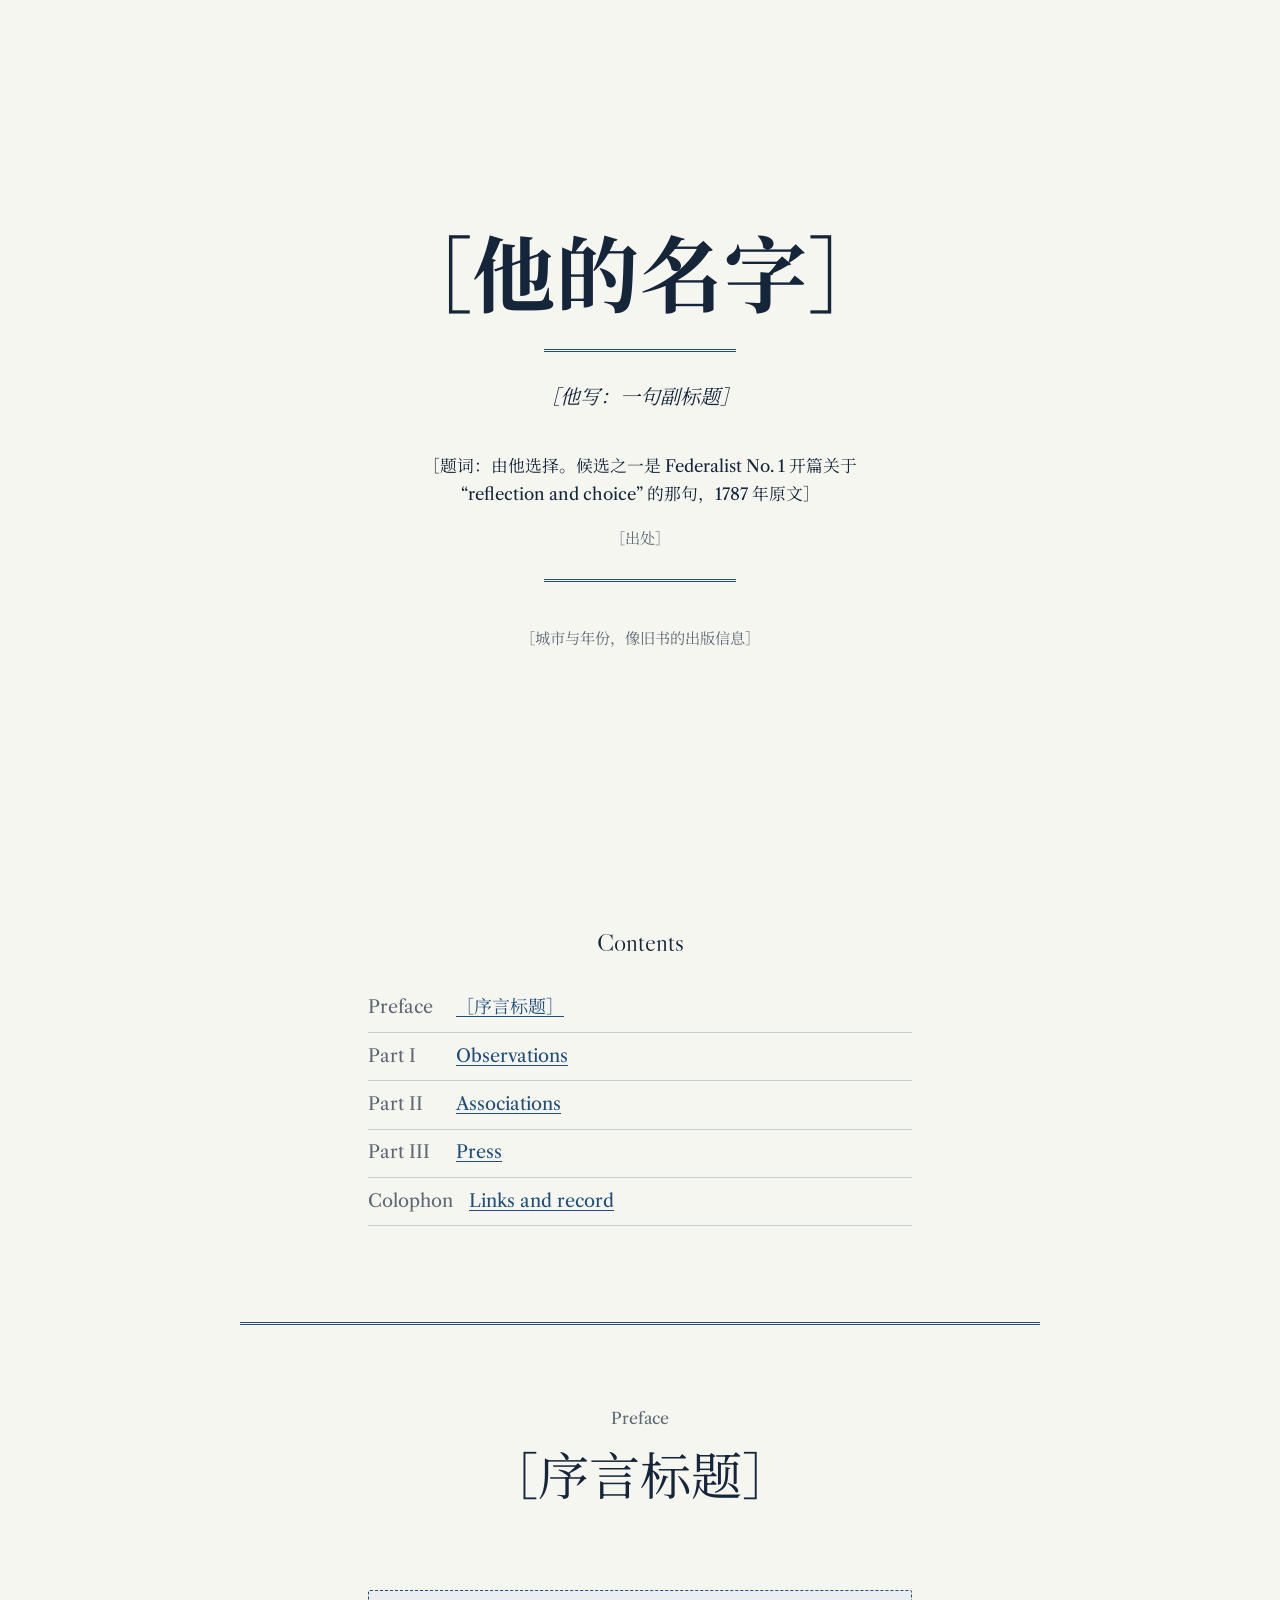
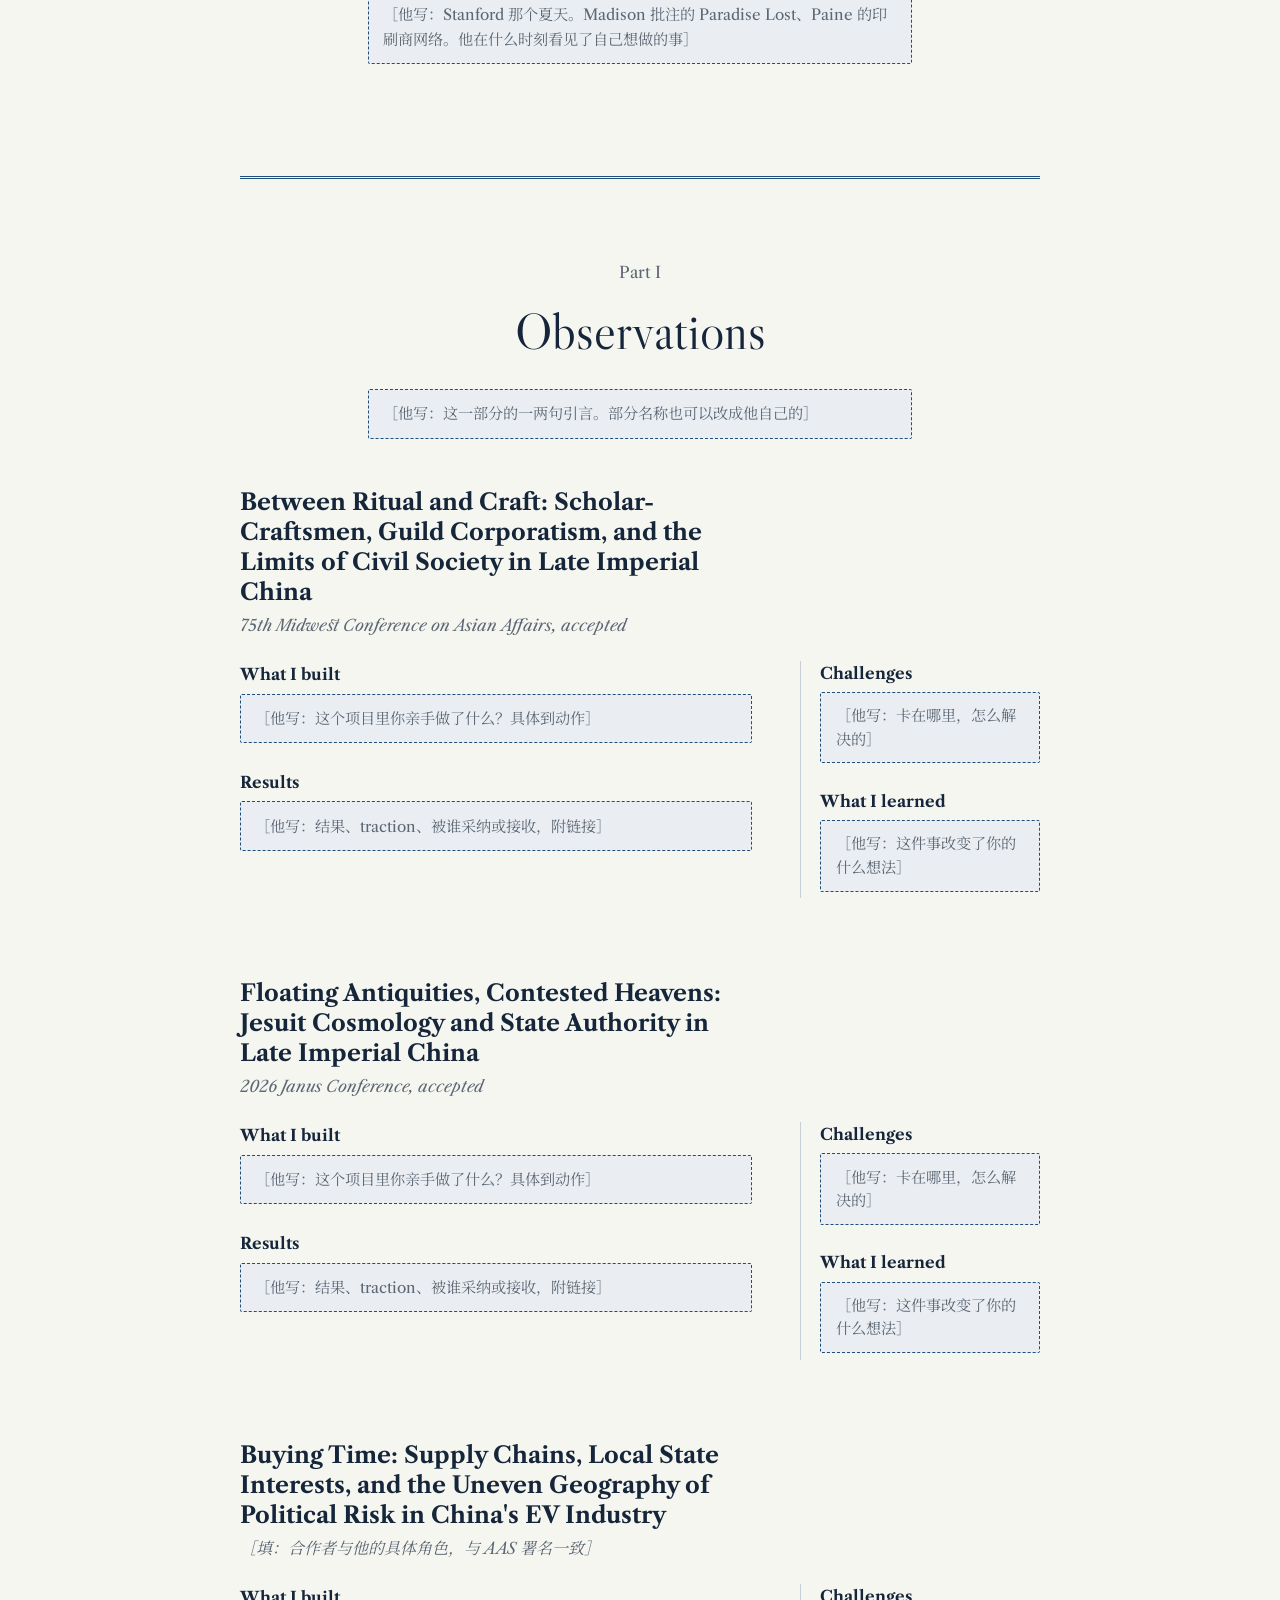
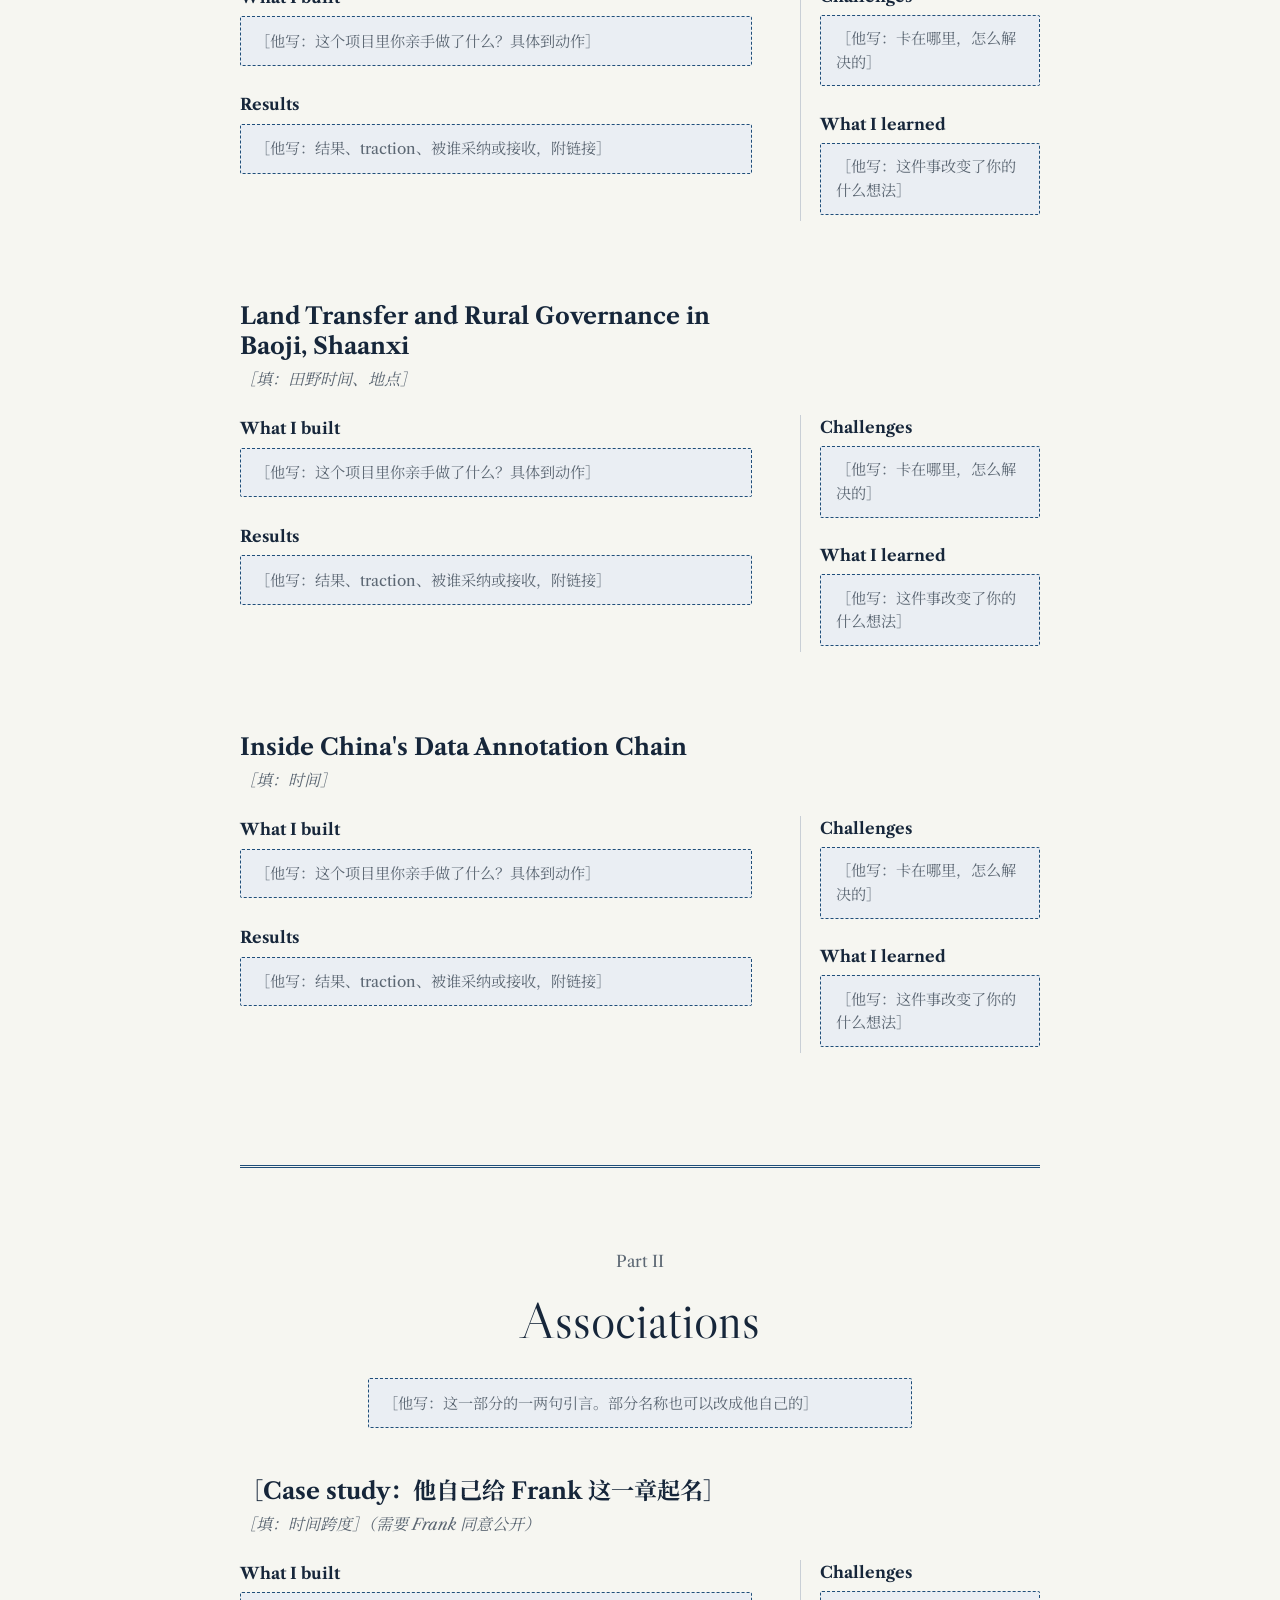
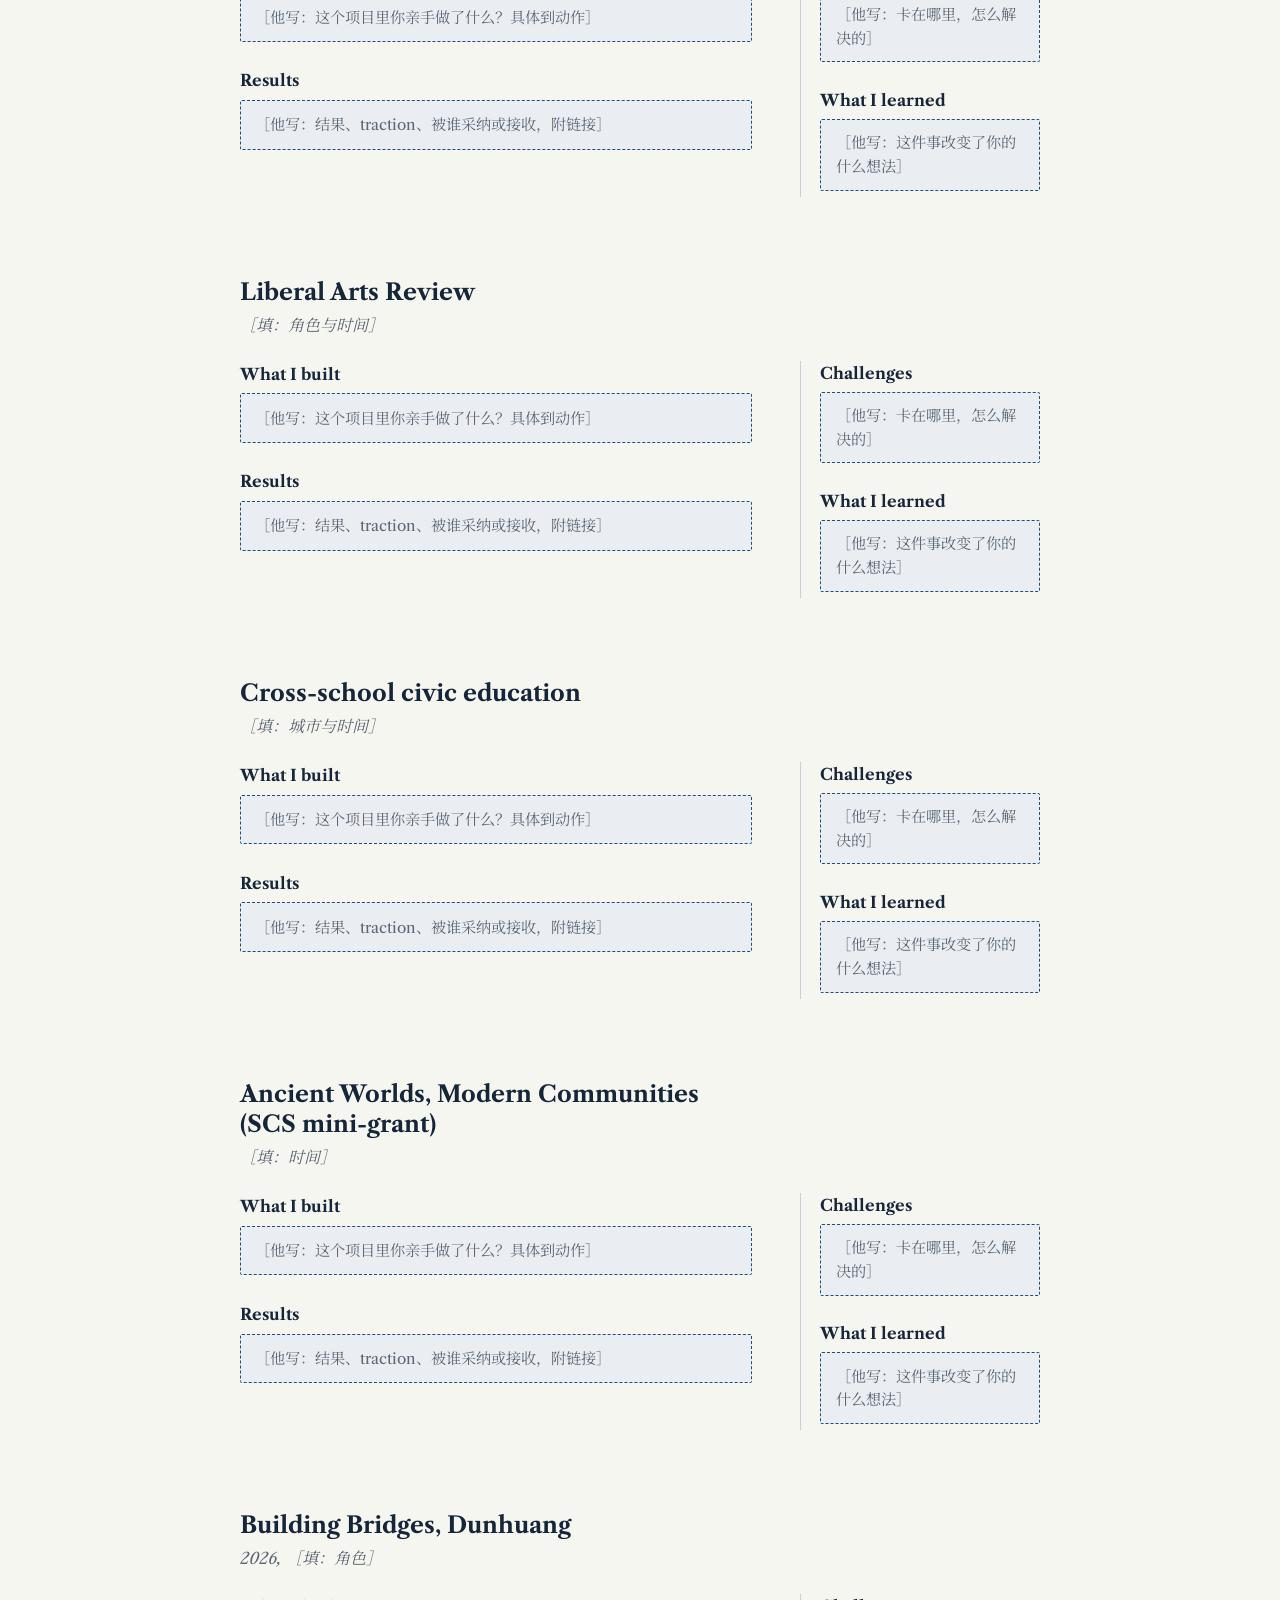
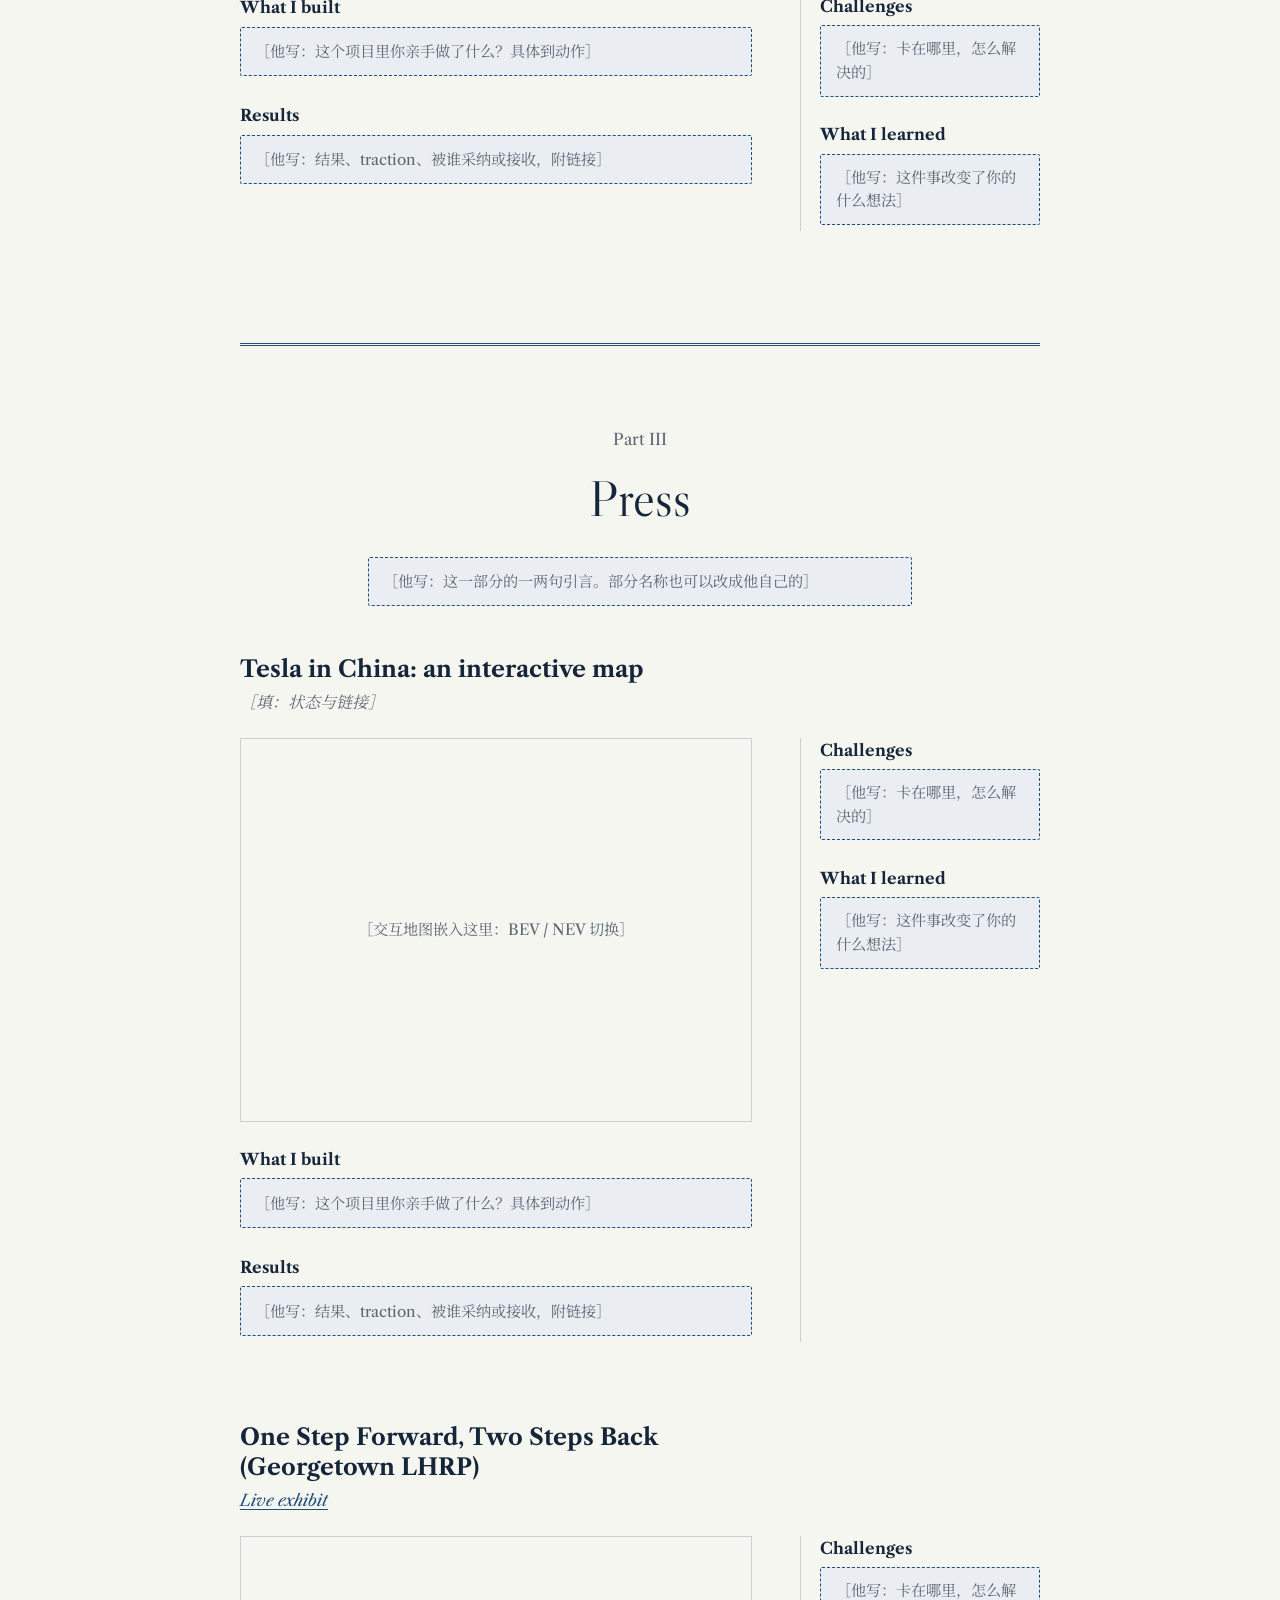
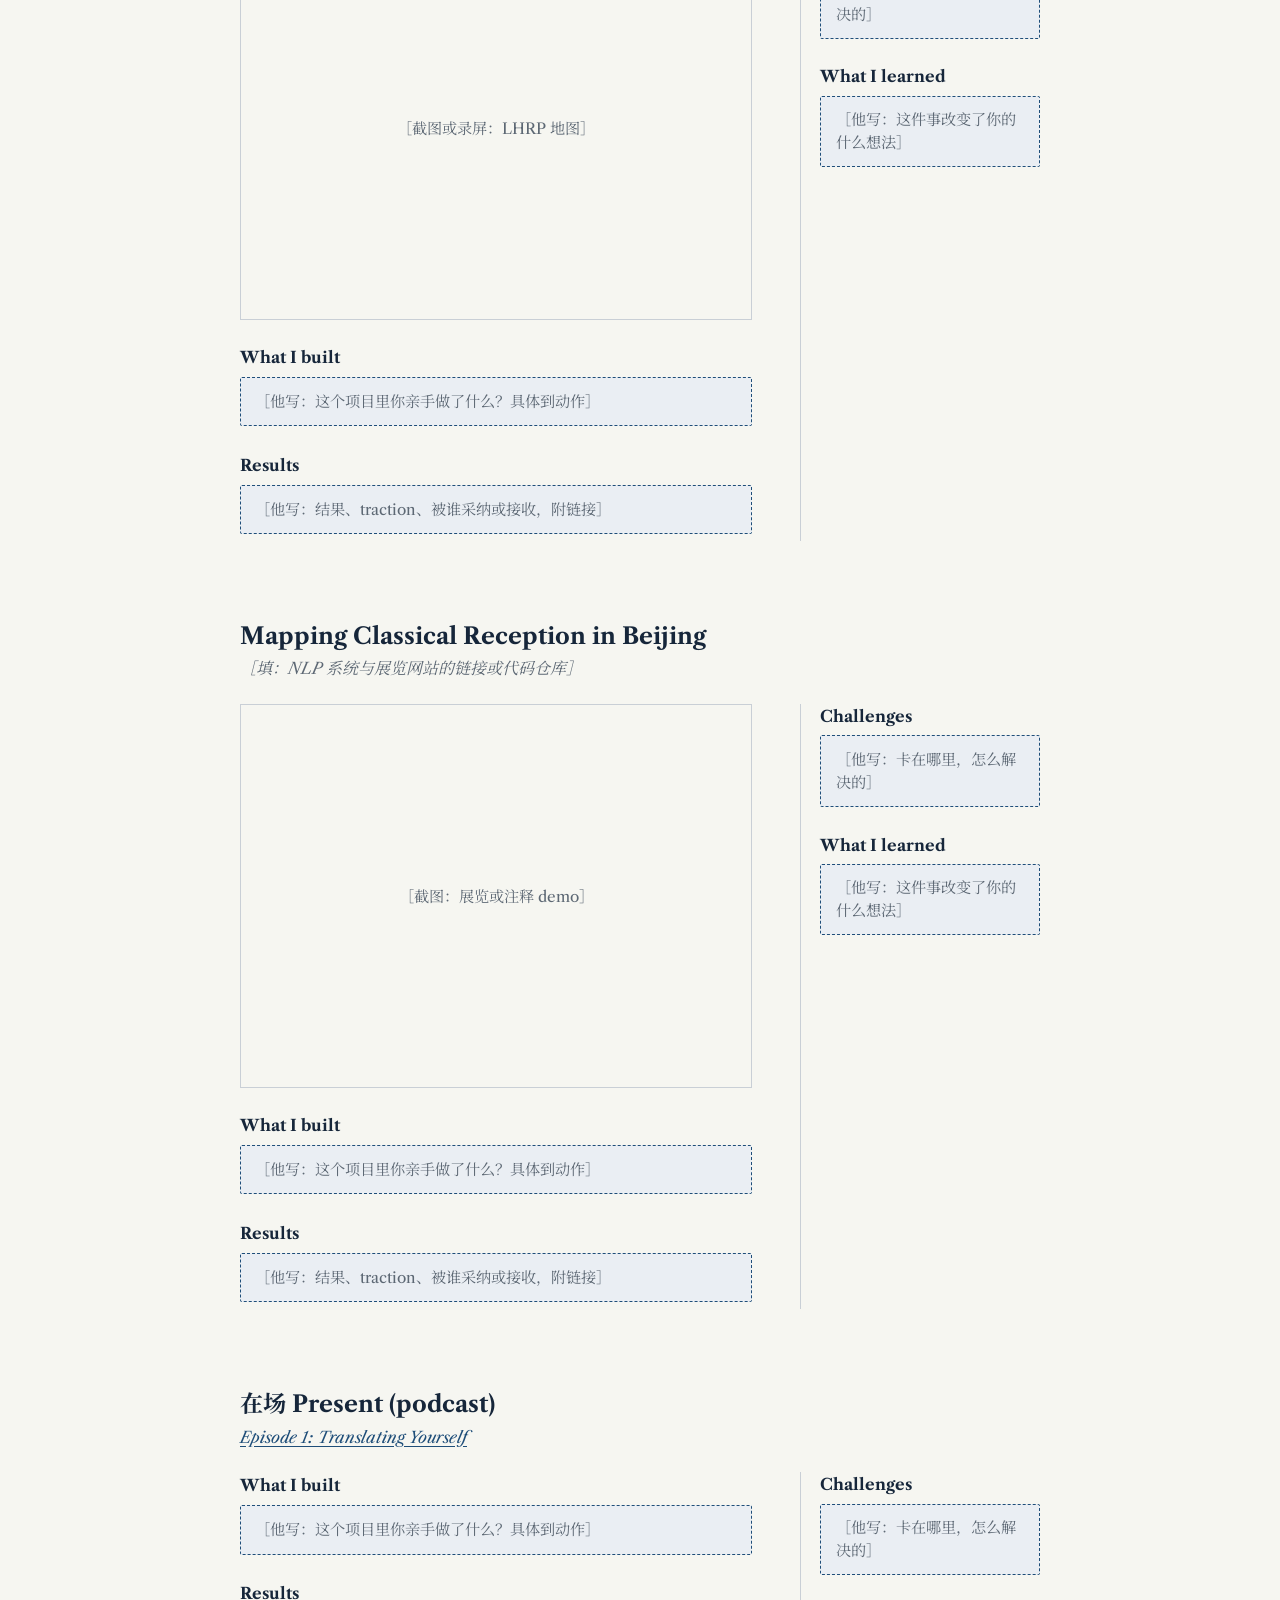
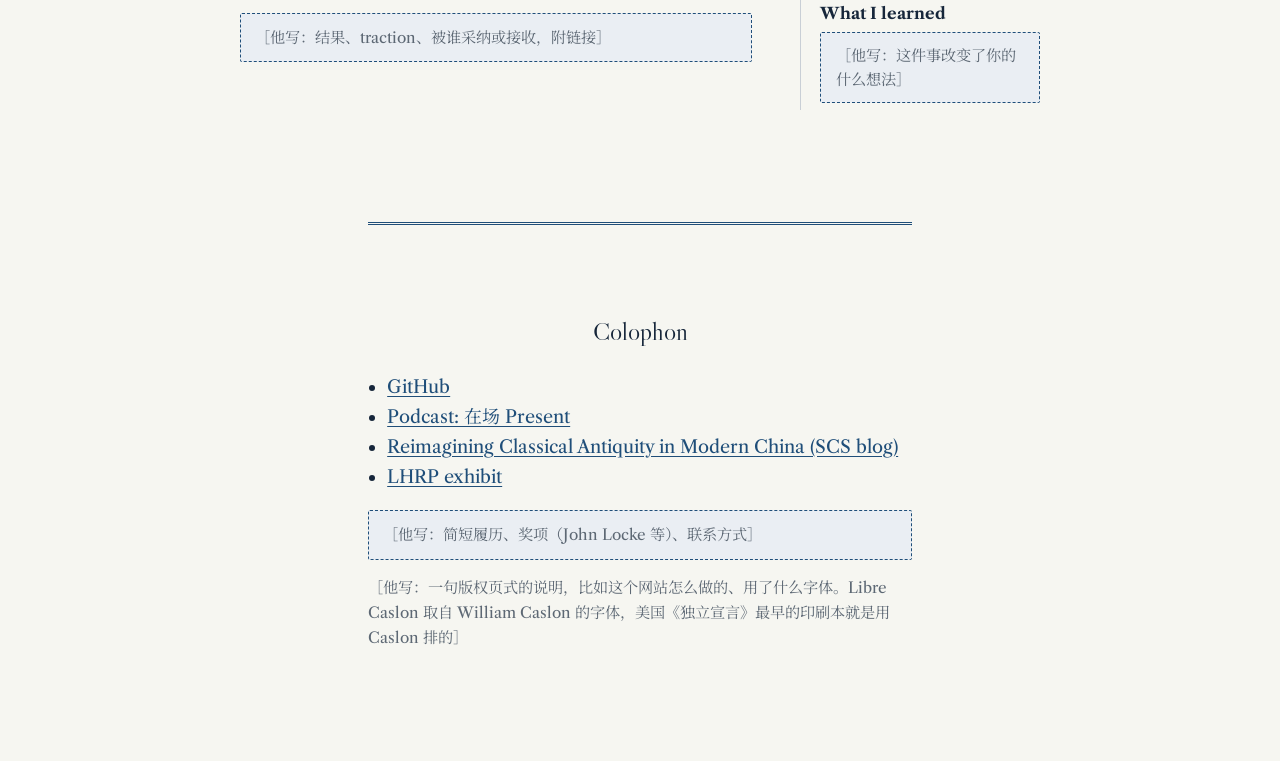
==== index.html @ 1bf85367 "Initial skeleton: Caslon typography, three-part structure" ====
<!doctype html>
<html lang="en">
<head>
<meta charset="utf-8">
<meta name="viewport" content="width=device-width, initial-scale=1">
<title>［他的名字］</title>
<link rel="preconnect" href="https://fonts.googleapis.com">
<link rel="preconnect" href="https://fonts.gstatic.com" crossorigin>
<link href="https://fonts.googleapis.com/css2?family=Libre+Caslon+Display&family=Libre+Caslon+Text:ital,wght@0,400;0,700;1,400&family=Noto+Serif+SC:wght@400;700&display=swap" rel="stylesheet">
<link rel="stylesheet" href="style.css">
</head>
<body>
<div class="page">

  <header class="title-page">
    <h1 class="name">［他的名字］</h1>
    <hr class="double-rule">
    <p class="subtitle">［他写：一句副标题］</p>
    <blockquote>
      <p>［题词：由他选择。候选之一是 Federalist No. 1 开篇关于 “reflection and choice” 的那句，1787 年原文］</p>
      <cite>［出处］</cite>
    </blockquote>
    <hr class="double-rule">
    <p class="imprint">［城市与年份，像旧书的出版信息］</p>
  </header>

  <nav class="contents" aria-label="Contents">
    <h2>Contents</h2>
    <ol>
      <li><span>Preface</span><a href="#preface">［序言标题］</a></li>
      <li><span>Part I</span><a href="#observations">Observations</a></li><li><span>Part II</span><a href="#associations">Associations</a></li><li><span>Part III</span><a href="#press">Press</a></li>
      <li><span>Colophon</span><a href="#colophon">Links and record</a></li>
    </ol>
  </nav>

  <section class="part" id="preface">
    <div class="part-opener">
      <p class="part-num">Preface</p>
      <h2>［序言标题］</h2>
    </div>
    <div style="max-width: var(--measure); margin: 0 auto;">
      <div class="fill">［他写：Stanford 那个夏天。Madison 批注的 Paradise Lost、Paine 的印刷商网络。他在什么时刻看见了自己想做的事］</div>
    </div>
  </section>

  <section class="part" id="observations">
    <div class="part-opener">
      <p class="part-num">Part I</p>
      <h2>Observations</h2>
      <div class="fill">［他写：这一部分的一两句引言。部分名称也可以改成他自己的］</div>
    </div>
    <article class="project" id="guilds">
      <header>
        <h3>Between Ritual and Craft: Scholar-Craftsmen, Guild Corporatism, and the Limits of Civil Society in Late Imperial China</h3>
        <p class="meta">75th Midwest Conference on Asian Affairs, accepted</p>
      </header>
      <div class="main">
        
        <h4>What I built</h4>
        <div class="fill">［他写：这个项目里你亲手做了什么？具体到动作］</div>
        <h4>Results</h4>
        <div class="fill">［他写：结果、traction、被谁采纳或接收，附链接］</div>
      </div>
      <aside class="margin">
        <h4>Challenges</h4>
        <div class="fill">［他写：卡在哪里，怎么解决的］</div>
        <h4>What I learned</h4>
        <div class="fill">［他写：这件事改变了你的什么想法］</div>
      </aside>
    </article>
    <article class="project" id="jesuits">
      <header>
        <h3>Floating Antiquities, Contested Heavens: Jesuit Cosmology and State Authority in Late Imperial China</h3>
        <p class="meta">2026 Janus Conference, accepted</p>
      </header>
      <div class="main">
        
        <h4>What I built</h4>
        <div class="fill">［他写：这个项目里你亲手做了什么？具体到动作］</div>
        <h4>Results</h4>
        <div class="fill">［他写：结果、traction、被谁采纳或接收，附链接］</div>
      </div>
      <aside class="margin">
        <h4>Challenges</h4>
        <div class="fill">［他写：卡在哪里，怎么解决的］</div>
        <h4>What I learned</h4>
        <div class="fill">［他写：这件事改变了你的什么想法］</div>
      </aside>
    </article>
    <article class="project" id="tesla-paper">
      <header>
        <h3>Buying Time: Supply Chains, Local State Interests, and the Uneven Geography of Political Risk in China's EV Industry</h3>
        <p class="meta">［填：合作者与他的具体角色，与 AAS 署名一致］</p>
      </header>
      <div class="main">
        
        <h4>What I built</h4>
        <div class="fill">［他写：这个项目里你亲手做了什么？具体到动作］</div>
        <h4>Results</h4>
        <div class="fill">［他写：结果、traction、被谁采纳或接收，附链接］</div>
      </div>
      <aside class="margin">
        <h4>Challenges</h4>
        <div class="fill">［他写：卡在哪里，怎么解决的］</div>
        <h4>What I learned</h4>
        <div class="fill">［他写：这件事改变了你的什么想法］</div>
      </aside>
    </article>
    <article class="project" id="shaanxi">
      <header>
        <h3>Land Transfer and Rural Governance in Baoji, Shaanxi</h3>
        <p class="meta">［填：田野时间、地点］</p>
      </header>
      <div class="main">
        
        <h4>What I built</h4>
        <div class="fill">［他写：这个项目里你亲手做了什么？具体到动作］</div>
        <h4>Results</h4>
        <div class="fill">［他写：结果、traction、被谁采纳或接收，附链接］</div>
      </div>
      <aside class="margin">
        <h4>Challenges</h4>
        <div class="fill">［他写：卡在哪里，怎么解决的］</div>
        <h4>What I learned</h4>
        <div class="fill">［他写：这件事改变了你的什么想法］</div>
      </aside>
    </article>
    <article class="project" id="annotation">
      <header>
        <h3>Inside China's Data Annotation Chain</h3>
        <p class="meta">［填：时间］</p>
      </header>
      <div class="main">
        
        <h4>What I built</h4>
        <div class="fill">［他写：这个项目里你亲手做了什么？具体到动作］</div>
        <h4>Results</h4>
        <div class="fill">［他写：结果、traction、被谁采纳或接收，附链接］</div>
      </div>
      <aside class="margin">
        <h4>Challenges</h4>
        <div class="fill">［他写：卡在哪里，怎么解决的］</div>
        <h4>What I learned</h4>
        <div class="fill">［他写：这件事改变了你的什么想法］</div>
      </aside>
    </article>
  </section>
  <section class="part" id="associations">
    <div class="part-opener">
      <p class="part-num">Part II</p>
      <h2>Associations</h2>
      <div class="fill">［他写：这一部分的一两句引言。部分名称也可以改成他自己的］</div>
    </div>
    <article class="project" id="frank">
      <header>
        <h3>［Case study：他自己给 Frank 这一章起名］</h3>
        <p class="meta">［填：时间跨度］（需要 Frank 同意公开）</p>
      </header>
      <div class="main">
        
        <h4>What I built</h4>
        <div class="fill">［他写：这个项目里你亲手做了什么？具体到动作］</div>
        <h4>Results</h4>
        <div class="fill">［他写：结果、traction、被谁采纳或接收，附链接］</div>
      </div>
      <aside class="margin">
        <h4>Challenges</h4>
        <div class="fill">［他写：卡在哪里，怎么解决的］</div>
        <h4>What I learned</h4>
        <div class="fill">［他写：这件事改变了你的什么想法］</div>
      </aside>
    </article>
    <article class="project" id="lar">
      <header>
        <h3>Liberal Arts Review</h3>
        <p class="meta">［填：角色与时间］</p>
      </header>
      <div class="main">
        
        <h4>What I built</h4>
        <div class="fill">［他写：这个项目里你亲手做了什么？具体到动作］</div>
        <h4>Results</h4>
        <div class="fill">［他写：结果、traction、被谁采纳或接收，附链接］</div>
      </div>
      <aside class="margin">
        <h4>Challenges</h4>
        <div class="fill">［他写：卡在哪里，怎么解决的］</div>
        <h4>What I learned</h4>
        <div class="fill">［他写：这件事改变了你的什么想法］</div>
      </aside>
    </article>
    <article class="project" id="civic">
      <header>
        <h3>Cross-school civic education</h3>
        <p class="meta">［填：城市与时间］</p>
      </header>
      <div class="main">
        
        <h4>What I built</h4>
        <div class="fill">［他写：这个项目里你亲手做了什么？具体到动作］</div>
        <h4>Results</h4>
        <div class="fill">［他写：结果、traction、被谁采纳或接收，附链接］</div>
      </div>
      <aside class="margin">
        <h4>Challenges</h4>
        <div class="fill">［他写：卡在哪里，怎么解决的］</div>
        <h4>What I learned</h4>
        <div class="fill">［他写：这件事改变了你的什么想法］</div>
      </aside>
    </article>
    <article class="project" id="scs">
      <header>
        <h3>Ancient Worlds, Modern Communities (SCS mini-grant)</h3>
        <p class="meta">［填：时间］</p>
      </header>
      <div class="main">
        
        <h4>What I built</h4>
        <div class="fill">［他写：这个项目里你亲手做了什么？具体到动作］</div>
        <h4>Results</h4>
        <div class="fill">［他写：结果、traction、被谁采纳或接收，附链接］</div>
      </div>
      <aside class="margin">
        <h4>Challenges</h4>
        <div class="fill">［他写：卡在哪里，怎么解决的］</div>
        <h4>What I learned</h4>
        <div class="fill">［他写：这件事改变了你的什么想法］</div>
      </aside>
    </article>
    <article class="project" id="dunhuang">
      <header>
        <h3>Building Bridges, Dunhuang</h3>
        <p class="meta">2026, ［填：角色］</p>
      </header>
      <div class="main">
        
        <h4>What I built</h4>
        <div class="fill">［他写：这个项目里你亲手做了什么？具体到动作］</div>
        <h4>Results</h4>
        <div class="fill">［他写：结果、traction、被谁采纳或接收，附链接］</div>
      </div>
      <aside class="margin">
        <h4>Challenges</h4>
        <div class="fill">［他写：卡在哪里，怎么解决的］</div>
        <h4>What I learned</h4>
        <div class="fill">［他写：这件事改变了你的什么想法］</div>
      </aside>
    </article>
  </section>
  <section class="part" id="press">
    <div class="part-opener">
      <p class="part-num">Part III</p>
      <h2>Press</h2>
      <div class="fill">［他写：这一部分的一两句引言。部分名称也可以改成他自己的］</div>
    </div>
    <article class="project" id="tesla-map">
      <header>
        <h3>Tesla in China: an interactive map</h3>
        <p class="meta">［填：状态与链接］</p>
      </header>
      <div class="main">
        <div class="figure"><div class="frame">［交互地图嵌入这里：BEV / NEV 切换］</div></div>
        <h4>What I built</h4>
        <div class="fill">［他写：这个项目里你亲手做了什么？具体到动作］</div>
        <h4>Results</h4>
        <div class="fill">［他写：结果、traction、被谁采纳或接收，附链接］</div>
      </div>
      <aside class="margin">
        <h4>Challenges</h4>
        <div class="fill">［他写：卡在哪里，怎么解决的］</div>
        <h4>What I learned</h4>
        <div class="fill">［他写：这件事改变了你的什么想法］</div>
      </aside>
    </article>
    <article class="project" id="lhrp">
      <header>
        <h3>One Step Forward, Two Steps Back (Georgetown LHRP)</h3>
        <p class="meta"><a href="https://lhrp.georgetown.edu/featured/one-step-forward-two-steps-back.html">Live exhibit</a></p>
      </header>
      <div class="main">
        <div class="figure"><div class="frame">［截图或录屏：LHRP 地图］</div></div>
        <h4>What I built</h4>
        <div class="fill">［他写：这个项目里你亲手做了什么？具体到动作］</div>
        <h4>Results</h4>
        <div class="fill">［他写：结果、traction、被谁采纳或接收，附链接］</div>
      </div>
      <aside class="margin">
        <h4>Challenges</h4>
        <div class="fill">［他写：卡在哪里，怎么解决的］</div>
        <h4>What I learned</h4>
        <div class="fill">［他写：这件事改变了你的什么想法］</div>
      </aside>
    </article>
    <article class="project" id="beijing">
      <header>
        <h3>Mapping Classical Reception in Beijing</h3>
        <p class="meta">［填：NLP 系统与展览网站的链接或代码仓库］</p>
      </header>
      <div class="main">
        <div class="figure"><div class="frame">［截图：展览或注释 demo］</div></div>
        <h4>What I built</h4>
        <div class="fill">［他写：这个项目里你亲手做了什么？具体到动作］</div>
        <h4>Results</h4>
        <div class="fill">［他写：结果、traction、被谁采纳或接收，附链接］</div>
      </div>
      <aside class="margin">
        <h4>Challenges</h4>
        <div class="fill">［他写：卡在哪里，怎么解决的］</div>
        <h4>What I learned</h4>
        <div class="fill">［他写：这件事改变了你的什么想法］</div>
      </aside>
    </article>
    <article class="project" id="podcast">
      <header>
        <h3>在场 Present (podcast)</h3>
        <p class="meta"><a href="https://open.spotify.com/episode/6U6KimrhKk2XLNrRVssqsQ">Episode 1: Translating Yourself</a></p>
      </header>
      <div class="main">
        
        <h4>What I built</h4>
        <div class="fill">［他写：这个项目里你亲手做了什么？具体到动作］</div>
        <h4>Results</h4>
        <div class="fill">［他写：结果、traction、被谁采纳或接收，附链接］</div>
      </div>
      <aside class="margin">
        <h4>Challenges</h4>
        <div class="fill">［他写：卡在哪里，怎么解决的］</div>
        <h4>What I learned</h4>
        <div class="fill">［他写：这件事改变了你的什么想法］</div>
      </aside>
    </article>
  </section>

  <footer class="colophon" id="colophon">
    <h2>Colophon</h2>
    <ul>
      <li><a href="https://github.com/［用户名］">GitHub</a></li>
      <li><a href="https://open.spotify.com/episode/6U6KimrhKk2XLNrRVssqsQ">Podcast: 在场 Present</a></li>
      <li><a href="https://classicalstudies.org/scs-blog/jinrui-zhang/blog-reimagining-classical-antiquity-modern-china">Reimagining Classical Antiquity in Modern China (SCS blog)</a></li>
      <li><a href="https://lhrp.georgetown.edu/featured/one-step-forward-two-steps-back.html">LHRP exhibit</a></li>
    </ul>
    <div class="fill">［他写：简短履历、奖项（John Locke 等）、联系方式］</div>
    <p class="note">［他写：一句版权页式的说明，比如这个网站怎么做的、用了什么字体。Libre Caslon 取自 William Caslon 的字体，美国《独立宣言》最早的印刷本就是用 Caslon 排的］</p>
  </footer>

</div>
</body>
</html>
---- style.css ----
/* ---------- Tokens ---------- */
:root {
  --paper: #f6f6f1;          /* neutral rag paper */
  --ink: #16263a;            /* Prussian-blue ink for text */
  --prussian: #1f4e79;       /* Prussian blue: links, rules, the one accent */
  --muted: #5d6874;          /* margin notes, captions */
  --rule: #c9cfd6;
  --fill-bg: #eaeef3;        /* placeholder blocks */
  --measure: 34rem;
  --margin-col: 15rem;
  --serif: "Libre Caslon Text", "Noto Serif SC", Georgia, "Songti SC", serif;
  --display: "Libre Caslon Display", "Libre Caslon Text", "Noto Serif SC", Georgia, serif;
}
@media (prefers-color-scheme: dark) {
  :root {
    --paper: #12161c; --ink: #dde3ea; --prussian: #8fb4dc;
    --muted: #9aa5b1; --rule: #2d3640; --fill-bg: #1c232c;
  }
}

/* ---------- Base ---------- */
* { box-sizing: border-box; }
html { scroll-behavior: smooth; }
@media (prefers-reduced-motion: reduce) { html { scroll-behavior: auto; } }
body {
  margin: 0; background: var(--paper); color: var(--ink);
  font-family: var(--serif); font-size: 1.125rem; line-height: 1.65;
  -webkit-font-smoothing: antialiased;
}
a { color: var(--prussian); text-underline-offset: 0.18em; }
a:focus-visible { outline: 2px solid var(--prussian); outline-offset: 3px; }
.page { max-width: calc(var(--measure) + var(--margin-col) + 4rem); margin: 0 auto; padding: 0 1.5rem; }

/* ---------- Title page: the one bold element ---------- */
.title-page {
  min-height: 100vh; display: flex; flex-direction: column; justify-content: center;
  align-items: center; text-align: center; padding: 4rem 0; gap: 1.4rem;
}
.title-page .name { font-family: var(--display); font-size: clamp(2.8rem, 8vw, 5.2rem); line-height: 1.05; margin: 0; letter-spacing: 0.01em; }
.title-page .subtitle { font-style: italic; font-size: 1.25rem; max-width: 28rem; margin: 0; }
.title-page .double-rule { width: 12rem; border: 0; border-top: 3px double var(--prussian); margin: 0.4rem 0; }
.title-page blockquote { max-width: 30rem; margin: 0; font-size: 1.05rem; }
.title-page blockquote cite { display: block; margin-top: 0.6rem; font-style: normal; color: var(--muted); font-size: 0.95rem; }
.title-page .imprint { font-size: 0.95rem; color: var(--muted); }

/* ---------- Contents ---------- */
.contents { max-width: var(--measure); margin: 0 auto 6rem; }
.contents h2 { font-family: var(--display); font-weight: 400; font-size: 1.6rem; text-align: center; }
.contents ol { list-style: none; padding: 0; margin: 0; }
.contents li { display: flex; gap: 1rem; border-bottom: 1px solid var(--rule); padding: 0.55rem 0; }
.contents li span:first-child { min-width: 4.5rem; color: var(--muted); }

/* ---------- Parts & projects ---------- */
.part { margin: 0 auto 7rem; }
.part-opener { text-align: center; padding: 5rem 0 3rem; border-top: 3px double var(--prussian); }
.part-opener .part-num { color: var(--muted); font-size: 1rem; margin: 0; }
.part-opener h2 { font-family: var(--display); font-weight: 400; font-size: clamp(2.2rem, 5vw, 3.2rem); margin: 0.2rem 0 1rem; }
.part-opener .fill { max-width: var(--measure); margin: 0 auto; text-align: left; }

.project {
  display: grid; grid-template-columns: minmax(0, var(--measure)) var(--margin-col);
  column-gap: 3rem; margin: 0 0 5rem;
}
.project > header, .project > .main { grid-column: 1; }
.project > .margin { grid-column: 2; grid-row: 2; font-size: 0.95rem; line-height: 1.55; color: var(--muted); border-left: 1px solid var(--rule); padding-left: 1.2rem; }
.project h3 { font-size: 1.45rem; line-height: 1.3; margin: 0 0 0.3rem; font-weight: 700; }
.project .meta { margin: 0 0 1.4rem; color: var(--muted); font-style: italic; font-size: 1rem; }
.project h4 { font-size: 1rem; font-weight: 700; margin: 1.6rem 0 0.4rem; }
.project .margin h4 { margin-top: 0; color: var(--ink); }
.project .margin h4 + .fill + h4 { margin-top: 1.6rem; }
.figure { margin: 1.5rem 0; }
.figure .frame { border: 1px solid var(--rule); aspect-ratio: 4 / 3; display: grid; place-items: center; color: var(--muted); font-size: 0.95rem; padding: 1rem; text-align: center; }

@media (max-width: 52rem) {
  .project { grid-template-columns: minmax(0, 1fr); }
  .project > .margin { grid-column: 1; grid-row: auto; border-left: 0; border-top: 1px solid var(--rule); padding: 1rem 0 0; margin-top: 1.5rem; }
}

/* ---------- Placeholders: delete the class once real text is in ---------- */
.fill { background: var(--fill-bg); border: 1px dashed var(--prussian); border-radius: 2px; padding: 0.7rem 0.9rem; color: var(--muted); font-size: 0.95rem; margin: 0.4rem 0; }

/* ---------- Colophon ---------- */
.colophon { max-width: var(--measure); margin: 0 auto; padding: 4rem 0 6rem; border-top: 3px double var(--prussian); }
.colophon h2 { font-family: var(--display); font-weight: 400; font-size: 1.6rem; text-align: center; }
.colophon ul { padding-left: 1.2rem; }
.colophon .note { color: var(--muted); font-size: 0.95rem; }
.project .main > h4:first-child, .project .main > .figure + h4 { margin-top: 0; }
.project .main > .figure:first-child { margin-top: 0; }
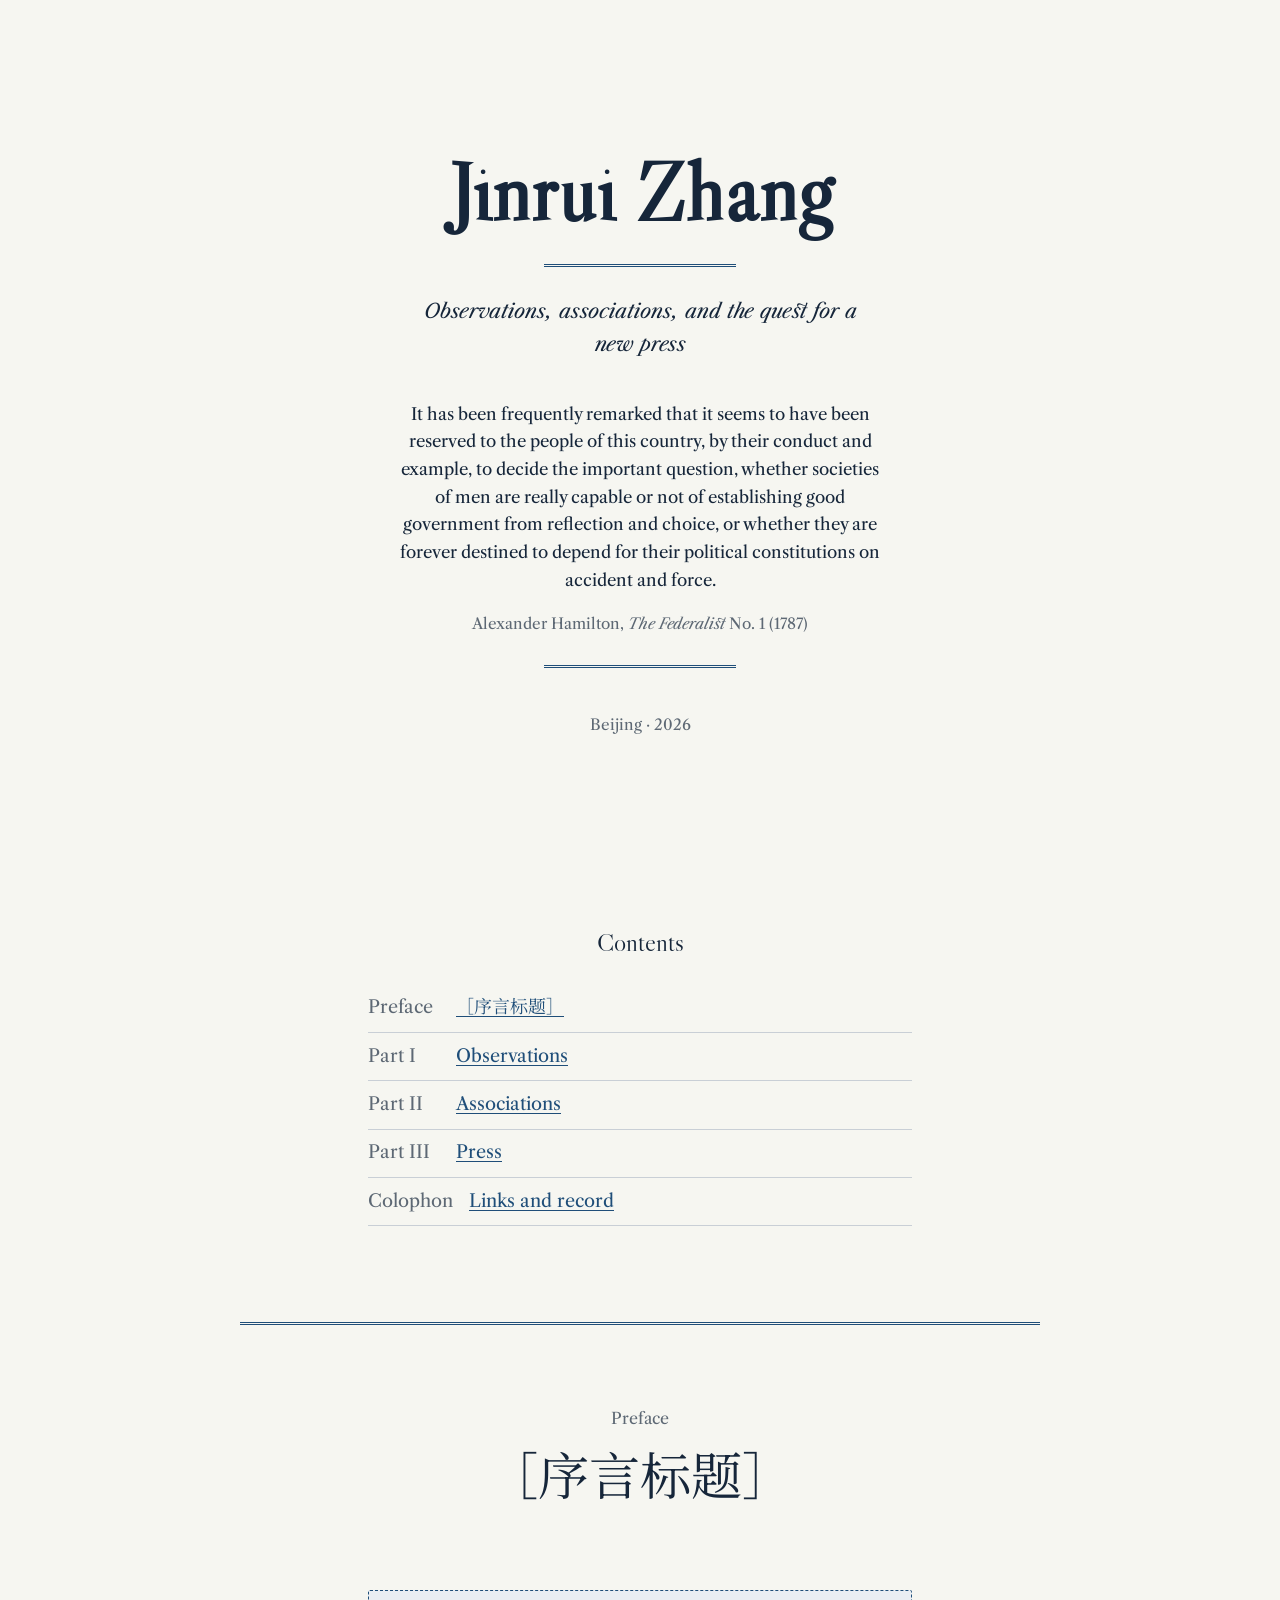
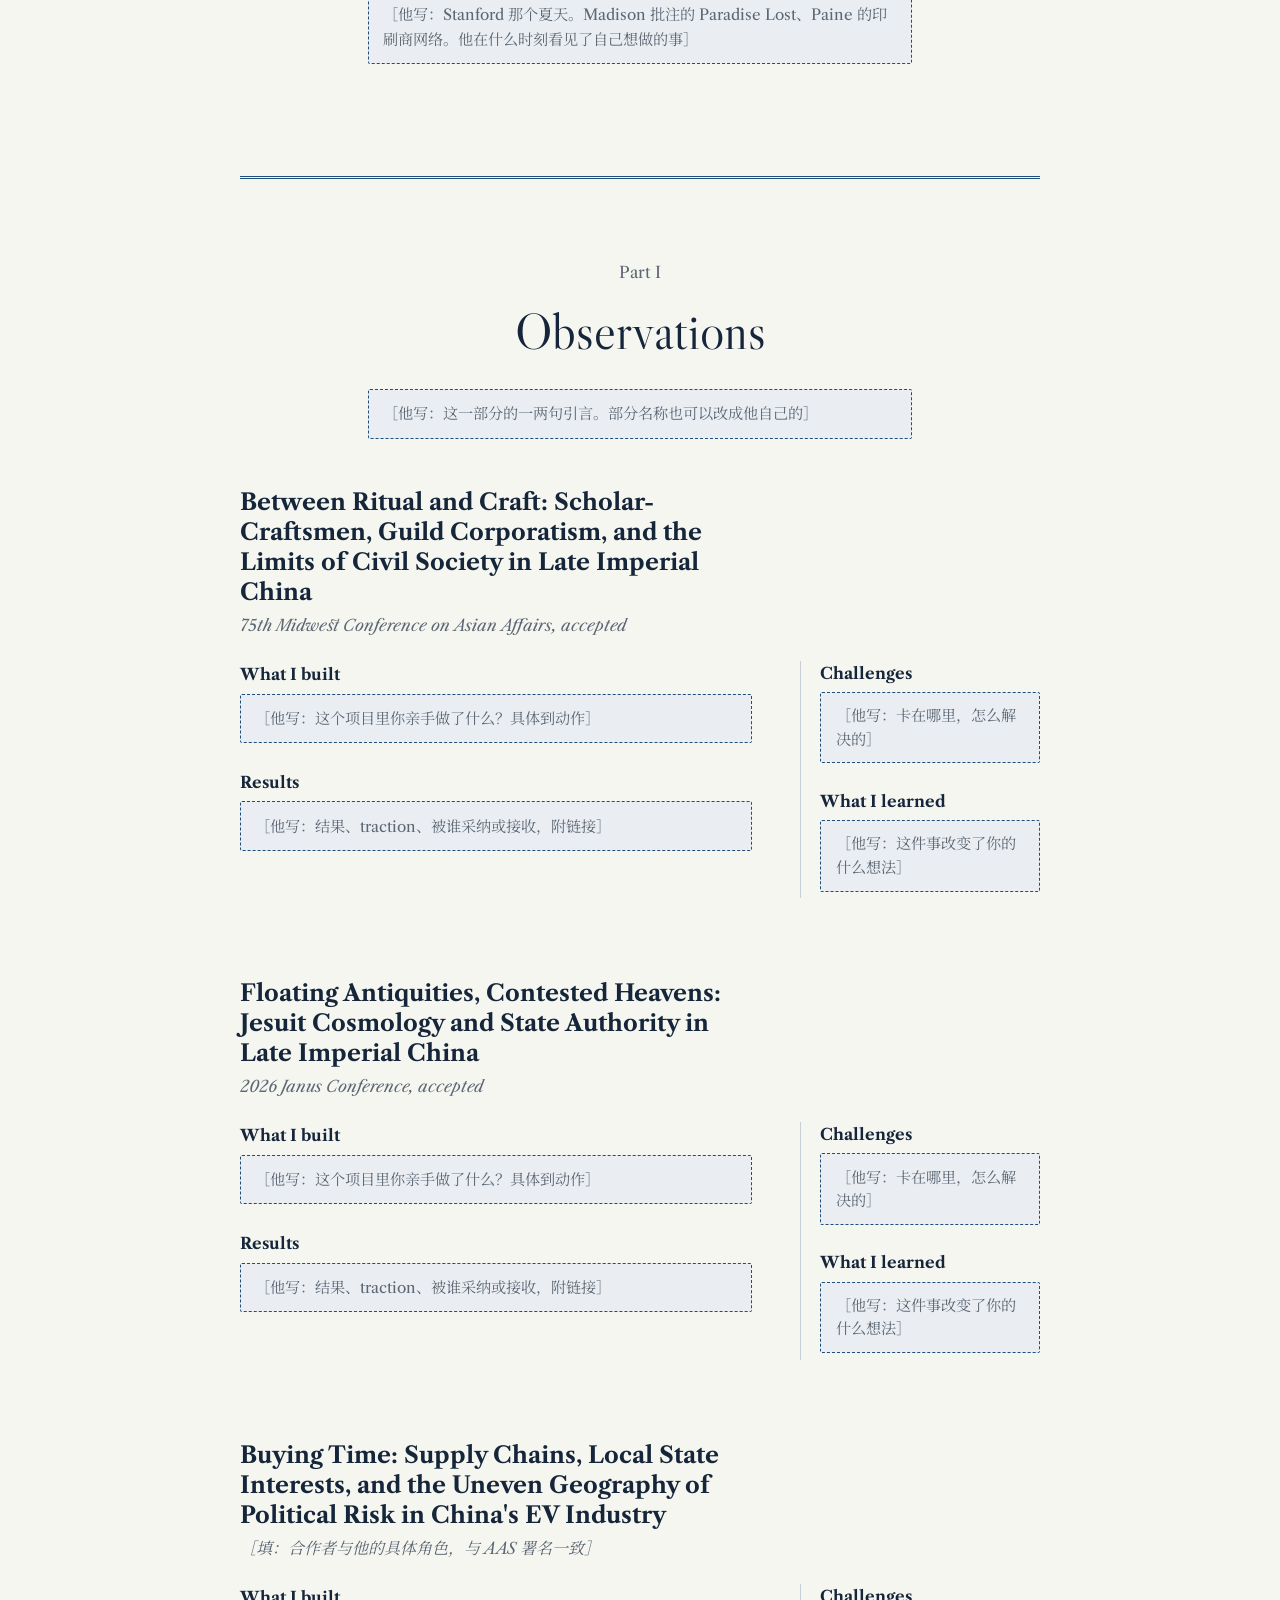
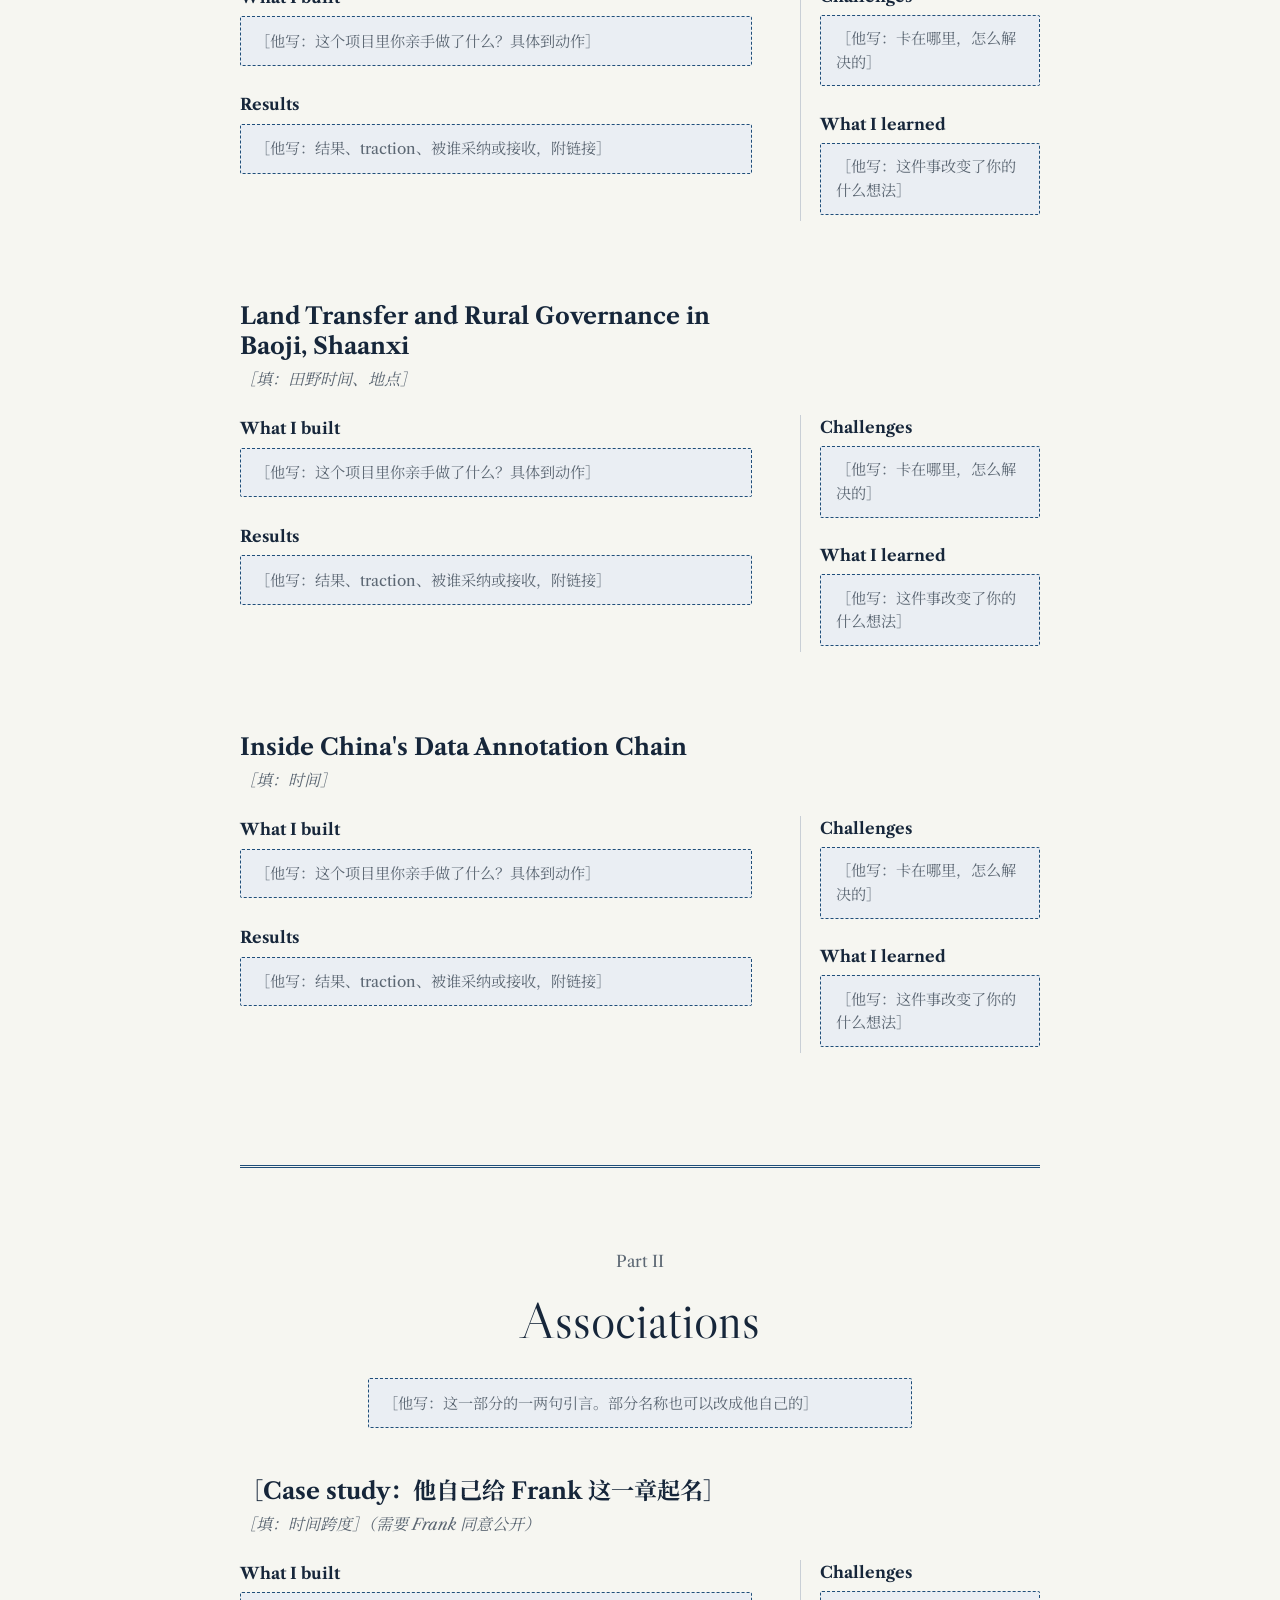
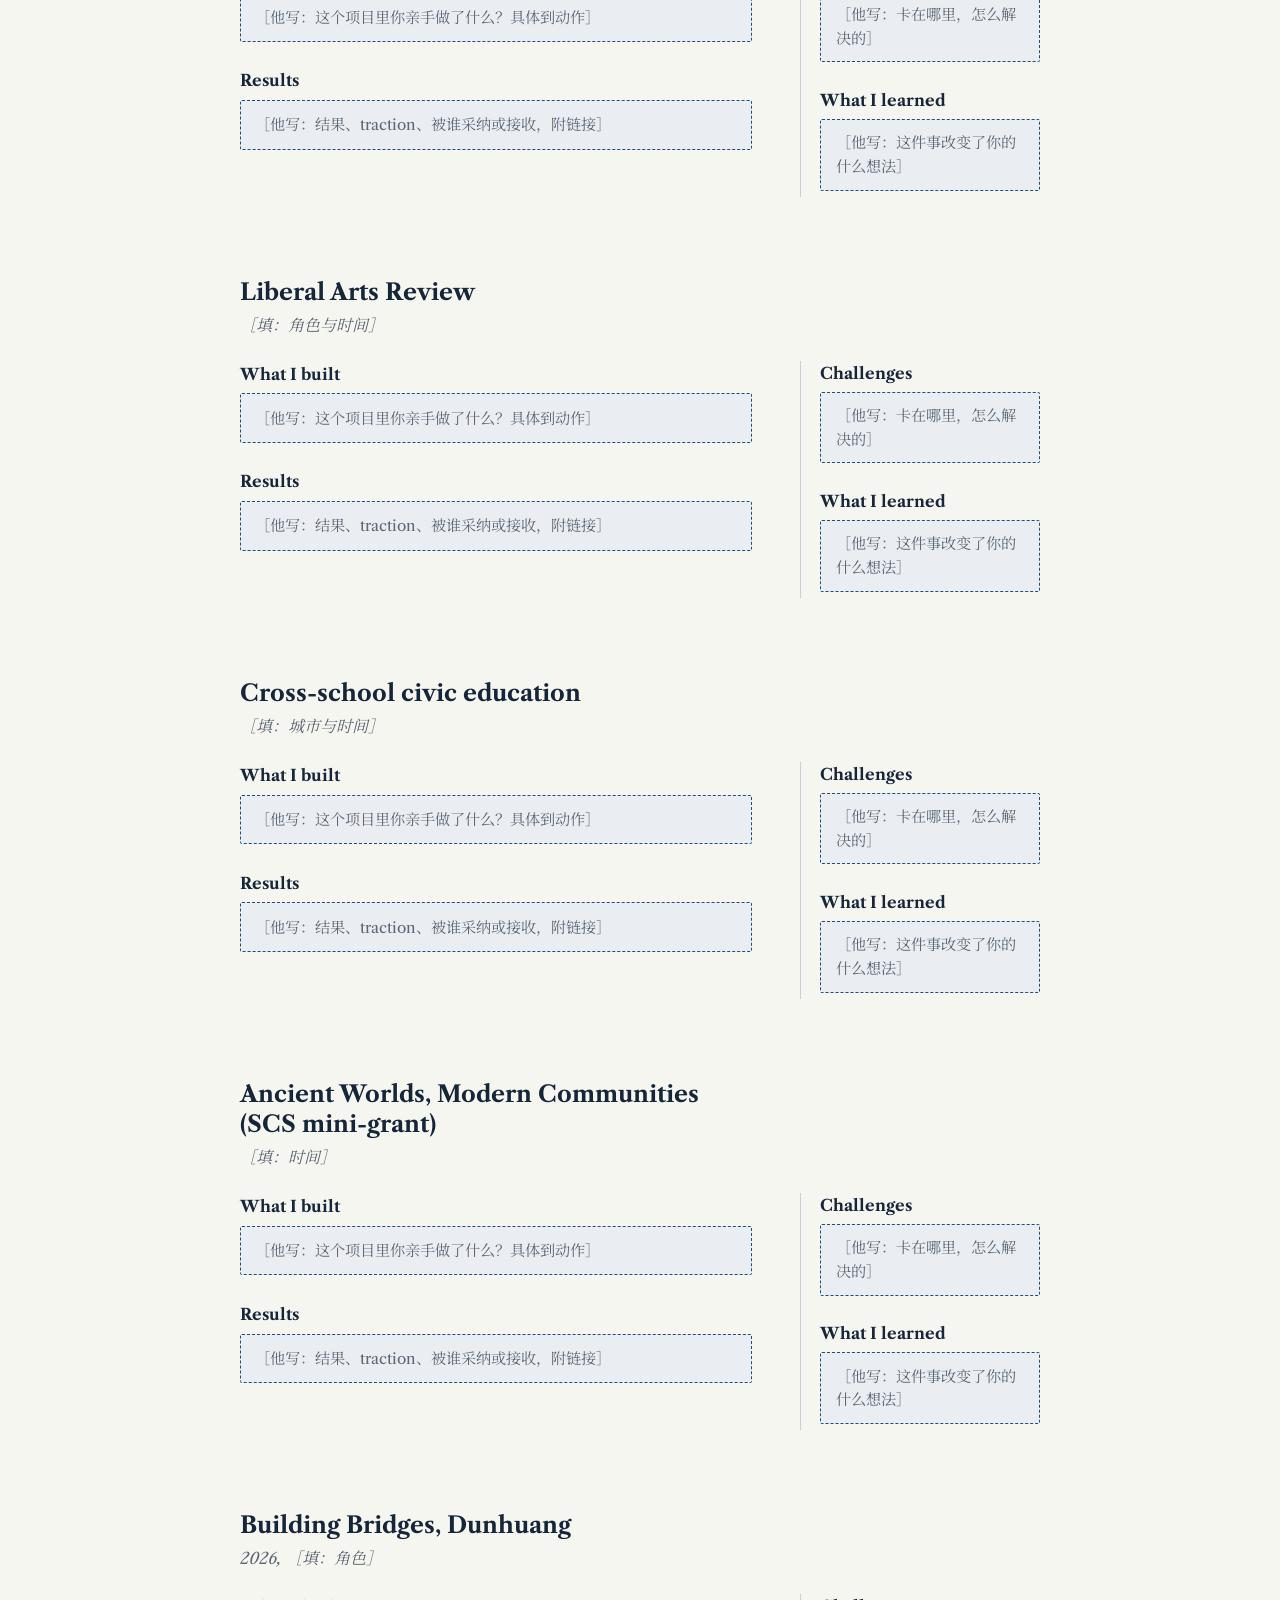
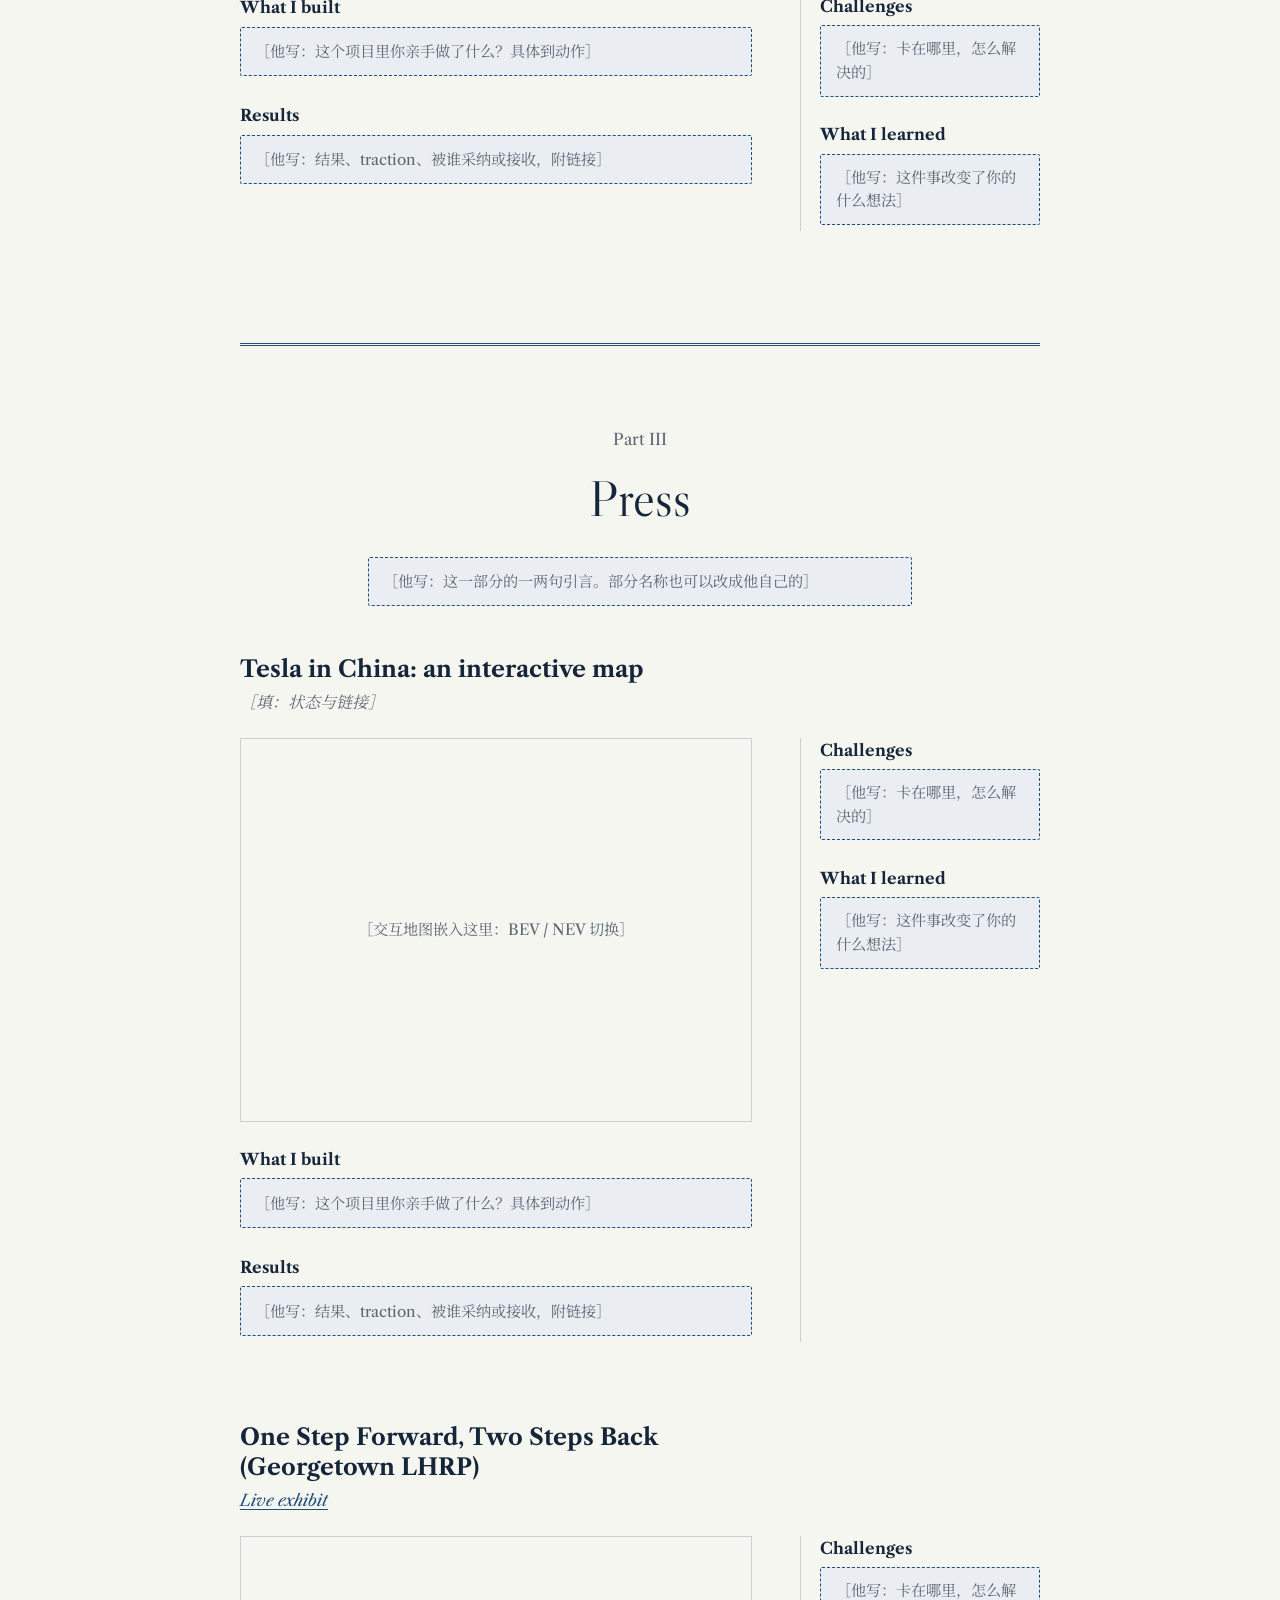
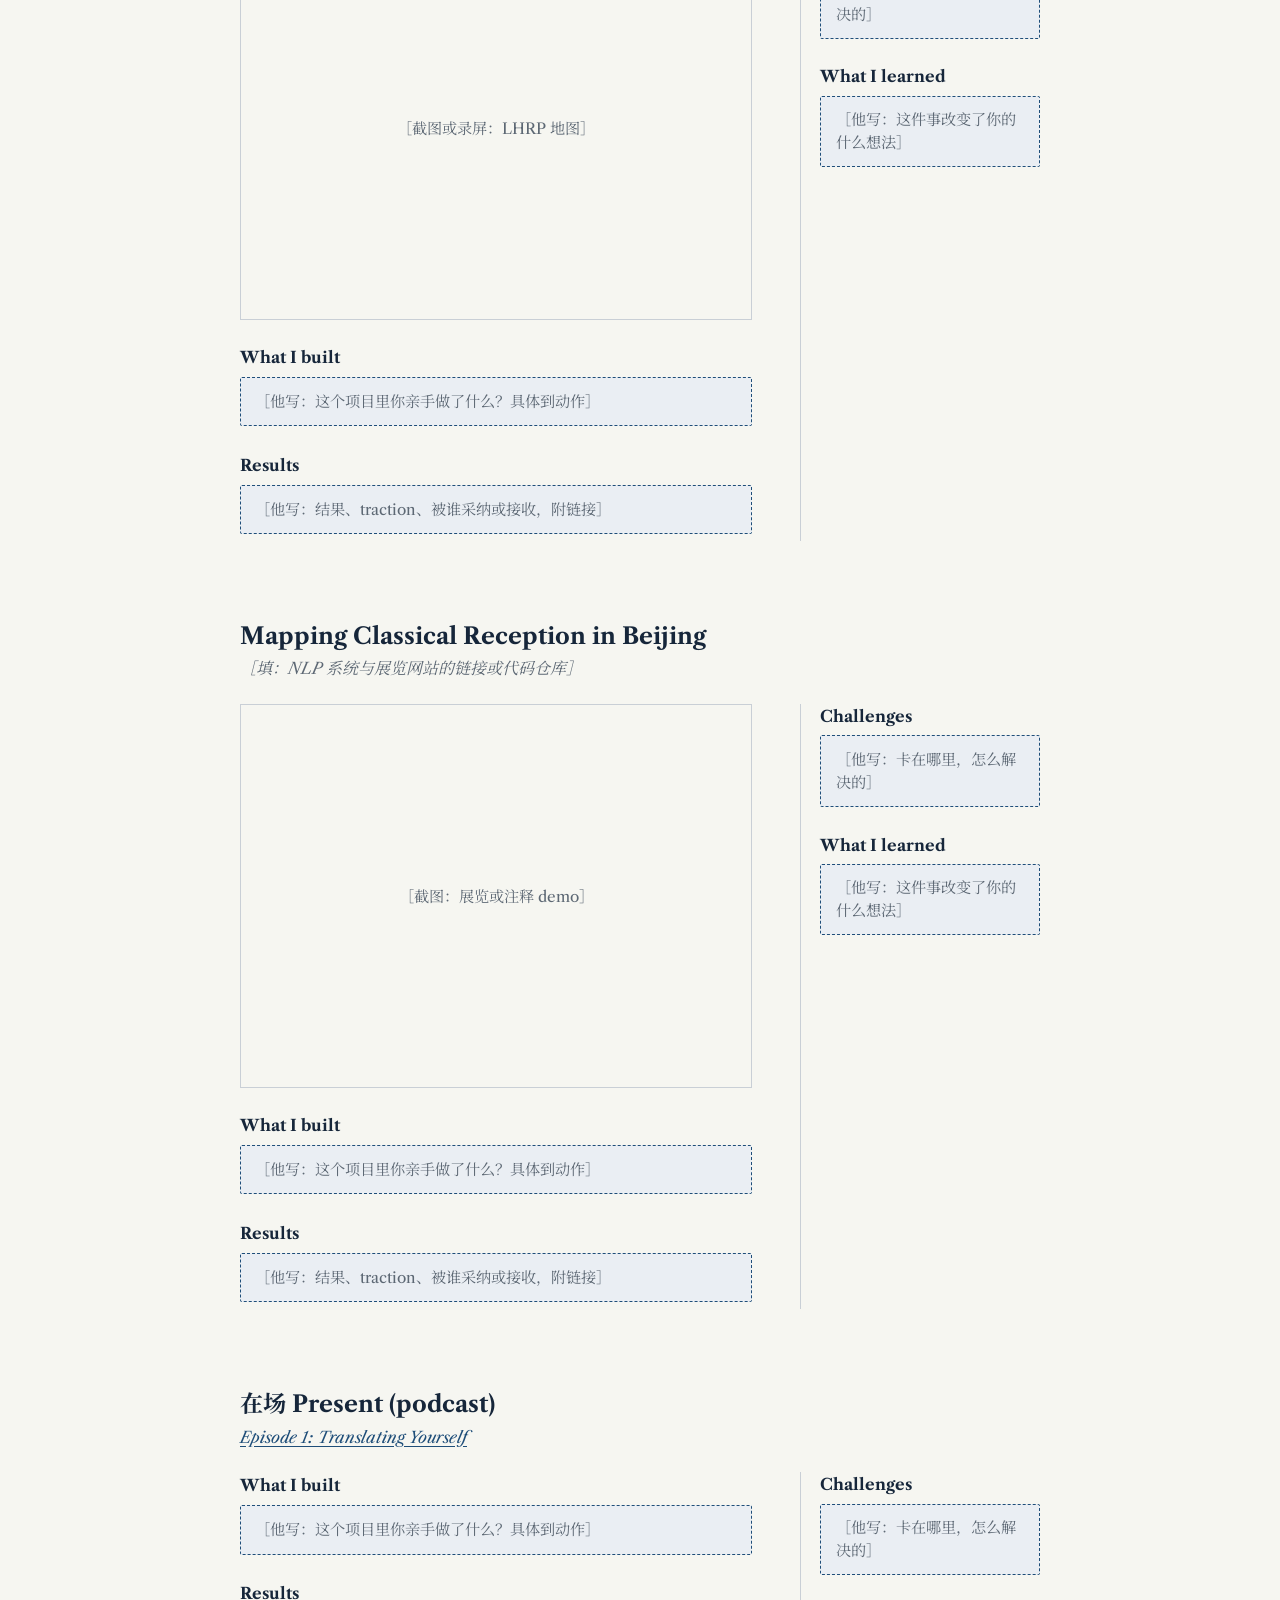
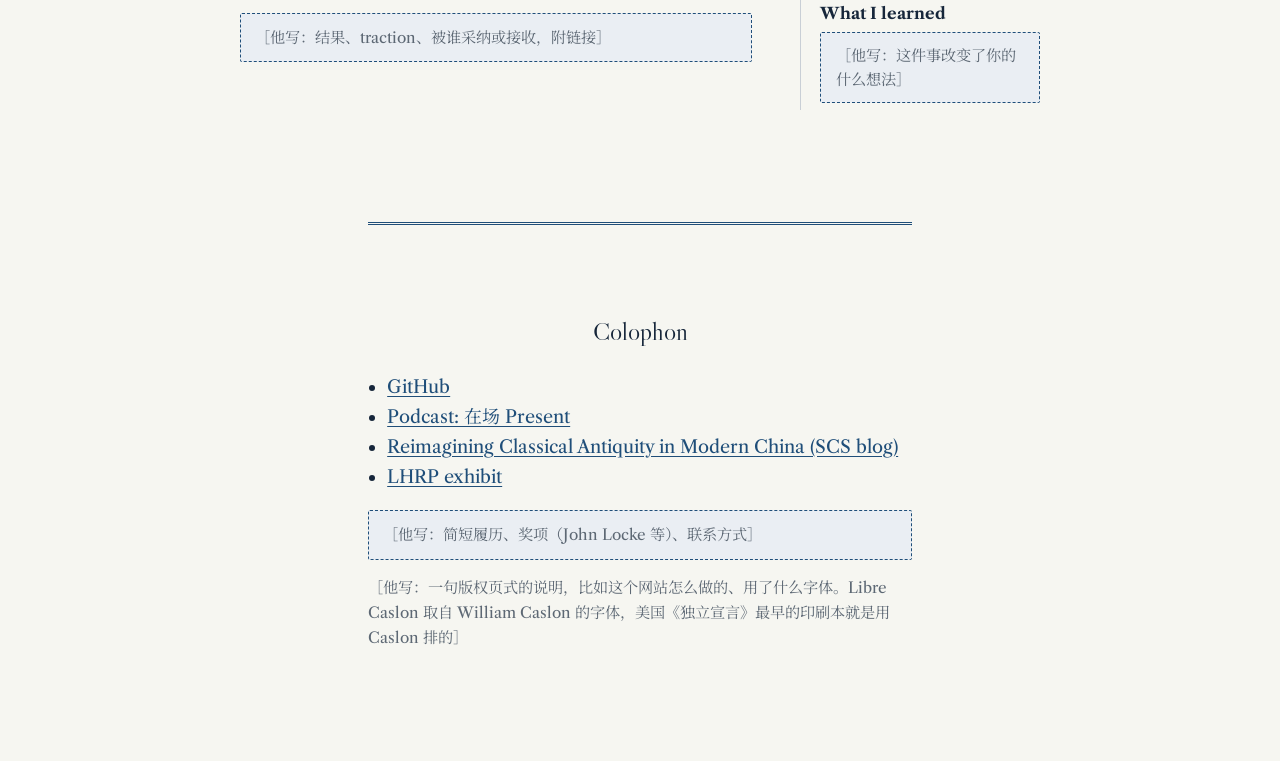
==== commit 0675f727: "Title page: name, Federalist epigraph, Beijing 2026" ====
--- a/index.html
+++ b/index.html
@@ -3,7 +3,7 @@
 <head>
 <meta charset="utf-8">
 <meta name="viewport" content="width=device-width, initial-scale=1">
-<title>［他的名字］</title>
+<title>Jinrui Zhang</title>
 <link rel="preconnect" href="https://fonts.googleapis.com">
 <link rel="preconnect" href="https://fonts.gstatic.com" crossorigin>
 <link href="https://fonts.googleapis.com/css2?family=Libre+Caslon+Display&family=Libre+Caslon+Text:ital,wght@0,400;0,700;1,400&family=Noto+Serif+SC:wght@400;700&display=swap" rel="stylesheet">
@@ -13,15 +13,15 @@
 <div class="page">
 
   <header class="title-page">
-    <h1 class="name">［他的名字］</h1>
+    <h1 class="name">Jinrui Zhang</h1>
     <hr class="double-rule">
-    <p class="subtitle">［他写：一句副标题］</p>
+    <p class="subtitle">Observations, associations, and the quest for a new press</p>
     <blockquote>
-      <p>［题词：由他选择。候选之一是 Federalist No. 1 开篇关于 “reflection and choice” 的那句，1787 年原文］</p>
-      <cite>［出处］</cite>
+      <p>It has been frequently remarked that it seems to have been reserved to the people of this country, by their conduct and example, to decide the important question, whether societies of men are really capable or not of establishing good government from reflection and choice, or whether they are forever destined to depend for their political constitutions on accident and force.</p>
+      <cite>Alexander Hamilton, <em>The Federalist</em> No. 1 (1787)</cite>
     </blockquote>
     <hr class="double-rule">
-    <p class="imprint">［城市与年份，像旧书的出版信息］</p>
+    <p class="imprint">Beijing · 2026</p>
   </header>
 
   <nav class="contents" aria-label="Contents">
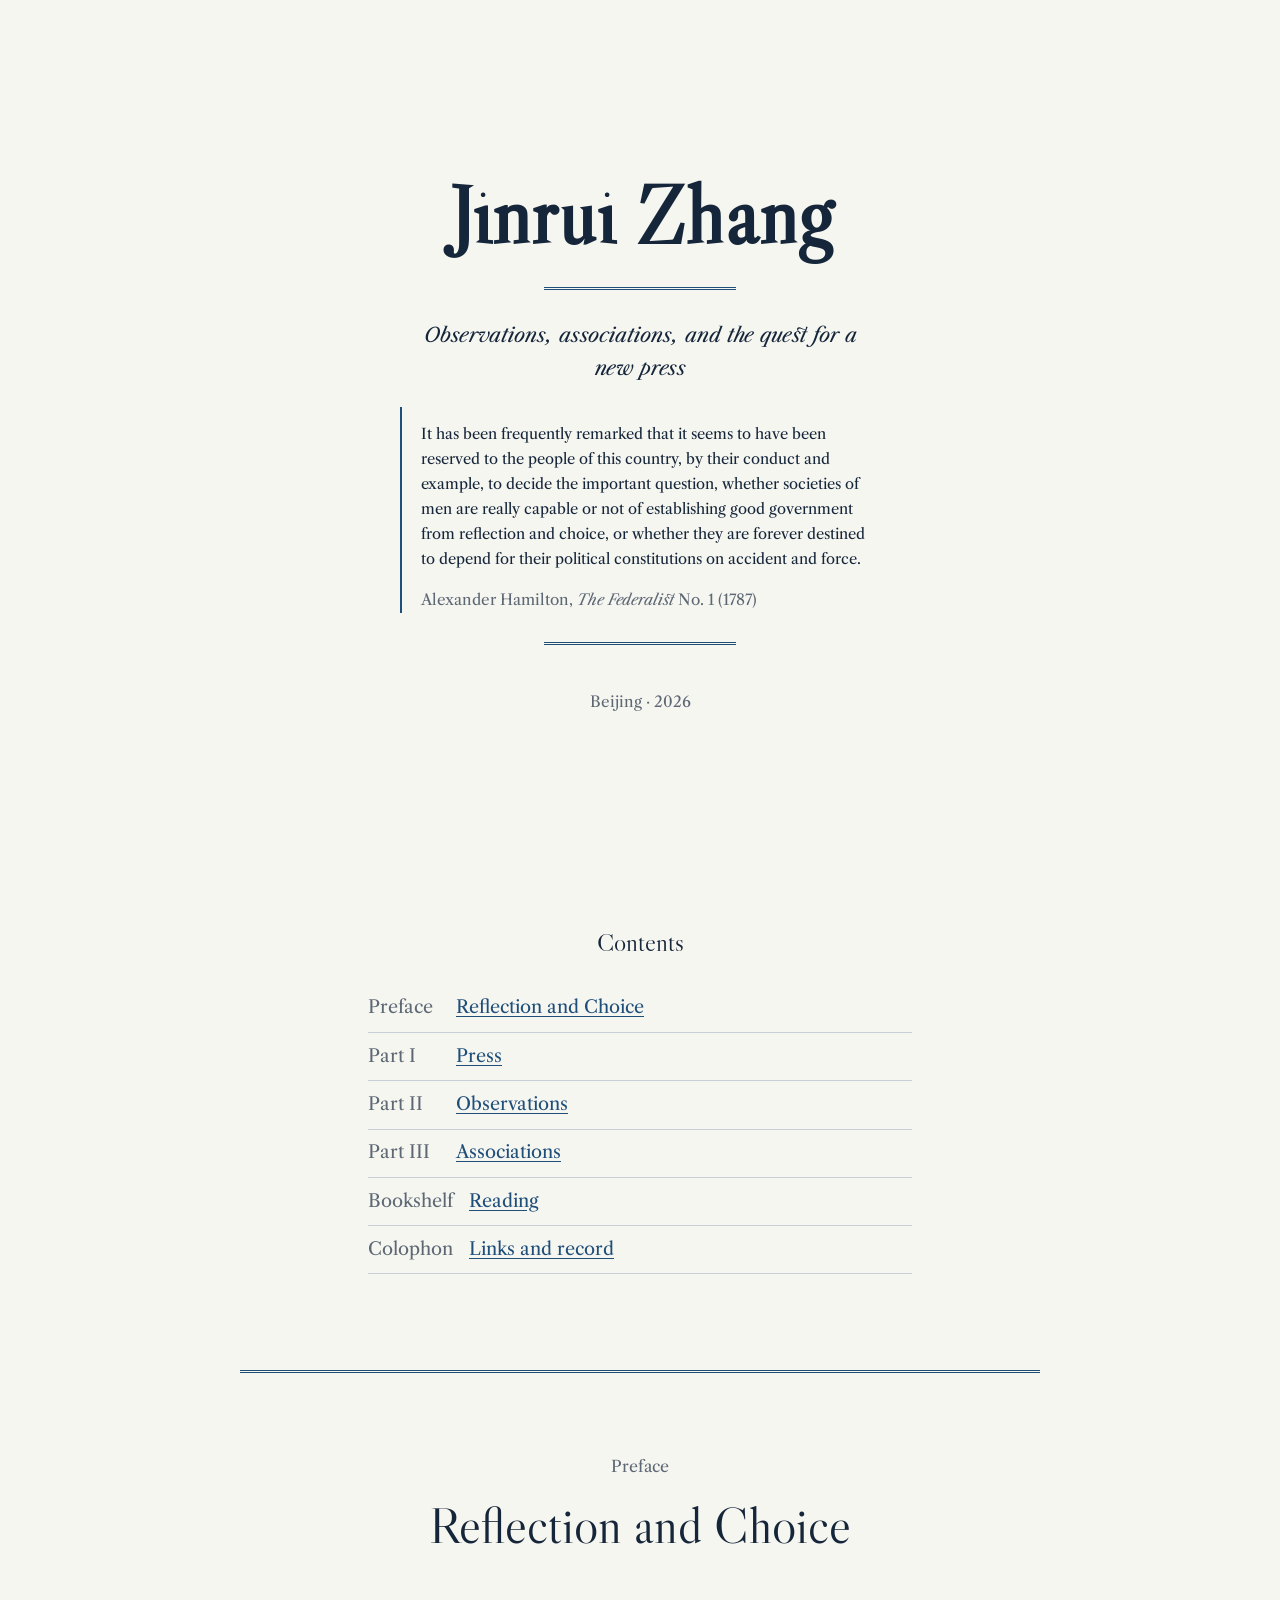
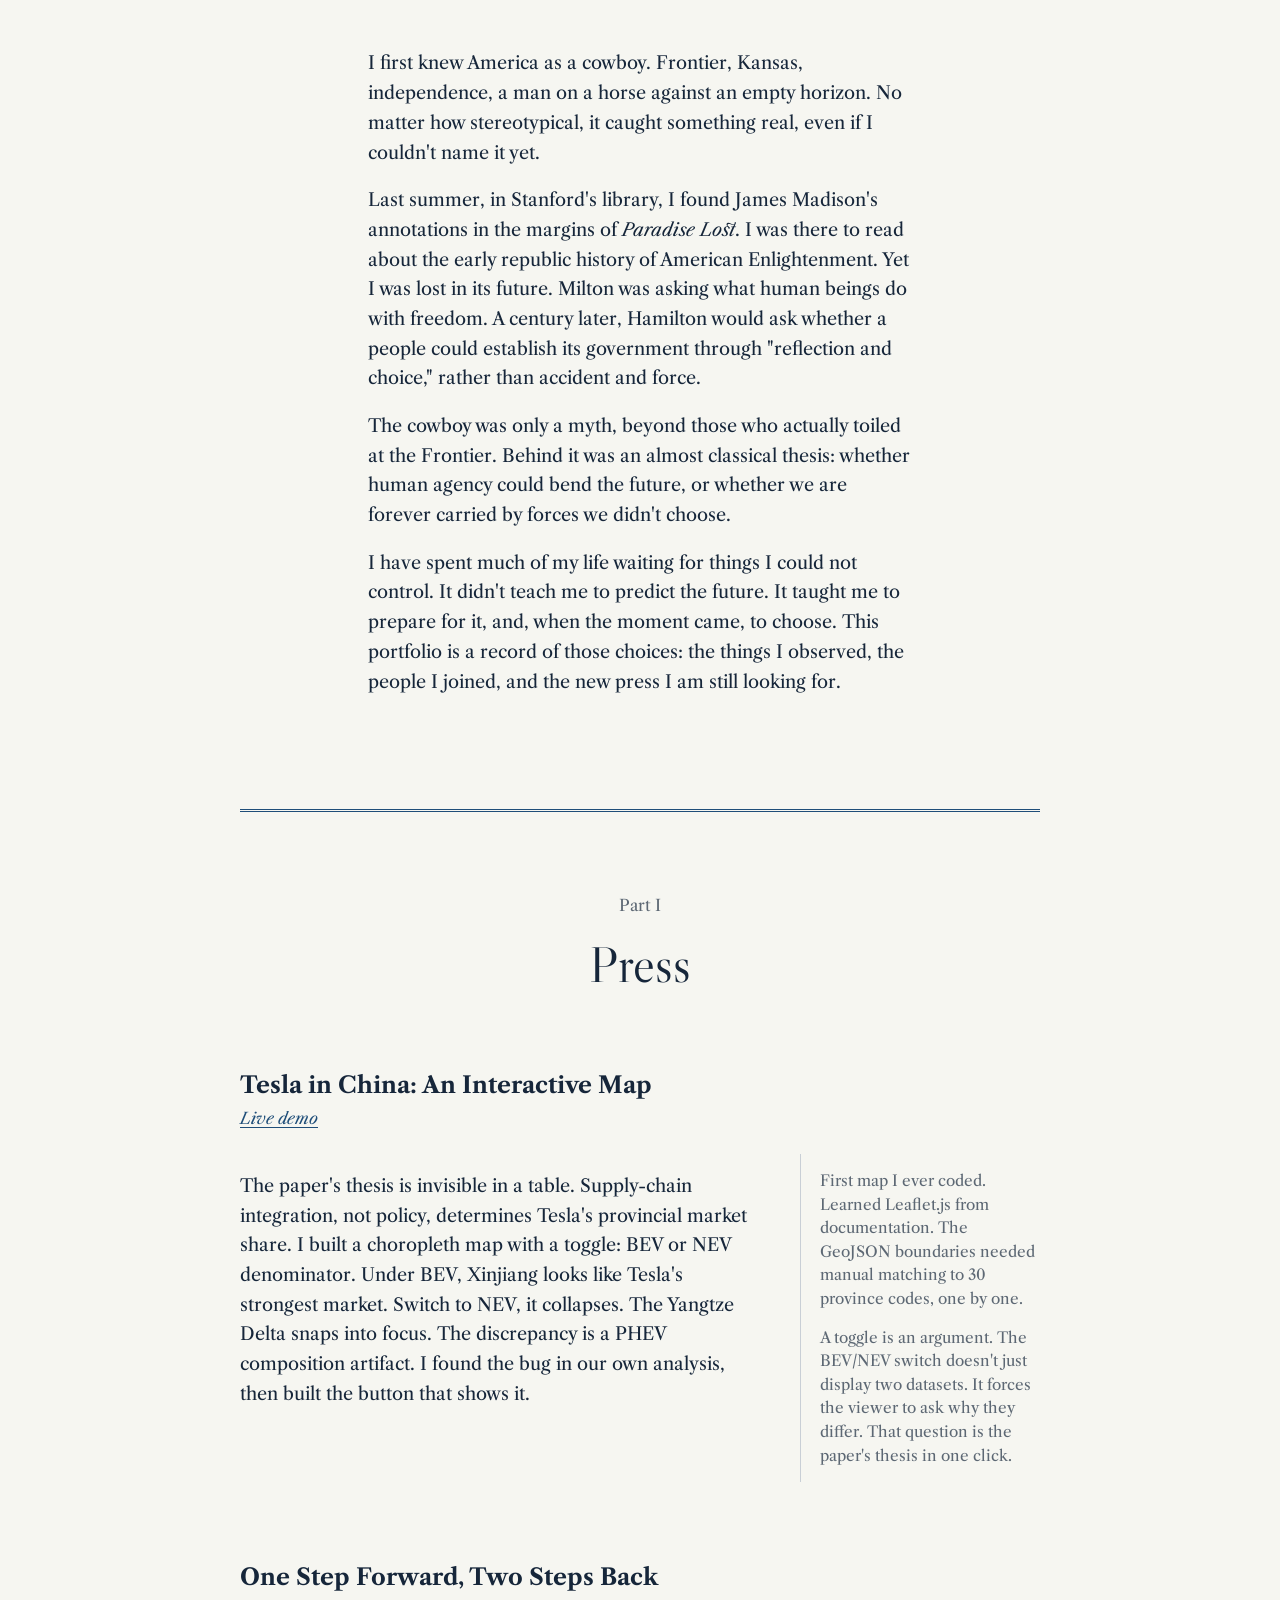
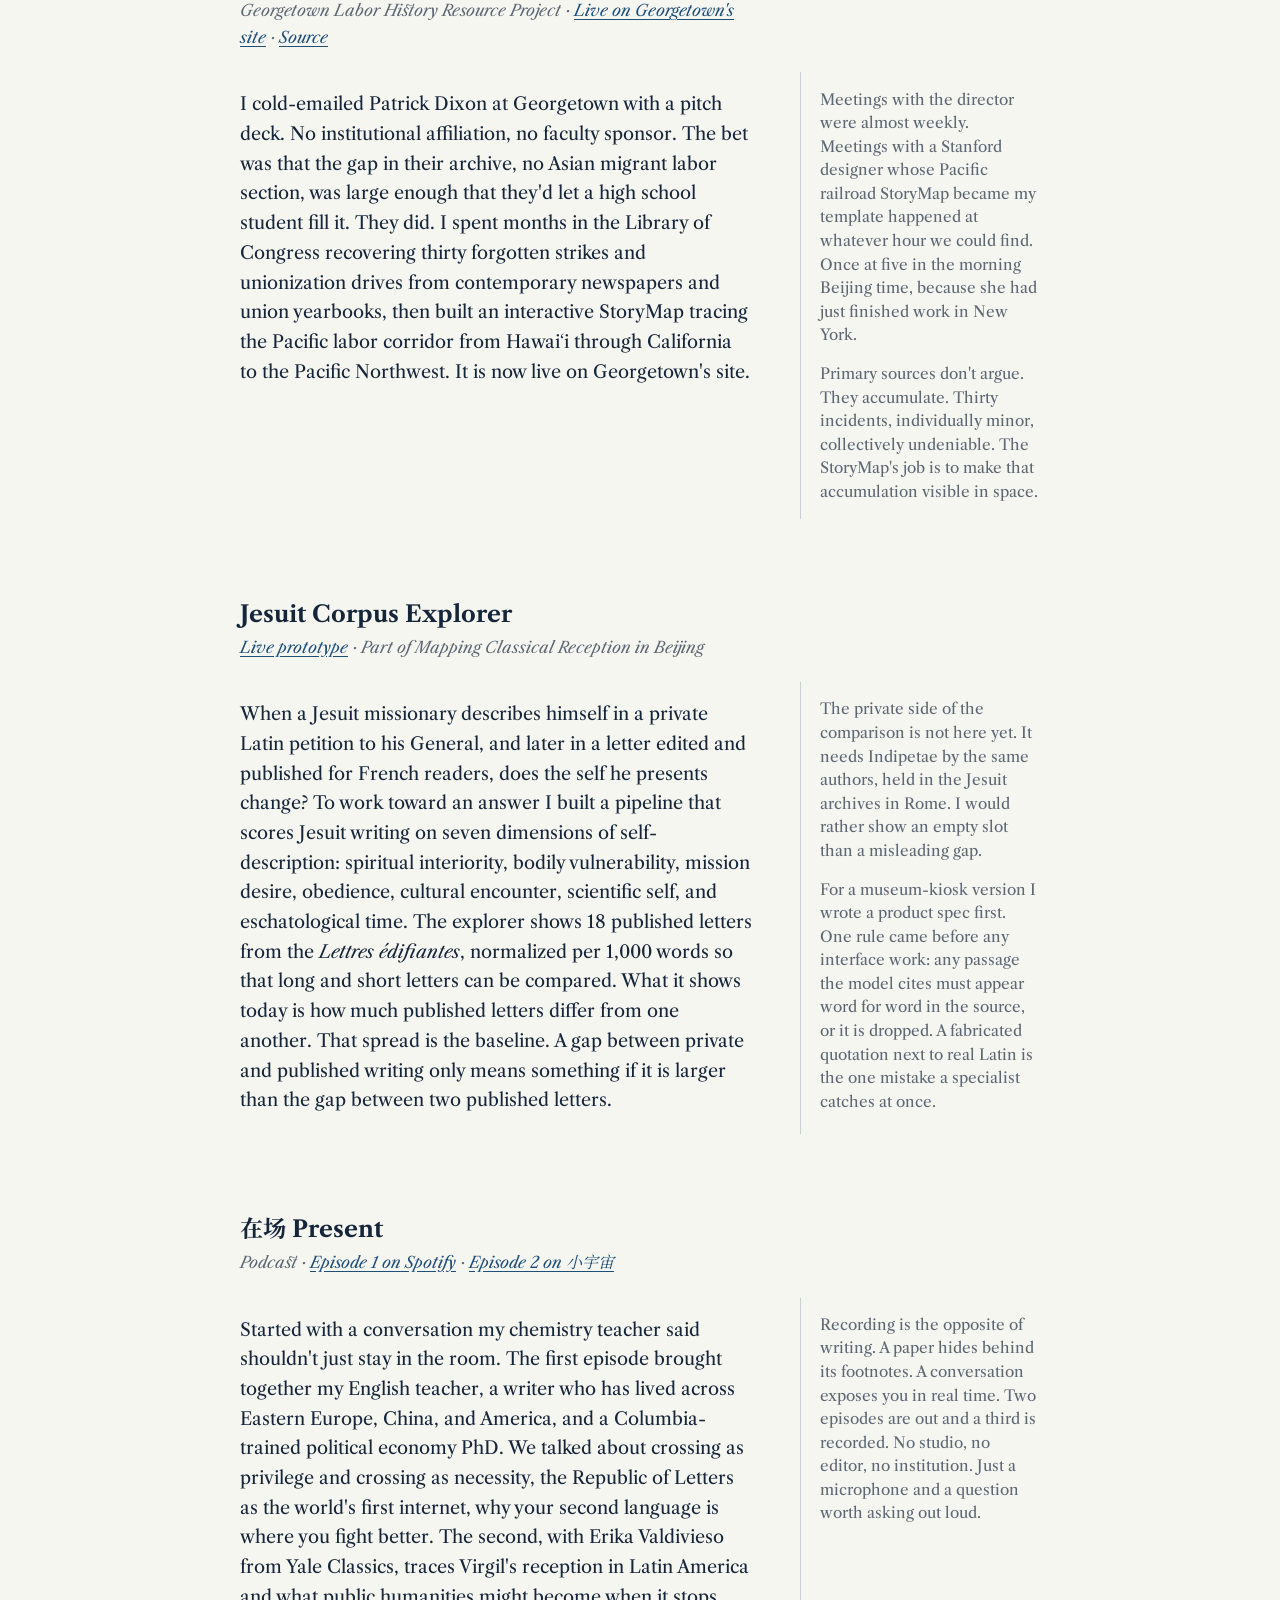
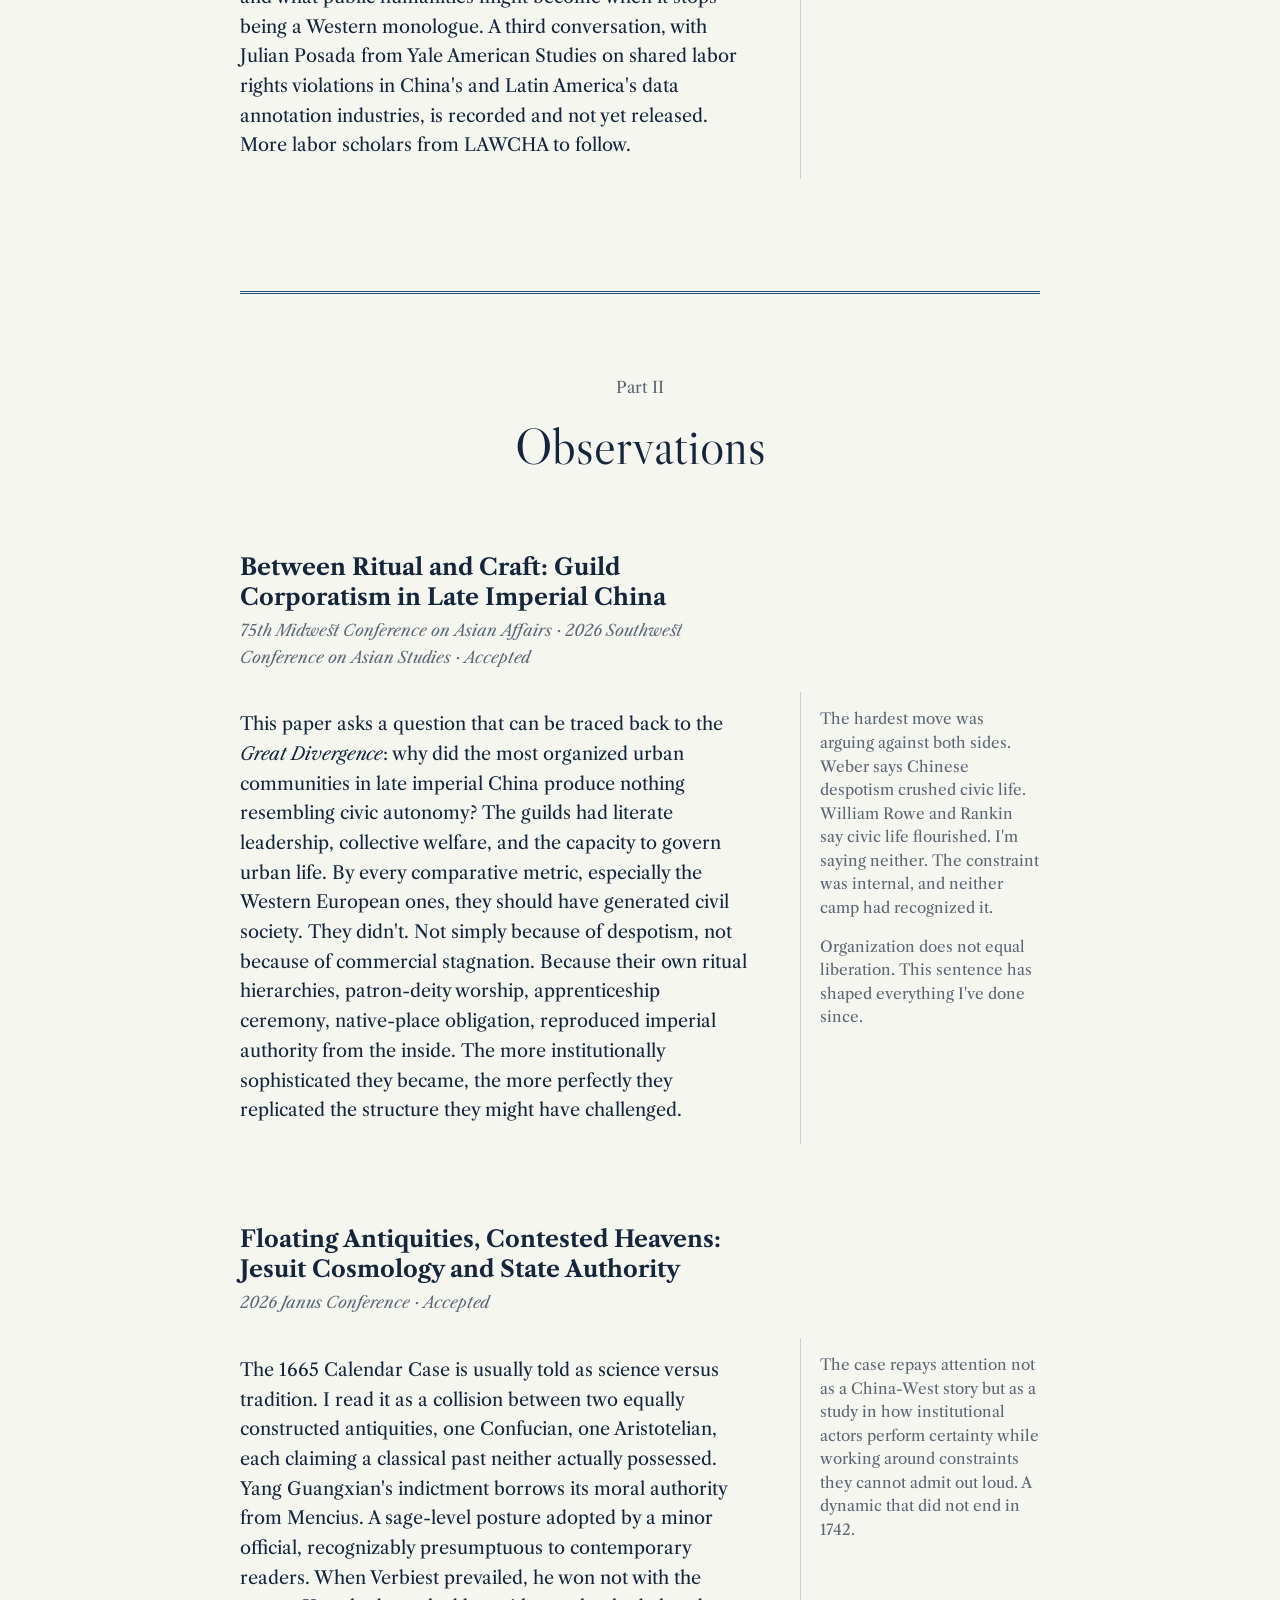
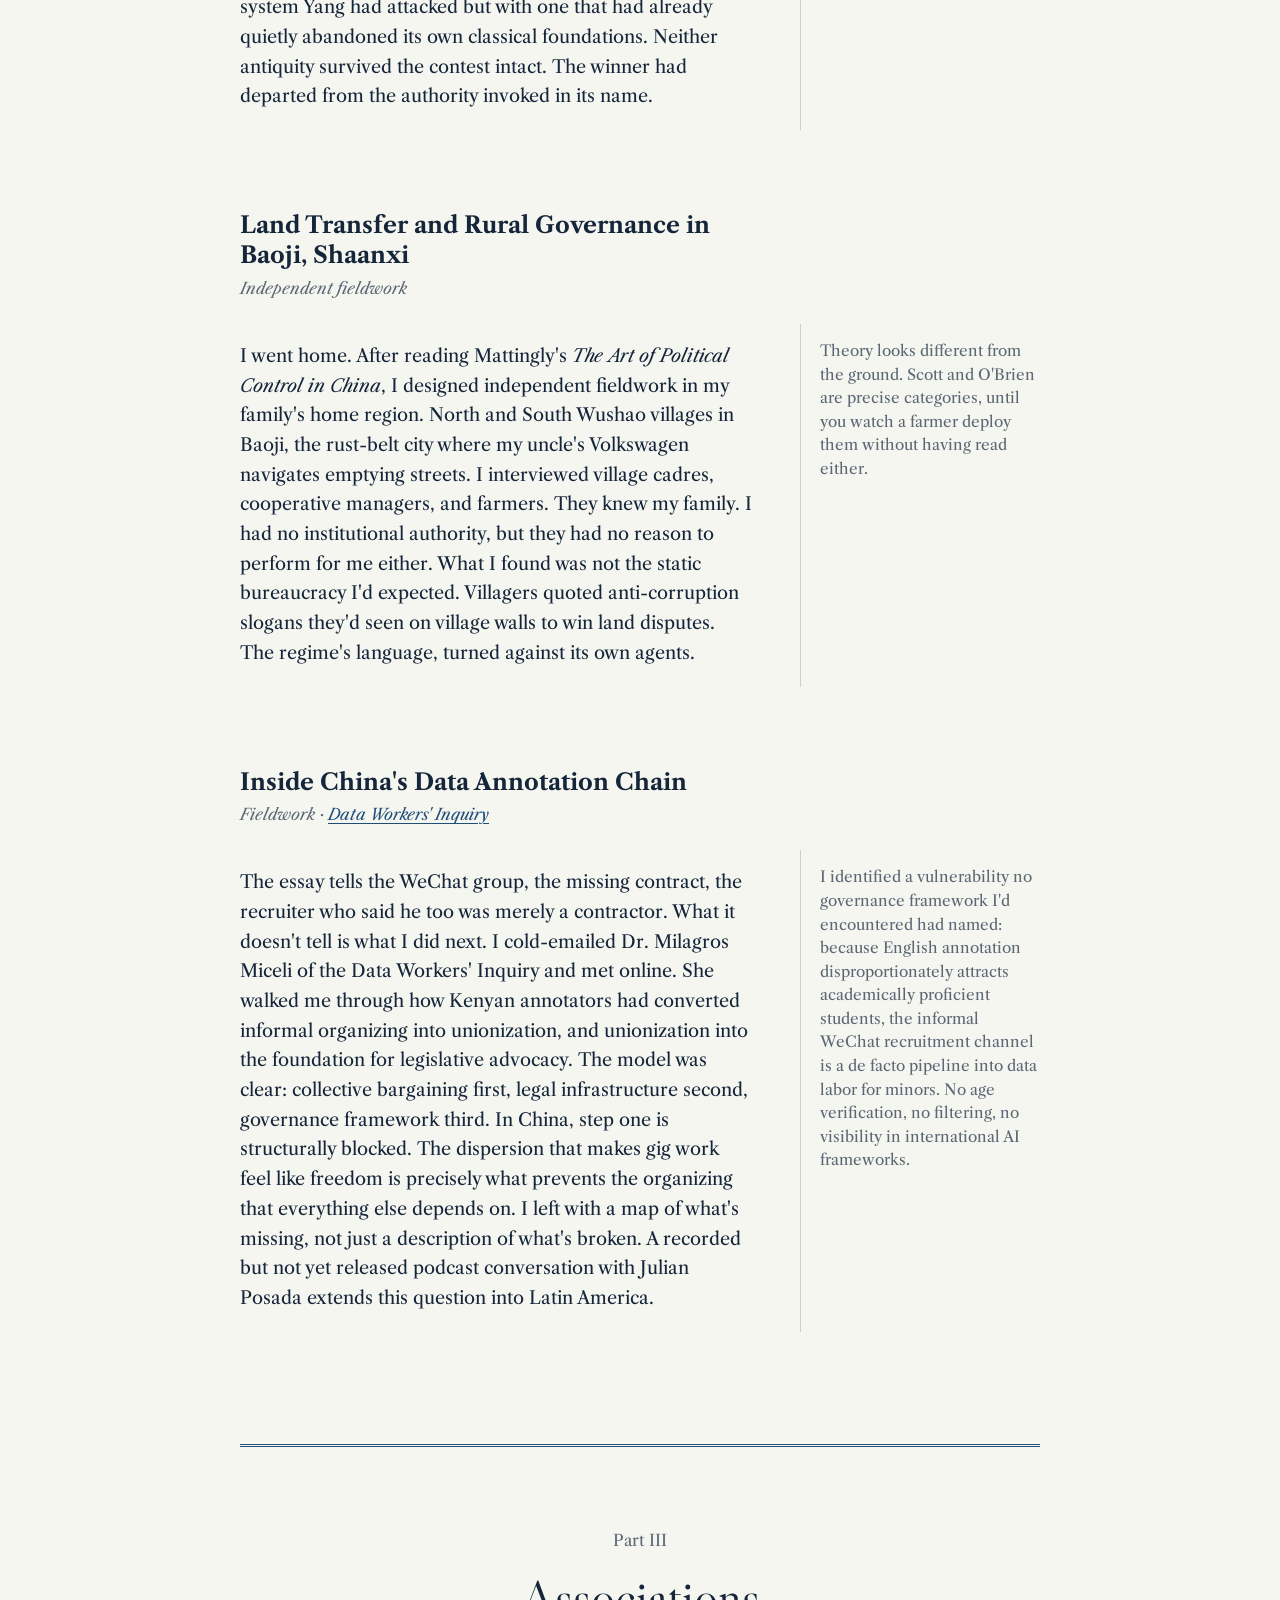
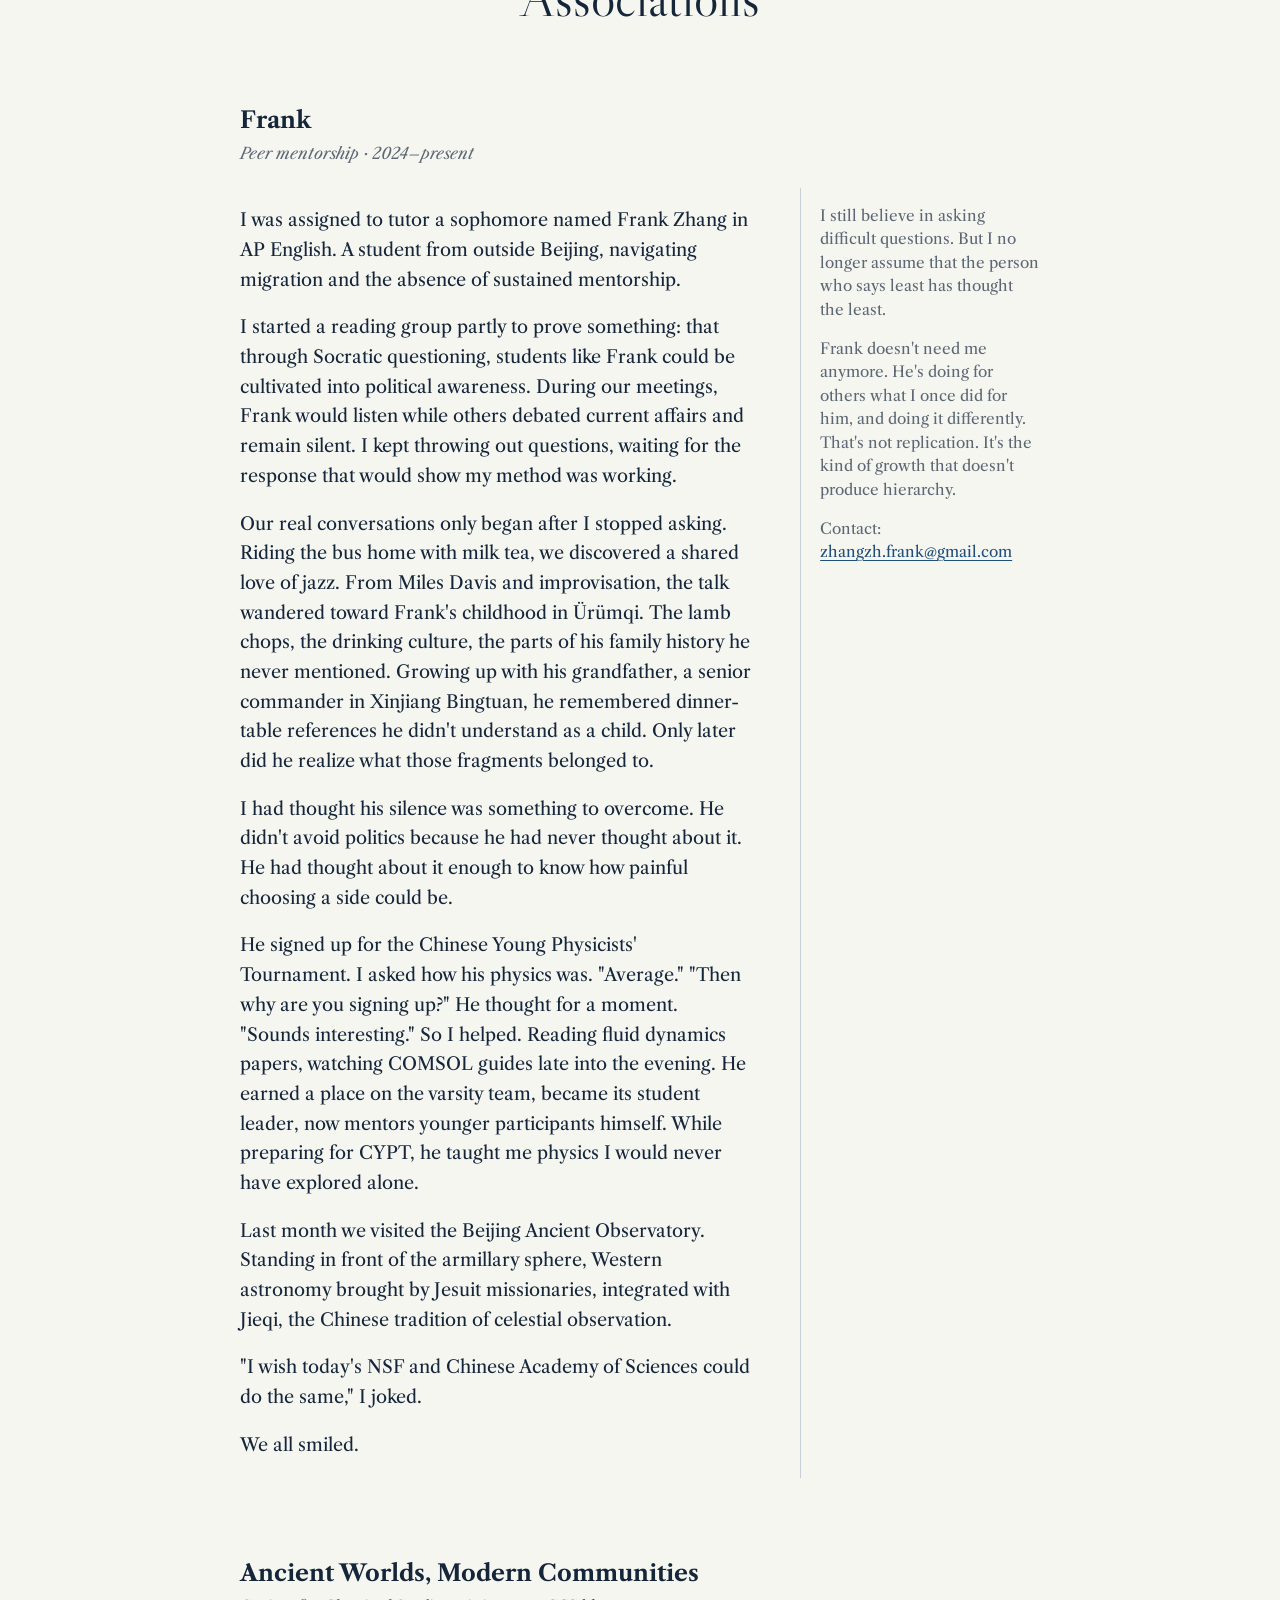
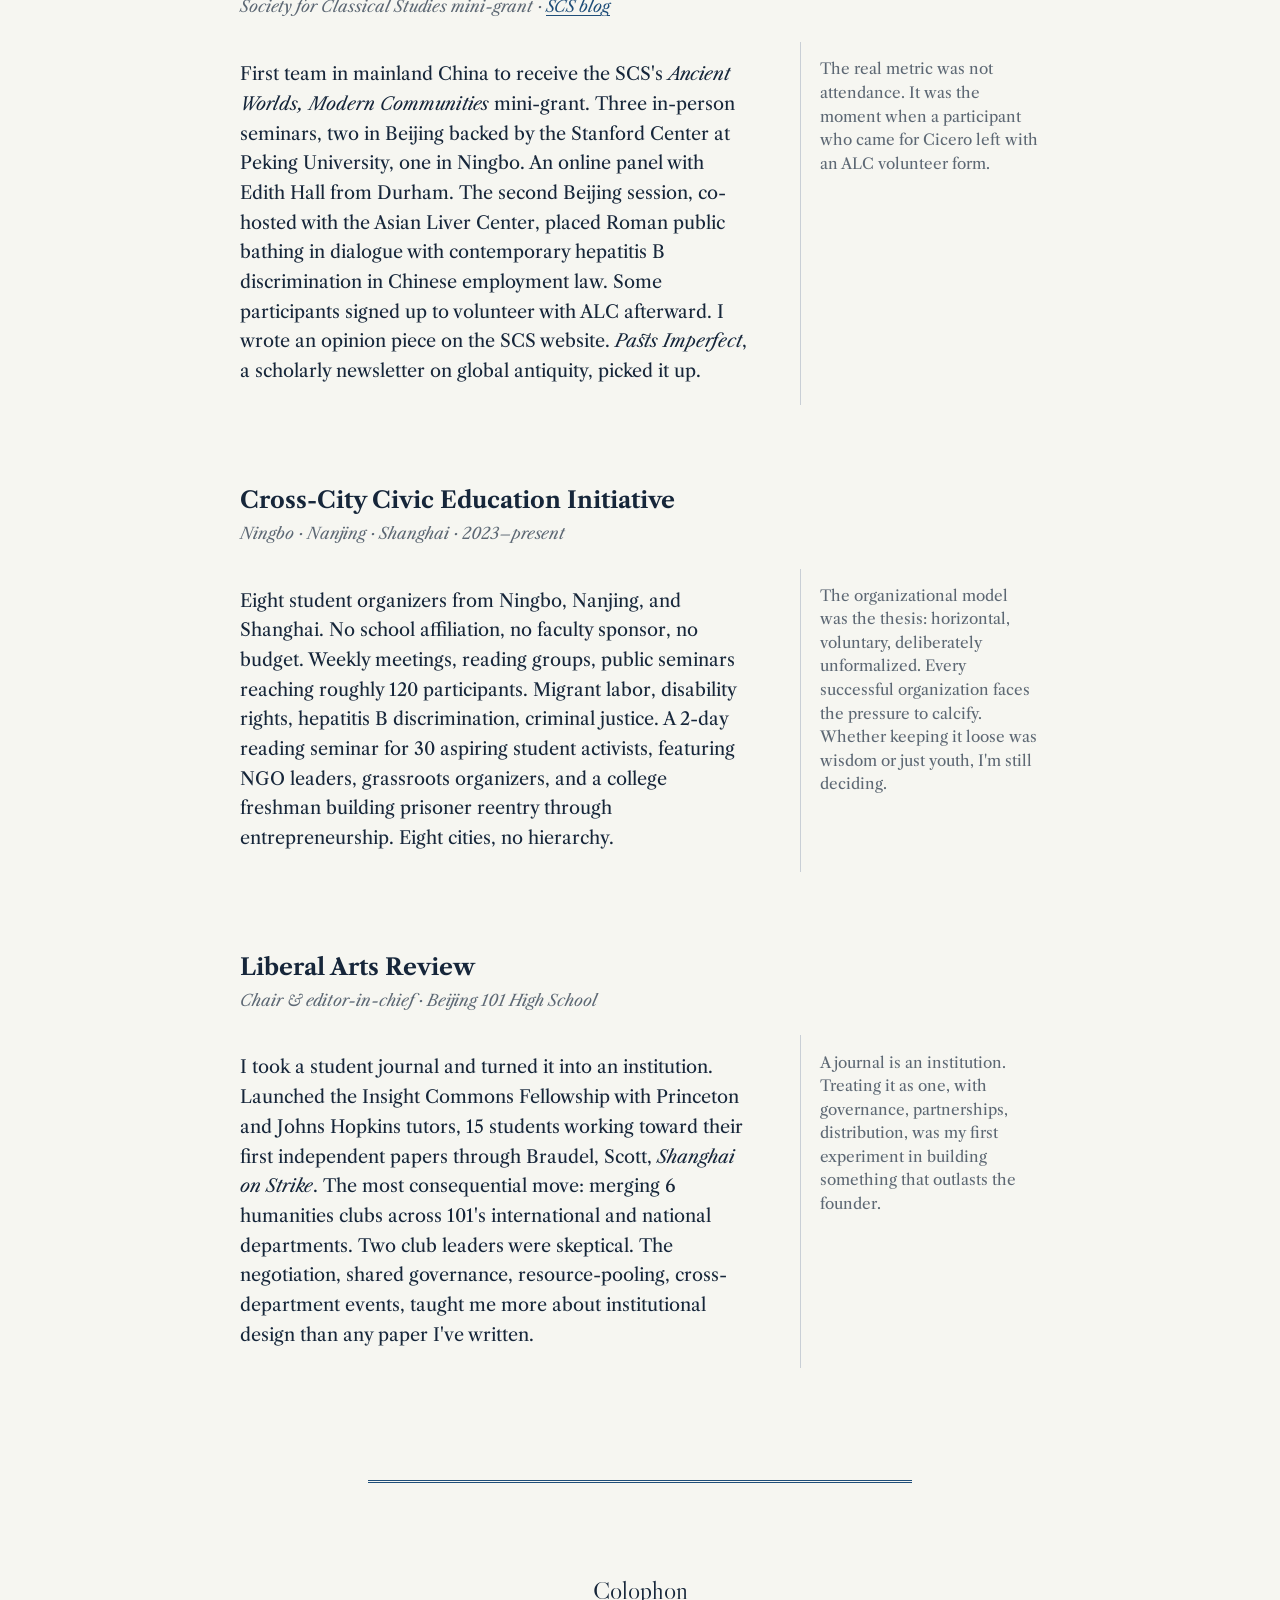
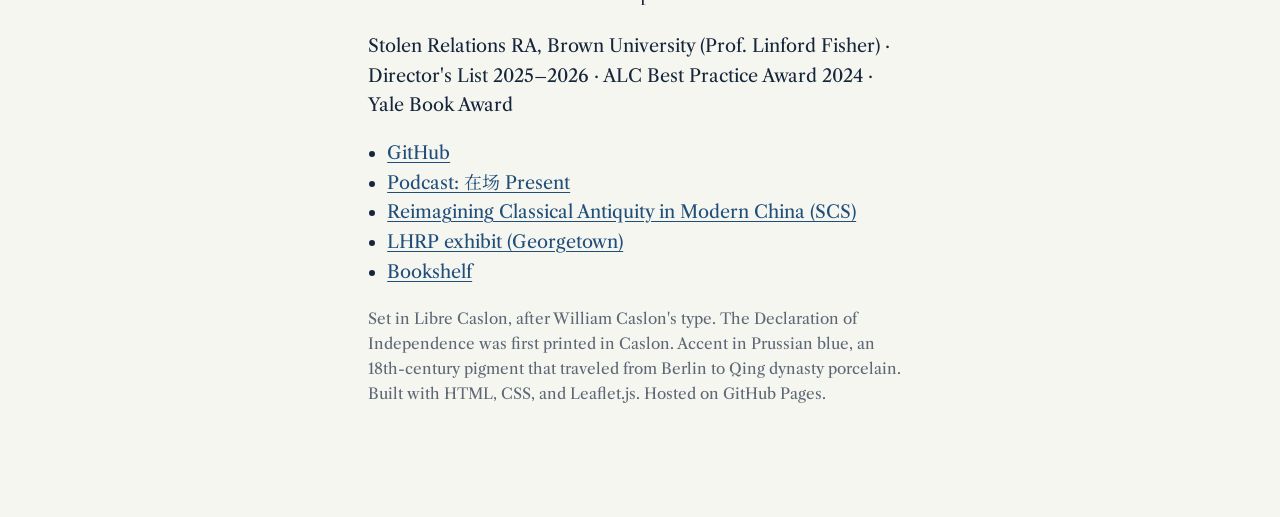
==== commit f2aadd40: "haa portoflio" ====
--- a/index.html
+++ b/index.html
@@ -27,320 +27,234 @@
   <nav class="contents" aria-label="Contents">
     <h2>Contents</h2>
     <ol>
-      <li><span>Preface</span><a href="#preface">［序言标题］</a></li>
-      <li><span>Part I</span><a href="#observations">Observations</a></li><li><span>Part II</span><a href="#associations">Associations</a></li><li><span>Part III</span><a href="#press">Press</a></li>
+      <li><span>Preface</span><a href="#preface">Reflection and Choice</a></li>
+      <li><span>Part I</span><a href="#press">Press</a></li>
+      <li><span>Part II</span><a href="#observations">Observations</a></li>
+      <li><span>Part III</span><a href="#associations">Associations</a></li>
+      <li><span>Bookshelf</span><a href="bookshelf.html">Reading</a></li>
       <li><span>Colophon</span><a href="#colophon">Links and record</a></li>
     </ol>
   </nav>
 
+  <!-- PREFACE -->
   <section class="part" id="preface">
     <div class="part-opener">
       <p class="part-num">Preface</p>
-      <h2>［序言标题］</h2>
+      <h2>Reflection and Choice</h2>
     </div>
     <div style="max-width: var(--measure); margin: 0 auto;">
-      <div class="fill">［他写：Stanford 那个夏天。Madison 批注的 Paradise Lost、Paine 的印刷商网络。他在什么时刻看见了自己想做的事］</div>
-    </div>
-  </section>
-
+      <p>I first knew America as a cowboy. Frontier, Kansas, independence, a man on a horse against an empty horizon. No matter how stereotypical, it caught something real, even if I couldn't name it yet.</p>
+      <p>Last summer, in Stanford's library, I found James Madison's annotations in the margins of <em>Paradise Lost</em>. I was there to read about the early republic history of American Enlightenment. Yet I was lost in its future. Milton was asking what human beings do with freedom. A century later, Hamilton would ask whether a people could establish its government through "reflection and choice," rather than accident and force.</p>
+      <p>The cowboy was only a myth, beyond those who actually toiled at the Frontier. Behind it was an almost classical thesis: whether human agency could bend the future, or whether we are forever carried by forces we didn't choose.</p>
+      <p>I have spent much of my life waiting for things I could not control. It didn't teach me to predict the future. It taught me to prepare for it, and, when the moment came, to choose. This portfolio is a record of those choices: the things I observed, the people I joined, and the new press I am still looking for.</p>
+    </div>
+  </section>
+
+  <!-- PART I: PRESS -->
+  <section class="part" id="press">
+    <div class="part-opener">
+      <p class="part-num">Part I</p>
+      <h2>Press</h2>
+    </div>
+
+    <article class="project" id="tesla-map">
+      <header>
+        <h3>Tesla in China: An Interactive Map</h3>
+        <p class="meta"><a href="tesla-map.html">Live demo</a></p>
+      </header>
+      <div class="main">
+        <p>The paper's thesis is invisible in a table. Supply-chain integration, not policy, determines Tesla's provincial market share. I built a choropleth map with a toggle: BEV or NEV denominator. Under BEV, Xinjiang looks like Tesla's strongest market. Switch to NEV, it collapses. The Yangtze Delta snaps into focus. The discrepancy is a PHEV composition artifact. I found the bug in our own analysis, then built the button that shows it.</p>
+      </div>
+      <aside class="margin">
+        <p>First map I ever coded. Learned Leaflet.js from documentation. The GeoJSON boundaries needed manual matching to 30 province codes, one by one.</p>
+        <p>A toggle is an argument. The BEV/NEV switch doesn't just display two datasets. It forces the viewer to ask why they differ. That question is the paper's thesis in one click.</p>
+      </aside>
+    </article>
+
+    <article class="project" id="lhrp">
+      <header>
+        <h3>One Step Forward, Two Steps Back</h3>
+        <p class="meta">Georgetown Labor History Resource Project · <a href="https://lhrp.georgetown.edu/featured/one-step-forward-two-steps-back.html">Live on Georgetown's site</a> · <a href="lhrp-storymap.html">Source</a></p>
+      </header>
+      <div class="main">
+        <p>I cold-emailed Patrick Dixon at Georgetown with a pitch deck. No institutional affiliation, no faculty sponsor. The bet was that the gap in their archive, no Asian migrant labor section, was large enough that they'd let a high school student fill it. They did. I spent months in the Library of Congress recovering thirty forgotten strikes and unionization drives from contemporary newspapers and union yearbooks, then built an interactive StoryMap tracing the Pacific labor corridor from Hawai&#699;i through California to the Pacific Northwest. It is now live on Georgetown's site.</p>
+      </div>
+      <aside class="margin">
+        <p>Meetings with the director were almost weekly. Meetings with a Stanford designer whose Pacific railroad StoryMap became my template happened at whatever hour we could find. Once at five in the morning Beijing time, because she had just finished work in New York.</p>
+        <p>Primary sources don't argue. They accumulate. Thirty incidents, individually minor, collectively undeniable. The StoryMap's job is to make that accumulation visible in space.</p>
+      </aside>
+    </article>
+
+    <article class="project" id="nlp">
+      <header>
+        <h3>Jesuit Corpus Explorer</h3>
+        <p class="meta"><a href="nlp-pipeline.html">Live prototype</a> · Part of Mapping Classical Reception in Beijing</p>
+      </header>
+      <div class="main">
+        <p>When a Jesuit missionary describes himself in a private Latin petition to his General, and later in a letter edited and published for French readers, does the self he presents change? To work toward an answer I built a pipeline that scores Jesuit writing on seven dimensions of self-description: spiritual interiority, bodily vulnerability, mission desire, obedience, cultural encounter, scientific self, and eschatological time. The explorer shows 18 published letters from the <em>Lettres &eacute;difiantes</em>, normalized per 1,000 words so that long and short letters can be compared. What it shows today is how much published letters differ from one another. That spread is the baseline. A gap between private and published writing only means something if it is larger than the gap between two published letters.</p>
+      </div>
+      <aside class="margin">
+        <p>The private side of the comparison is not here yet. It needs Indipetae by the same authors, held in the Jesuit archives in Rome. I would rather show an empty slot than a misleading gap.</p>
+        <p>For a museum-kiosk version I wrote a product spec first. One rule came before any interface work: any passage the model cites must appear word for word in the source, or it is dropped. A fabricated quotation next to real Latin is the one mistake a specialist catches at once.</p>
+      </aside>
+    </article>
+
+    <article class="project" id="podcast">
+      <header>
+        <h3>&#22312;&#22330; Present</h3>
+        <p class="meta">Podcast · <a href="https://open.spotify.com/episode/6U6KimrhKk2XLNrRVssqsQ">Episode 1 on Spotify</a> · <a href="https://www.xiaoyuzhoufm.com/episode/6a9be85ff03e74ee6b057d5e">Episode 2 on &#23567;&#23431;&#23449;</a></p>
+      </header>
+      <div class="main">
+        <p>Started with a conversation my chemistry teacher said shouldn't just stay in the room. The first episode brought together my English teacher, a writer who has lived across Eastern Europe, China, and America, and a Columbia-trained political economy PhD. We talked about crossing as privilege and crossing as necessity, the Republic of Letters as the world's first internet, why your second language is where you fight better. The second, with Erika Valdivieso from Yale Classics, traces Virgil's reception in Latin America and what public humanities might become when it stops being a Western monologue. A third conversation, with Julian Posada from Yale American Studies on shared labor rights violations in China's and Latin America's data annotation industries, is recorded and not yet released. More labor scholars from LAWCHA to follow.</p>
+      </div>
+      <aside class="margin">
+        <p>Recording is the opposite of writing. A paper hides behind its footnotes. A conversation exposes you in real time. Two episodes are out and a third is recorded. No studio, no editor, no institution. Just a microphone and a question worth asking out loud.</p>
+      </aside>
+    </article>
+  </section>
+
+  <!-- PART II: OBSERVATIONS -->
   <section class="part" id="observations">
     <div class="part-opener">
-      <p class="part-num">Part I</p>
+      <p class="part-num">Part II</p>
       <h2>Observations</h2>
-      <div class="fill">［他写：这一部分的一两句引言。部分名称也可以改成他自己的］</div>
-    </div>
+    </div>
+
     <article class="project" id="guilds">
       <header>
-        <h3>Between Ritual and Craft: Scholar-Craftsmen, Guild Corporatism, and the Limits of Civil Society in Late Imperial China</h3>
-        <p class="meta">75th Midwest Conference on Asian Affairs, accepted</p>
-      </header>
-      <div class="main">
-        
-        <h4>What I built</h4>
-        <div class="fill">［他写：这个项目里你亲手做了什么？具体到动作］</div>
-        <h4>Results</h4>
-        <div class="fill">［他写：结果、traction、被谁采纳或接收，附链接］</div>
-      </div>
-      <aside class="margin">
-        <h4>Challenges</h4>
-        <div class="fill">［他写：卡在哪里，怎么解决的］</div>
-        <h4>What I learned</h4>
-        <div class="fill">［他写：这件事改变了你的什么想法］</div>
-      </aside>
-    </article>
+        <h3>Between Ritual and Craft: Guild Corporatism in Late Imperial China</h3>
+        <p class="meta">75th Midwest Conference on Asian Affairs · 2026 Southwest Conference on Asian Studies · Accepted</p>
+      </header>
+      <div class="main">
+        <p>This paper asks a question that can be traced back to the <em>Great Divergence</em>: why did the most organized urban communities in late imperial China produce nothing resembling civic autonomy? The guilds had literate leadership, collective welfare, and the capacity to govern urban life. By every comparative metric, especially the Western European ones, they should have generated civil society. They didn't. Not simply because of despotism, not because of commercial stagnation. Because their own ritual hierarchies, patron-deity worship, apprenticeship ceremony, native-place obligation, reproduced imperial authority from the inside. The more institutionally sophisticated they became, the more perfectly they replicated the structure they might have challenged.</p>
+      </div>
+      <aside class="margin">
+        <p>The hardest move was arguing against both sides. Weber says Chinese despotism crushed civic life. William Rowe and Rankin say civic life flourished. I'm saying neither. The constraint was internal, and neither camp had recognized it.</p>
+        <p>Organization does not equal liberation. This sentence has shaped everything I've done since.</p>
+      </aside>
+    </article>
+
     <article class="project" id="jesuits">
       <header>
-        <h3>Floating Antiquities, Contested Heavens: Jesuit Cosmology and State Authority in Late Imperial China</h3>
-        <p class="meta">2026 Janus Conference, accepted</p>
-      </header>
-      <div class="main">
-        
-        <h4>What I built</h4>
-        <div class="fill">［他写：这个项目里你亲手做了什么？具体到动作］</div>
-        <h4>Results</h4>
-        <div class="fill">［他写：结果、traction、被谁采纳或接收，附链接］</div>
-      </div>
-      <aside class="margin">
-        <h4>Challenges</h4>
-        <div class="fill">［他写：卡在哪里，怎么解决的］</div>
-        <h4>What I learned</h4>
-        <div class="fill">［他写：这件事改变了你的什么想法］</div>
-      </aside>
-    </article>
-    <article class="project" id="tesla-paper">
-      <header>
-        <h3>Buying Time: Supply Chains, Local State Interests, and the Uneven Geography of Political Risk in China's EV Industry</h3>
-        <p class="meta">［填：合作者与他的具体角色，与 AAS 署名一致］</p>
-      </header>
-      <div class="main">
-        
-        <h4>What I built</h4>
-        <div class="fill">［他写：这个项目里你亲手做了什么？具体到动作］</div>
-        <h4>Results</h4>
-        <div class="fill">［他写：结果、traction、被谁采纳或接收，附链接］</div>
-      </div>
-      <aside class="margin">
-        <h4>Challenges</h4>
-        <div class="fill">［他写：卡在哪里，怎么解决的］</div>
-        <h4>What I learned</h4>
-        <div class="fill">［他写：这件事改变了你的什么想法］</div>
-      </aside>
-    </article>
+        <h3>Floating Antiquities, Contested Heavens: Jesuit Cosmology and State Authority</h3>
+        <p class="meta">2026 Janus Conference · Accepted</p>
+      </header>
+      <div class="main">
+        <p>The 1665 Calendar Case is usually told as science versus tradition. I read it as a collision between two equally constructed antiquities, one Confucian, one Aristotelian, each claiming a classical past neither actually possessed. Yang Guangxian's indictment borrows its moral authority from Mencius. A sage-level posture adopted by a minor official, recognizably presumptuous to contemporary readers. When Verbiest prevailed, he won not with the system Yang had attacked but with one that had already quietly abandoned its own classical foundations. Neither antiquity survived the contest intact. The winner had departed from the authority invoked in its name.</p>
+      </div>
+      <aside class="margin">
+        <p>The case repays attention not as a China-West story but as a study in how institutional actors perform certainty while working around constraints they cannot admit out loud. A dynamic that did not end in 1742.</p>
+      </aside>
+    </article>
+
     <article class="project" id="shaanxi">
       <header>
         <h3>Land Transfer and Rural Governance in Baoji, Shaanxi</h3>
-        <p class="meta">［填：田野时间、地点］</p>
-      </header>
-      <div class="main">
-        
-        <h4>What I built</h4>
-        <div class="fill">［他写：这个项目里你亲手做了什么？具体到动作］</div>
-        <h4>Results</h4>
-        <div class="fill">［他写：结果、traction、被谁采纳或接收，附链接］</div>
-      </div>
-      <aside class="margin">
-        <h4>Challenges</h4>
-        <div class="fill">［他写：卡在哪里，怎么解决的］</div>
-        <h4>What I learned</h4>
-        <div class="fill">［他写：这件事改变了你的什么想法］</div>
-      </aside>
-    </article>
+        <p class="meta">Independent fieldwork</p>
+      </header>
+      <div class="main">
+        <p>I went home. After reading Mattingly's <em>The Art of Political Control in China</em>, I designed independent fieldwork in my family's home region. North and South Wushao villages in Baoji, the rust-belt city where my uncle's Volkswagen navigates emptying streets. I interviewed village cadres, cooperative managers, and farmers. They knew my family. I had no institutional authority, but they had no reason to perform for me either. What I found was not the static bureaucracy I'd expected. Villagers quoted anti-corruption slogans they'd seen on village walls to win land disputes. The regime's language, turned against its own agents.</p>
+      </div>
+      <aside class="margin">
+        <p>Theory looks different from the ground. Scott and O'Brien are precise categories, until you watch a farmer deploy them without having read either.</p>
+      </aside>
+    </article>
+
     <article class="project" id="annotation">
       <header>
         <h3>Inside China's Data Annotation Chain</h3>
-        <p class="meta">［填：时间］</p>
-      </header>
-      <div class="main">
-        
-        <h4>What I built</h4>
-        <div class="fill">［他写：这个项目里你亲手做了什么？具体到动作］</div>
-        <h4>Results</h4>
-        <div class="fill">［他写：结果、traction、被谁采纳或接收，附链接］</div>
-      </div>
-      <aside class="margin">
-        <h4>Challenges</h4>
-        <div class="fill">［他写：卡在哪里，怎么解决的］</div>
-        <h4>What I learned</h4>
-        <div class="fill">［他写：这件事改变了你的什么想法］</div>
-      </aside>
-    </article>
-  </section>
+        <p class="meta">Fieldwork · <a href="https://data-workers.org/">Data Workers' Inquiry</a></p>
+      </header>
+      <div class="main">
+        <p>The essay tells the WeChat group, the missing contract, the recruiter who said he too was merely a contractor. What it doesn't tell is what I did next. I cold-emailed Dr. Milagros Miceli of the Data Workers' Inquiry and met online. She walked me through how Kenyan annotators had converted informal organizing into unionization, and unionization into the foundation for legislative advocacy. The model was clear: collective bargaining first, legal infrastructure second, governance framework third. In China, step one is structurally blocked. The dispersion that makes gig work feel like freedom is precisely what prevents the organizing that everything else depends on. I left with a map of what's missing, not just a description of what's broken. A recorded but not yet released podcast conversation with Julian Posada extends this question into Latin America.</p>
+      </div>
+      <aside class="margin">
+        <p>I identified a vulnerability no governance framework I'd encountered had named: because English annotation disproportionately attracts academically proficient students, the informal WeChat recruitment channel is a de facto pipeline into data labor for minors. No age verification, no filtering, no visibility in international AI frameworks.</p>
+      </aside>
+    </article>
+  </section>
+
+  <!-- PART III: ASSOCIATIONS -->
   <section class="part" id="associations">
     <div class="part-opener">
-      <p class="part-num">Part II</p>
+      <p class="part-num">Part III</p>
       <h2>Associations</h2>
-      <div class="fill">［他写：这一部分的一两句引言。部分名称也可以改成他自己的］</div>
-    </div>
+    </div>
+
     <article class="project" id="frank">
       <header>
-        <h3>［Case study：他自己给 Frank 这一章起名］</h3>
-        <p class="meta">［填：时间跨度］（需要 Frank 同意公开）</p>
-      </header>
-      <div class="main">
-        
-        <h4>What I built</h4>
-        <div class="fill">［他写：这个项目里你亲手做了什么？具体到动作］</div>
-        <h4>Results</h4>
-        <div class="fill">［他写：结果、traction、被谁采纳或接收，附链接］</div>
-      </div>
-      <aside class="margin">
-        <h4>Challenges</h4>
-        <div class="fill">［他写：卡在哪里，怎么解决的］</div>
-        <h4>What I learned</h4>
-        <div class="fill">［他写：这件事改变了你的什么想法］</div>
-      </aside>
-    </article>
+        <h3>Frank</h3>
+        <p class="meta">Peer mentorship · 2024&ndash;present</p>
+      </header>
+      <div class="main">
+        <p>I was assigned to tutor a sophomore named Frank Zhang in AP English. A student from outside Beijing, navigating migration and the absence of sustained mentorship.</p>
+        <p>I started a reading group partly to prove something: that through Socratic questioning, students like Frank could be cultivated into political awareness. During our meetings, Frank would listen while others debated current affairs and remain silent. I kept throwing out questions, waiting for the response that would show my method was working.</p>
+        <p>Our real conversations only began after I stopped asking. Riding the bus home with milk tea, we discovered a shared love of jazz. From Miles Davis and improvisation, the talk wandered toward Frank's childhood in &Uuml;r&uuml;mqi. The lamb chops, the drinking culture, the parts of his family history he never mentioned. Growing up with his grandfather, a senior commander in Xinjiang Bingtuan, he remembered dinner-table references he didn't understand as a child. Only later did he realize what those fragments belonged to.</p>
+        <p>I had thought his silence was something to overcome. He didn't avoid politics because he had never thought about it. He had thought about it enough to know how painful choosing a side could be.</p>
+        <p>He signed up for the Chinese Young Physicists' Tournament. I asked how his physics was. "Average." "Then why are you signing up?" He thought for a moment. "Sounds interesting." So I helped. Reading fluid dynamics papers, watching COMSOL guides late into the evening. He earned a place on the varsity team, became its student leader, now mentors younger participants himself. While preparing for CYPT, he taught me physics I would never have explored alone.</p>
+        <p>Last month we visited the Beijing Ancient Observatory. Standing in front of the armillary sphere, Western astronomy brought by Jesuit missionaries, integrated with Jieqi, the Chinese tradition of celestial observation.</p>
+        <p>"I wish today's NSF and Chinese Academy of Sciences could do the same," I joked.</p>
+        <p>We all smiled.</p>
+      </div>
+      <aside class="margin">
+        <p>I still believe in asking difficult questions. But I no longer assume that the person who says least has thought the least.</p>
+        <p>Frank doesn't need me anymore. He's doing for others what I once did for him, and doing it differently. That's not replication. It's the kind of growth that doesn't produce hierarchy.</p>
+        <p class="note">Contact: <a href="mailto:zhangzh.frank@gmail.com">zhangzh.frank@gmail.com</a></p>
+      </aside>
+    </article>
+
+    <article class="project" id="scs">
+      <header>
+        <h3>Ancient Worlds, Modern Communities</h3>
+        <p class="meta">Society for Classical Studies mini-grant · <a href="https://classicalstudies.org/scs-blog/jinrui-zhang/blog-reimagining-classical-antiquity-modern-china">SCS blog</a></p>
+      </header>
+      <div class="main">
+        <p>First team in mainland China to receive the SCS's <em>Ancient Worlds, Modern Communities</em> mini-grant. Three in-person seminars, two in Beijing backed by the Stanford Center at Peking University, one in Ningbo. An online panel with Edith Hall from Durham. The second Beijing session, co-hosted with the Asian Liver Center, placed Roman public bathing in dialogue with contemporary hepatitis B discrimination in Chinese employment law. Some participants signed up to volunteer with ALC afterward. I wrote an opinion piece on the SCS website. <em>Pasts Imperfect</em>, a scholarly newsletter on global antiquity, picked it up.</p>
+      </div>
+      <aside class="margin">
+        <p>The real metric was not attendance. It was the moment when a participant who came for Cicero left with an ALC volunteer form.</p>
+      </aside>
+    </article>
+
+    <article class="project" id="civic">
+      <header>
+        <h3>Cross-City Civic Education Initiative</h3>
+        <p class="meta">Ningbo · Nanjing · Shanghai · 2023&ndash;present</p>
+      </header>
+      <div class="main">
+        <p>Eight student organizers from Ningbo, Nanjing, and Shanghai. No school affiliation, no faculty sponsor, no budget. Weekly meetings, reading groups, public seminars reaching roughly 120 participants. Migrant labor, disability rights, hepatitis B discrimination, criminal justice. A 2-day reading seminar for 30 aspiring student activists, featuring NGO leaders, grassroots organizers, and a college freshman building prisoner reentry through entrepreneurship. Eight cities, no hierarchy.</p>
+      </div>
+      <aside class="margin">
+        <p>The organizational model was the thesis: horizontal, voluntary, deliberately unformalized. Every successful organization faces the pressure to calcify. Whether keeping it loose was wisdom or just youth, I'm still deciding.</p>
+      </aside>
+    </article>
+
     <article class="project" id="lar">
       <header>
         <h3>Liberal Arts Review</h3>
-        <p class="meta">［填：角色与时间］</p>
-      </header>
-      <div class="main">
-        
-        <h4>What I built</h4>
-        <div class="fill">［他写：这个项目里你亲手做了什么？具体到动作］</div>
-        <h4>Results</h4>
-        <div class="fill">［他写：结果、traction、被谁采纳或接收，附链接］</div>
-      </div>
-      <aside class="margin">
-        <h4>Challenges</h4>
-        <div class="fill">［他写：卡在哪里，怎么解决的］</div>
-        <h4>What I learned</h4>
-        <div class="fill">［他写：这件事改变了你的什么想法］</div>
-      </aside>
-    </article>
-    <article class="project" id="civic">
-      <header>
-        <h3>Cross-school civic education</h3>
-        <p class="meta">［填：城市与时间］</p>
-      </header>
-      <div class="main">
-        
-        <h4>What I built</h4>
-        <div class="fill">［他写：这个项目里你亲手做了什么？具体到动作］</div>
-        <h4>Results</h4>
-        <div class="fill">［他写：结果、traction、被谁采纳或接收，附链接］</div>
-      </div>
-      <aside class="margin">
-        <h4>Challenges</h4>
-        <div class="fill">［他写：卡在哪里，怎么解决的］</div>
-        <h4>What I learned</h4>
-        <div class="fill">［他写：这件事改变了你的什么想法］</div>
-      </aside>
-    </article>
-    <article class="project" id="scs">
-      <header>
-        <h3>Ancient Worlds, Modern Communities (SCS mini-grant)</h3>
-        <p class="meta">［填：时间］</p>
-      </header>
-      <div class="main">
-        
-        <h4>What I built</h4>
-        <div class="fill">［他写：这个项目里你亲手做了什么？具体到动作］</div>
-        <h4>Results</h4>
-        <div class="fill">［他写：结果、traction、被谁采纳或接收，附链接］</div>
-      </div>
-      <aside class="margin">
-        <h4>Challenges</h4>
-        <div class="fill">［他写：卡在哪里，怎么解决的］</div>
-        <h4>What I learned</h4>
-        <div class="fill">［他写：这件事改变了你的什么想法］</div>
-      </aside>
-    </article>
-    <article class="project" id="dunhuang">
-      <header>
-        <h3>Building Bridges, Dunhuang</h3>
-        <p class="meta">2026, ［填：角色］</p>
-      </header>
-      <div class="main">
-        
-        <h4>What I built</h4>
-        <div class="fill">［他写：这个项目里你亲手做了什么？具体到动作］</div>
-        <h4>Results</h4>
-        <div class="fill">［他写：结果、traction、被谁采纳或接收，附链接］</div>
-      </div>
-      <aside class="margin">
-        <h4>Challenges</h4>
-        <div class="fill">［他写：卡在哪里，怎么解决的］</div>
-        <h4>What I learned</h4>
-        <div class="fill">［他写：这件事改变了你的什么想法］</div>
-      </aside>
-    </article>
-  </section>
-  <section class="part" id="press">
-    <div class="part-opener">
-      <p class="part-num">Part III</p>
-      <h2>Press</h2>
-      <div class="fill">［他写：这一部分的一两句引言。部分名称也可以改成他自己的］</div>
-    </div>
-    <article class="project" id="tesla-map">
-      <header>
-        <h3>Tesla in China: an interactive map</h3>
-        <p class="meta">［填：状态与链接］</p>
-      </header>
-      <div class="main">
-        <div class="figure"><div class="frame">［交互地图嵌入这里：BEV / NEV 切换］</div></div>
-        <h4>What I built</h4>
-        <div class="fill">［他写：这个项目里你亲手做了什么？具体到动作］</div>
-        <h4>Results</h4>
-        <div class="fill">［他写：结果、traction、被谁采纳或接收，附链接］</div>
-      </div>
-      <aside class="margin">
-        <h4>Challenges</h4>
-        <div class="fill">［他写：卡在哪里，怎么解决的］</div>
-        <h4>What I learned</h4>
-        <div class="fill">［他写：这件事改变了你的什么想法］</div>
-      </aside>
-    </article>
-    <article class="project" id="lhrp">
-      <header>
-        <h3>One Step Forward, Two Steps Back (Georgetown LHRP)</h3>
-        <p class="meta"><a href="https://lhrp.georgetown.edu/featured/one-step-forward-two-steps-back.html">Live exhibit</a></p>
-      </header>
-      <div class="main">
-        <div class="figure"><div class="frame">［截图或录屏：LHRP 地图］</div></div>
-        <h4>What I built</h4>
-        <div class="fill">［他写：这个项目里你亲手做了什么？具体到动作］</div>
-        <h4>Results</h4>
-        <div class="fill">［他写：结果、traction、被谁采纳或接收，附链接］</div>
-      </div>
-      <aside class="margin">
-        <h4>Challenges</h4>
-        <div class="fill">［他写：卡在哪里，怎么解决的］</div>
-        <h4>What I learned</h4>
-        <div class="fill">［他写：这件事改变了你的什么想法］</div>
-      </aside>
-    </article>
-    <article class="project" id="beijing">
-      <header>
-        <h3>Mapping Classical Reception in Beijing</h3>
-        <p class="meta">［填：NLP 系统与展览网站的链接或代码仓库］</p>
-      </header>
-      <div class="main">
-        <div class="figure"><div class="frame">［截图：展览或注释 demo］</div></div>
-        <h4>What I built</h4>
-        <div class="fill">［他写：这个项目里你亲手做了什么？具体到动作］</div>
-        <h4>Results</h4>
-        <div class="fill">［他写：结果、traction、被谁采纳或接收，附链接］</div>
-      </div>
-      <aside class="margin">
-        <h4>Challenges</h4>
-        <div class="fill">［他写：卡在哪里，怎么解决的］</div>
-        <h4>What I learned</h4>
-        <div class="fill">［他写：这件事改变了你的什么想法］</div>
-      </aside>
-    </article>
-    <article class="project" id="podcast">
-      <header>
-        <h3>在场 Present (podcast)</h3>
-        <p class="meta"><a href="https://open.spotify.com/episode/6U6KimrhKk2XLNrRVssqsQ">Episode 1: Translating Yourself</a></p>
-      </header>
-      <div class="main">
-        
-        <h4>What I built</h4>
-        <div class="fill">［他写：这个项目里你亲手做了什么？具体到动作］</div>
-        <h4>Results</h4>
-        <div class="fill">［他写：结果、traction、被谁采纳或接收，附链接］</div>
-      </div>
-      <aside class="margin">
-        <h4>Challenges</h4>
-        <div class="fill">［他写：卡在哪里，怎么解决的］</div>
-        <h4>What I learned</h4>
-        <div class="fill">［他写：这件事改变了你的什么想法］</div>
-      </aside>
-    </article>
-  </section>
-
+        <p class="meta">Chair &amp; editor-in-chief · Beijing 101 High School</p>
+      </header>
+      <div class="main">
+        <p>I took a student journal and turned it into an institution. Launched the Insight Commons Fellowship with Princeton and Johns Hopkins tutors, 15 students working toward their first independent papers through Braudel, Scott, <em>Shanghai on Strike</em>. The most consequential move: merging 6 humanities clubs across 101's international and national departments. Two club leaders were skeptical. The negotiation, shared governance, resource-pooling, cross-department events, taught me more about institutional design than any paper I've written.</p>
+      </div>
+      <aside class="margin">
+        <p>A journal is an institution. Treating it as one, with governance, partnerships, distribution, was my first experiment in building something that outlasts the founder.</p>
+      </aside>
+    </article>
+  </section>
+
+  <!-- COLOPHON -->
   <footer class="colophon" id="colophon">
     <h2>Colophon</h2>
+    <p>Stolen Relations RA, Brown University (Prof. Linford Fisher) · Director's List 2025&ndash;2026 · ALC Best Practice Award 2024 · Yale Book Award</p>
     <ul>
-      <li><a href="https://github.com/［用户名］">GitHub</a></li>
-      <li><a href="https://open.spotify.com/episode/6U6KimrhKk2XLNrRVssqsQ">Podcast: 在场 Present</a></li>
-      <li><a href="https://classicalstudies.org/scs-blog/jinrui-zhang/blog-reimagining-classical-antiquity-modern-china">Reimagining Classical Antiquity in Modern China (SCS blog)</a></li>
-      <li><a href="https://lhrp.georgetown.edu/featured/one-step-forward-two-steps-back.html">LHRP exhibit</a></li>
+      <li><a href="https://github.com/histor997">GitHub</a></li>
+      <li><a href="https://open.spotify.com/episode/6U6KimrhKk2XLNrRVssqsQ">Podcast: &#22312;&#22330; Present</a></li>
+      <li><a href="https://classicalstudies.org/scs-blog/jinrui-zhang/blog-reimagining-classical-antiquity-modern-china">Reimagining Classical Antiquity in Modern China (SCS)</a></li>
+      <li><a href="https://lhrp.georgetown.edu/featured/one-step-forward-two-steps-back.html">LHRP exhibit (Georgetown)</a></li>
+      <li><a href="bookshelf.html">Bookshelf</a></li>
     </ul>
-    <div class="fill">［他写：简短履历、奖项（John Locke 等）、联系方式］</div>
-    <p class="note">［他写：一句版权页式的说明，比如这个网站怎么做的、用了什么字体。Libre Caslon 取自 William Caslon 的字体，美国《独立宣言》最早的印刷本就是用 Caslon 排的］</p>
+    <p class="note">Set in Libre Caslon, after William Caslon's type. The Declaration of Independence was first printed in Caslon. Accent in Prussian blue, an 18th-century pigment that traveled from Berlin to Qing dynasty porcelain. Built with HTML, CSS, and Leaflet.js. Hosted on GitHub Pages.</p>
   </footer>
 
 </div>
--- a/style.css
+++ b/style.css
@@ -39,7 +39,7 @@
 .title-page .name { font-family: var(--display); font-size: clamp(2.8rem, 8vw, 5.2rem); line-height: 1.05; margin: 0; letter-spacing: 0.01em; }
 .title-page .subtitle { font-style: italic; font-size: 1.25rem; max-width: 28rem; margin: 0; }
 .title-page .double-rule { width: 12rem; border: 0; border-top: 3px double var(--prussian); margin: 0.4rem 0; }
-.title-page blockquote { max-width: 30rem; margin: 0; font-size: 1.05rem; }
+.title-page blockquote { max-width: 30rem; margin: 0; font-size: 0.92rem; line-height: 1.7; text-align: left; border-left: 2px solid var(--prussian); padding-left: 1.2rem; }
 .title-page blockquote cite { display: block; margin-top: 0.6rem; font-style: normal; color: var(--muted); font-size: 0.95rem; }
 .title-page .imprint { font-size: 0.95rem; color: var(--muted); }
 
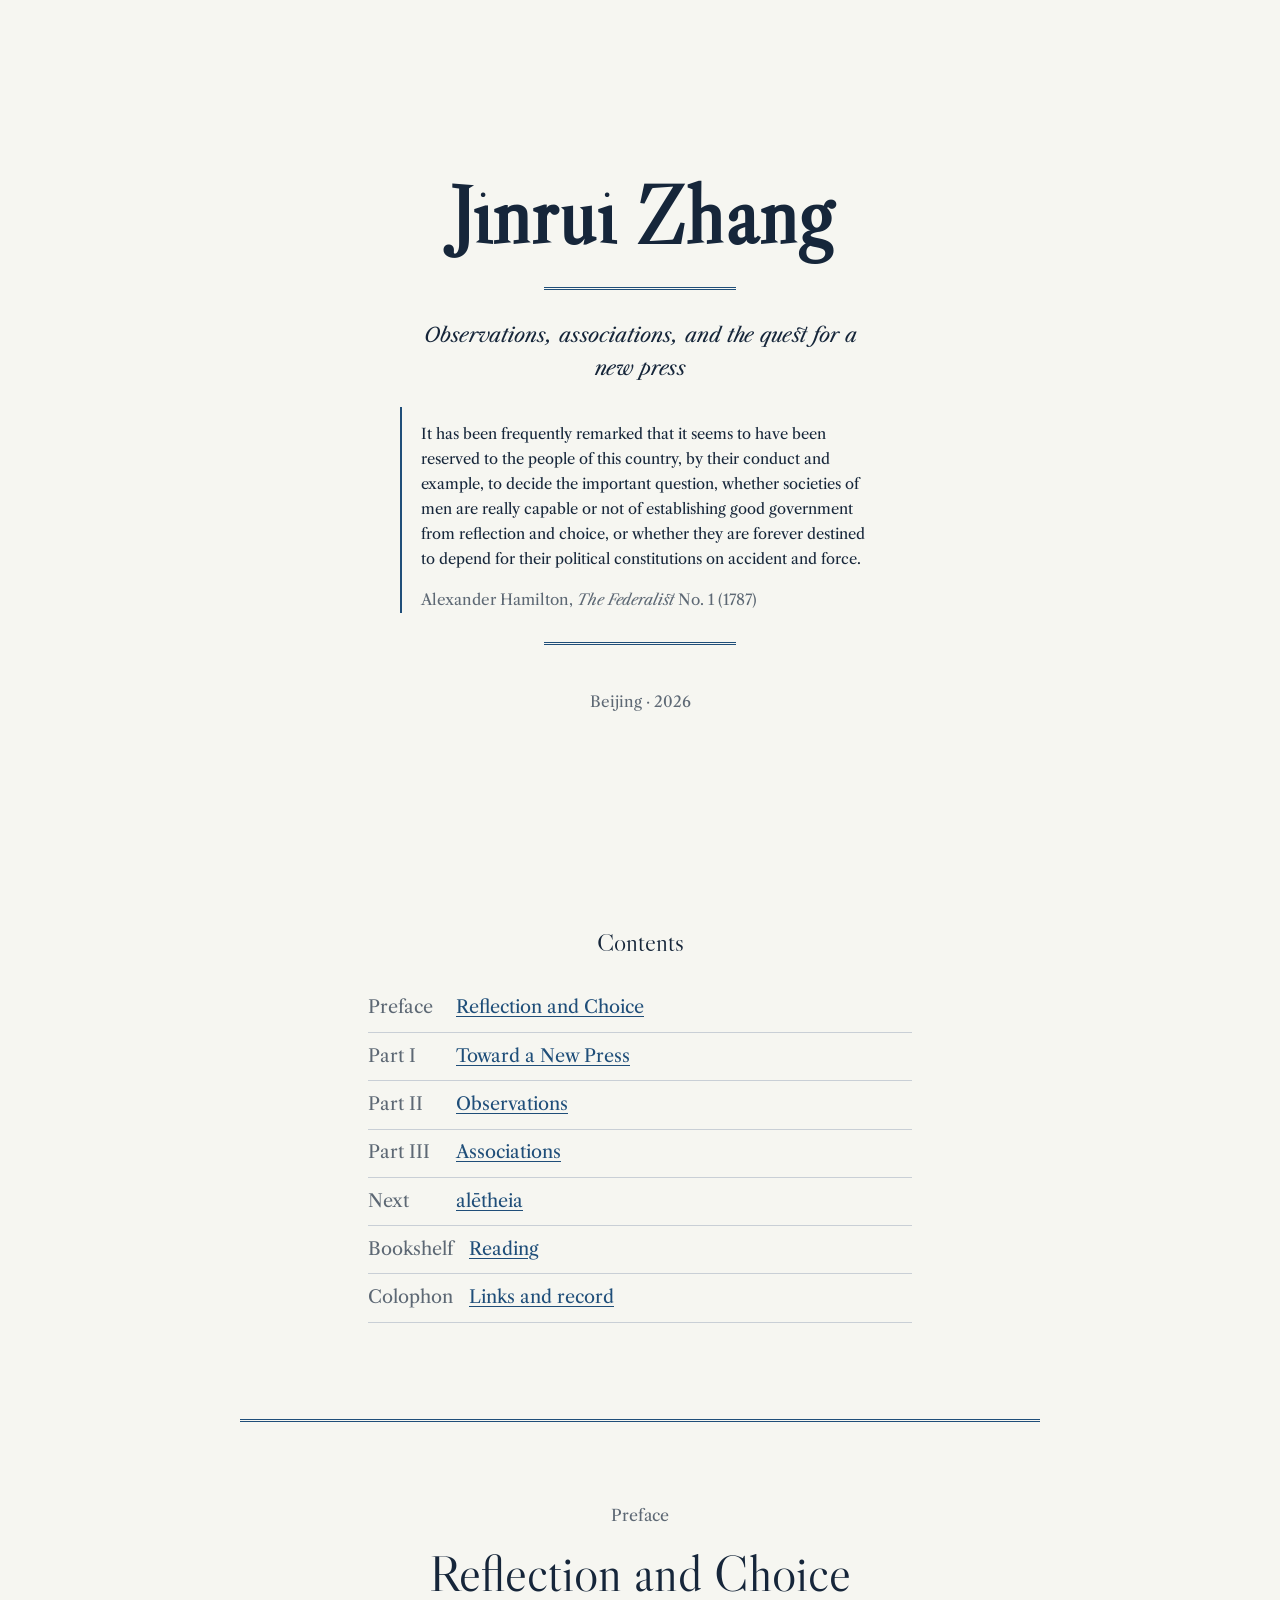
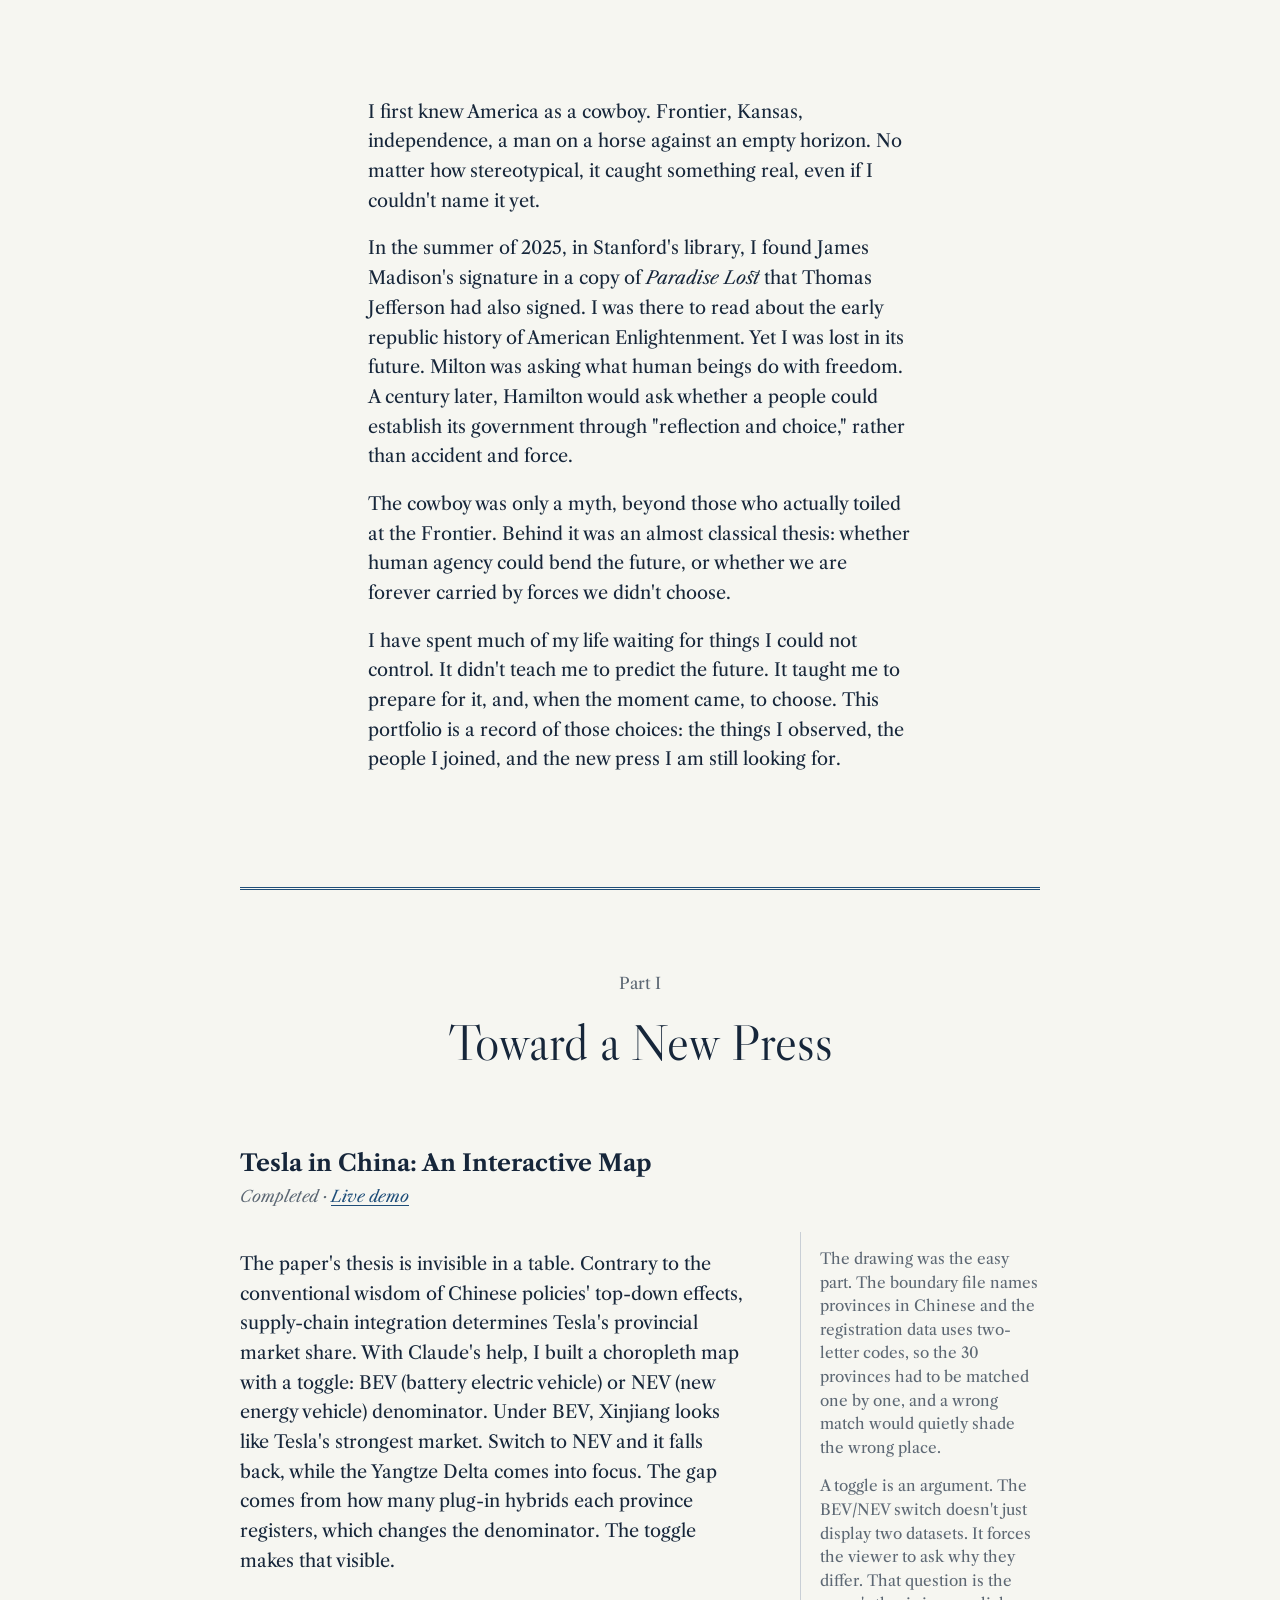
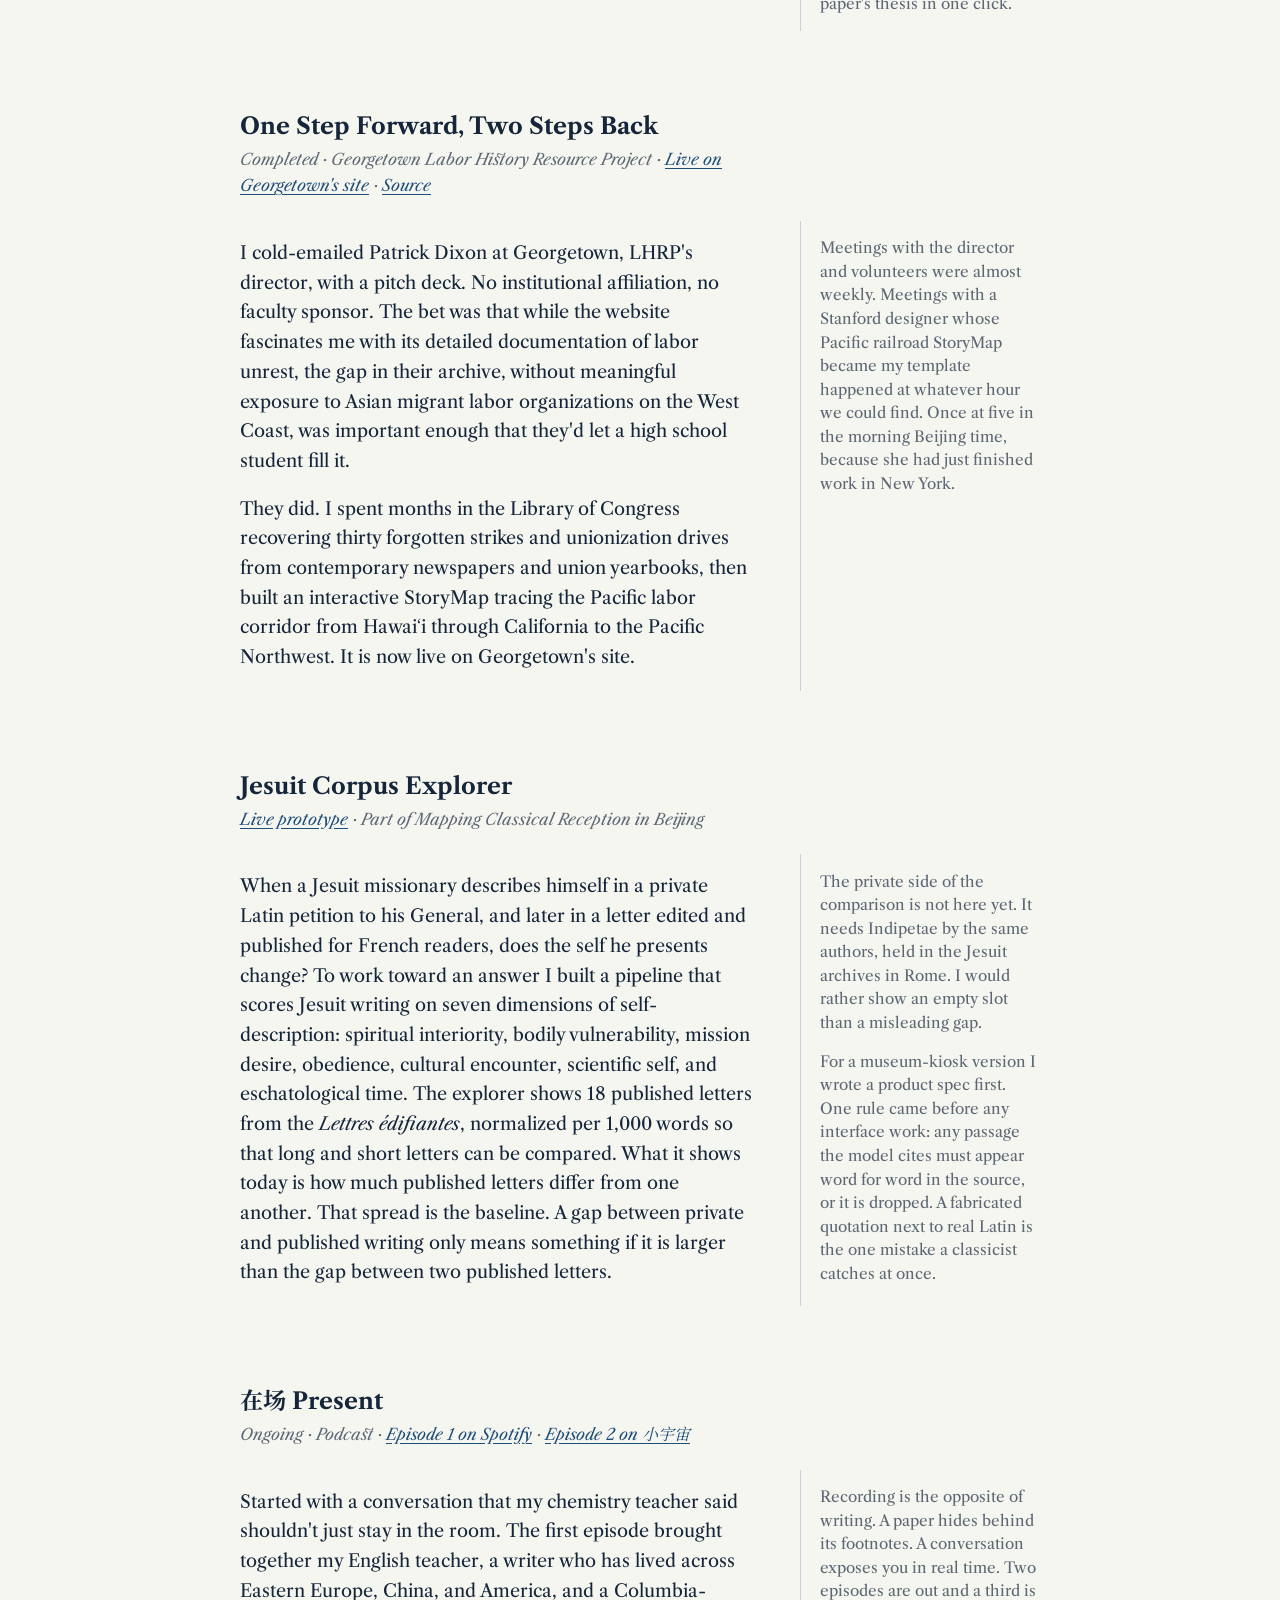
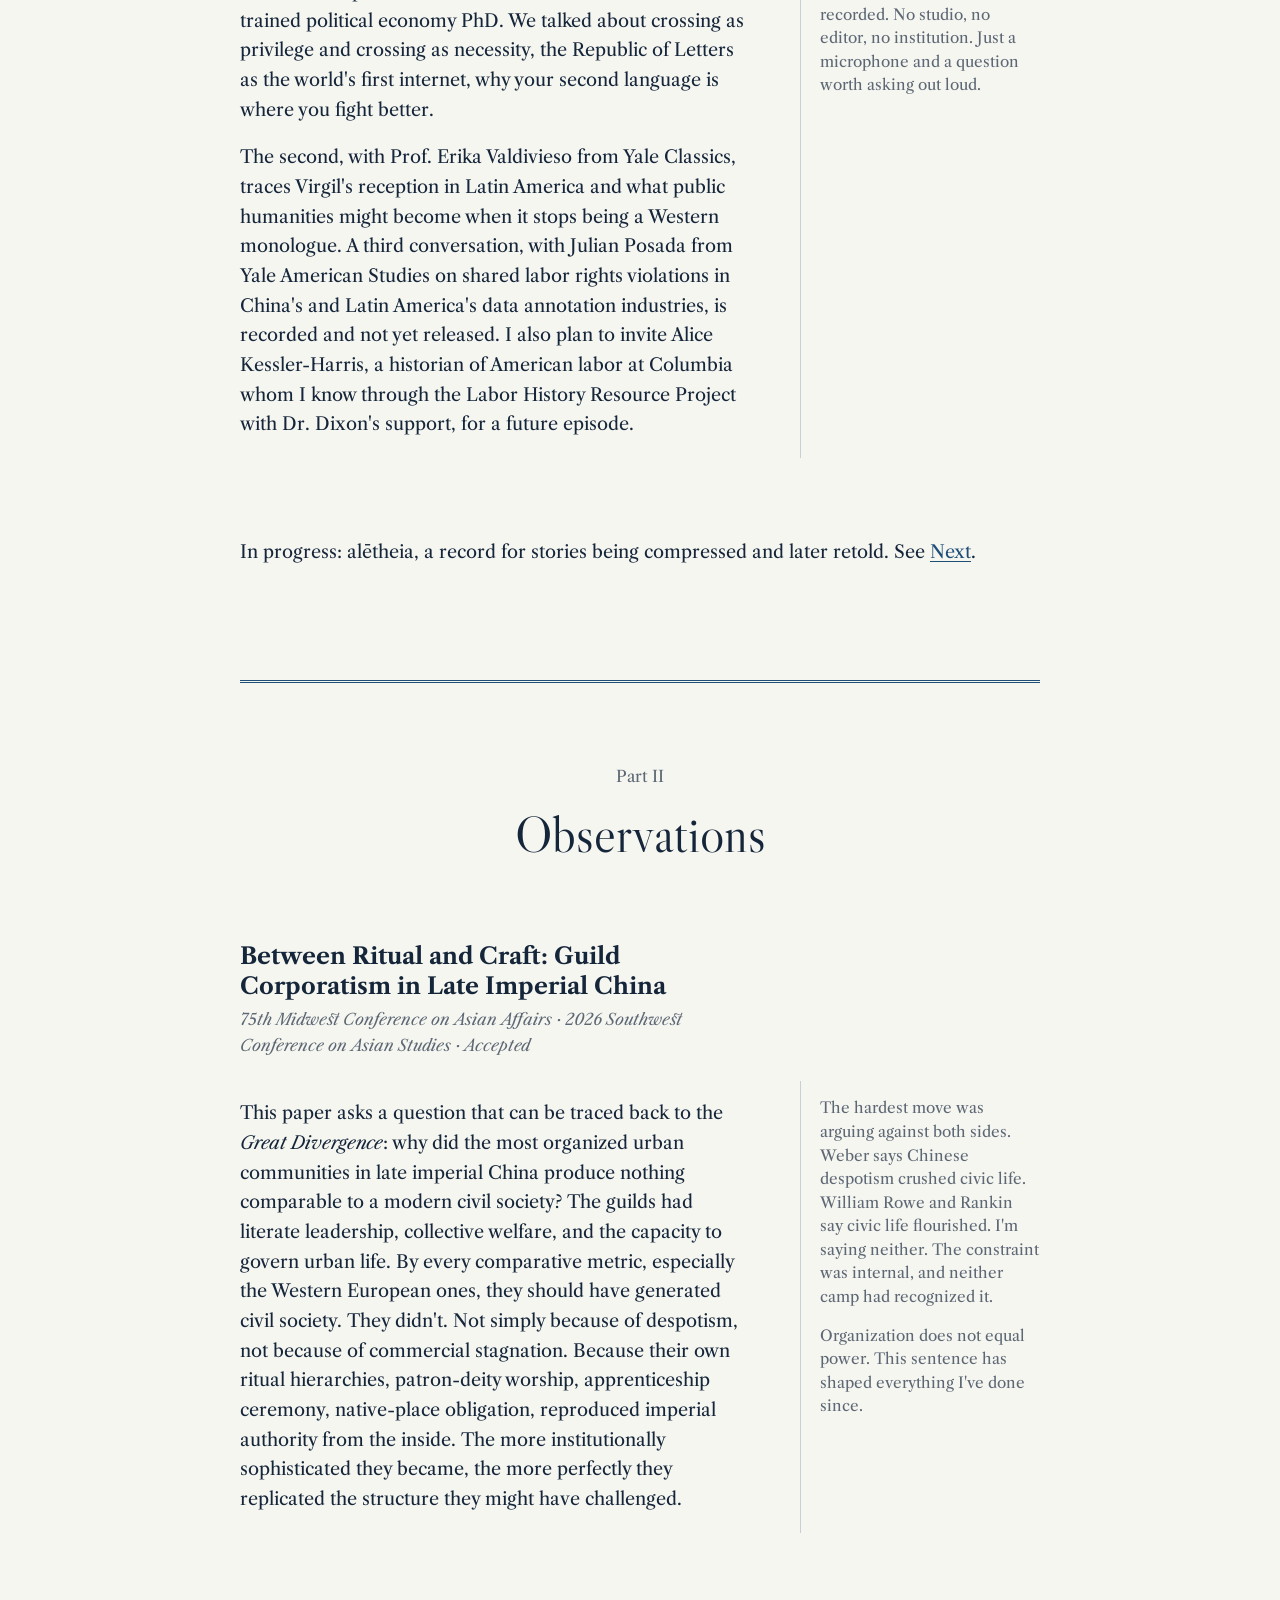
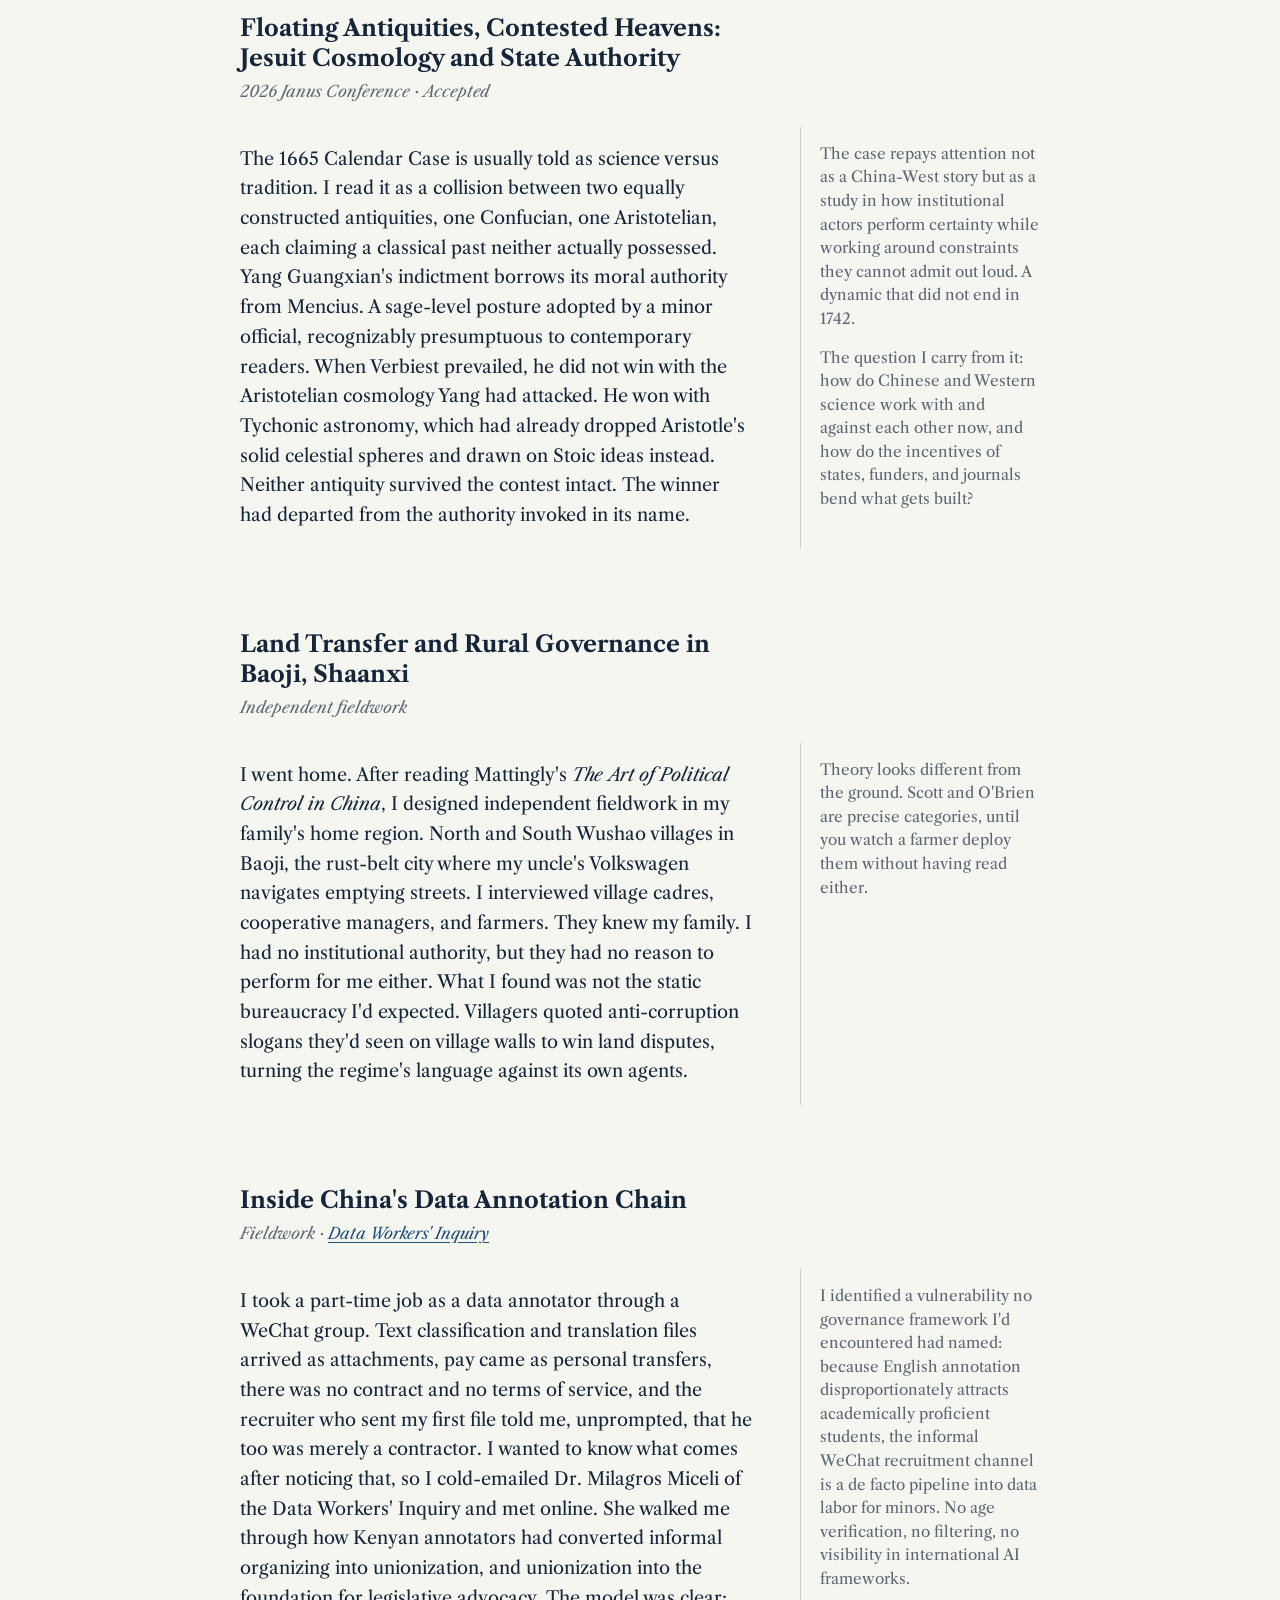
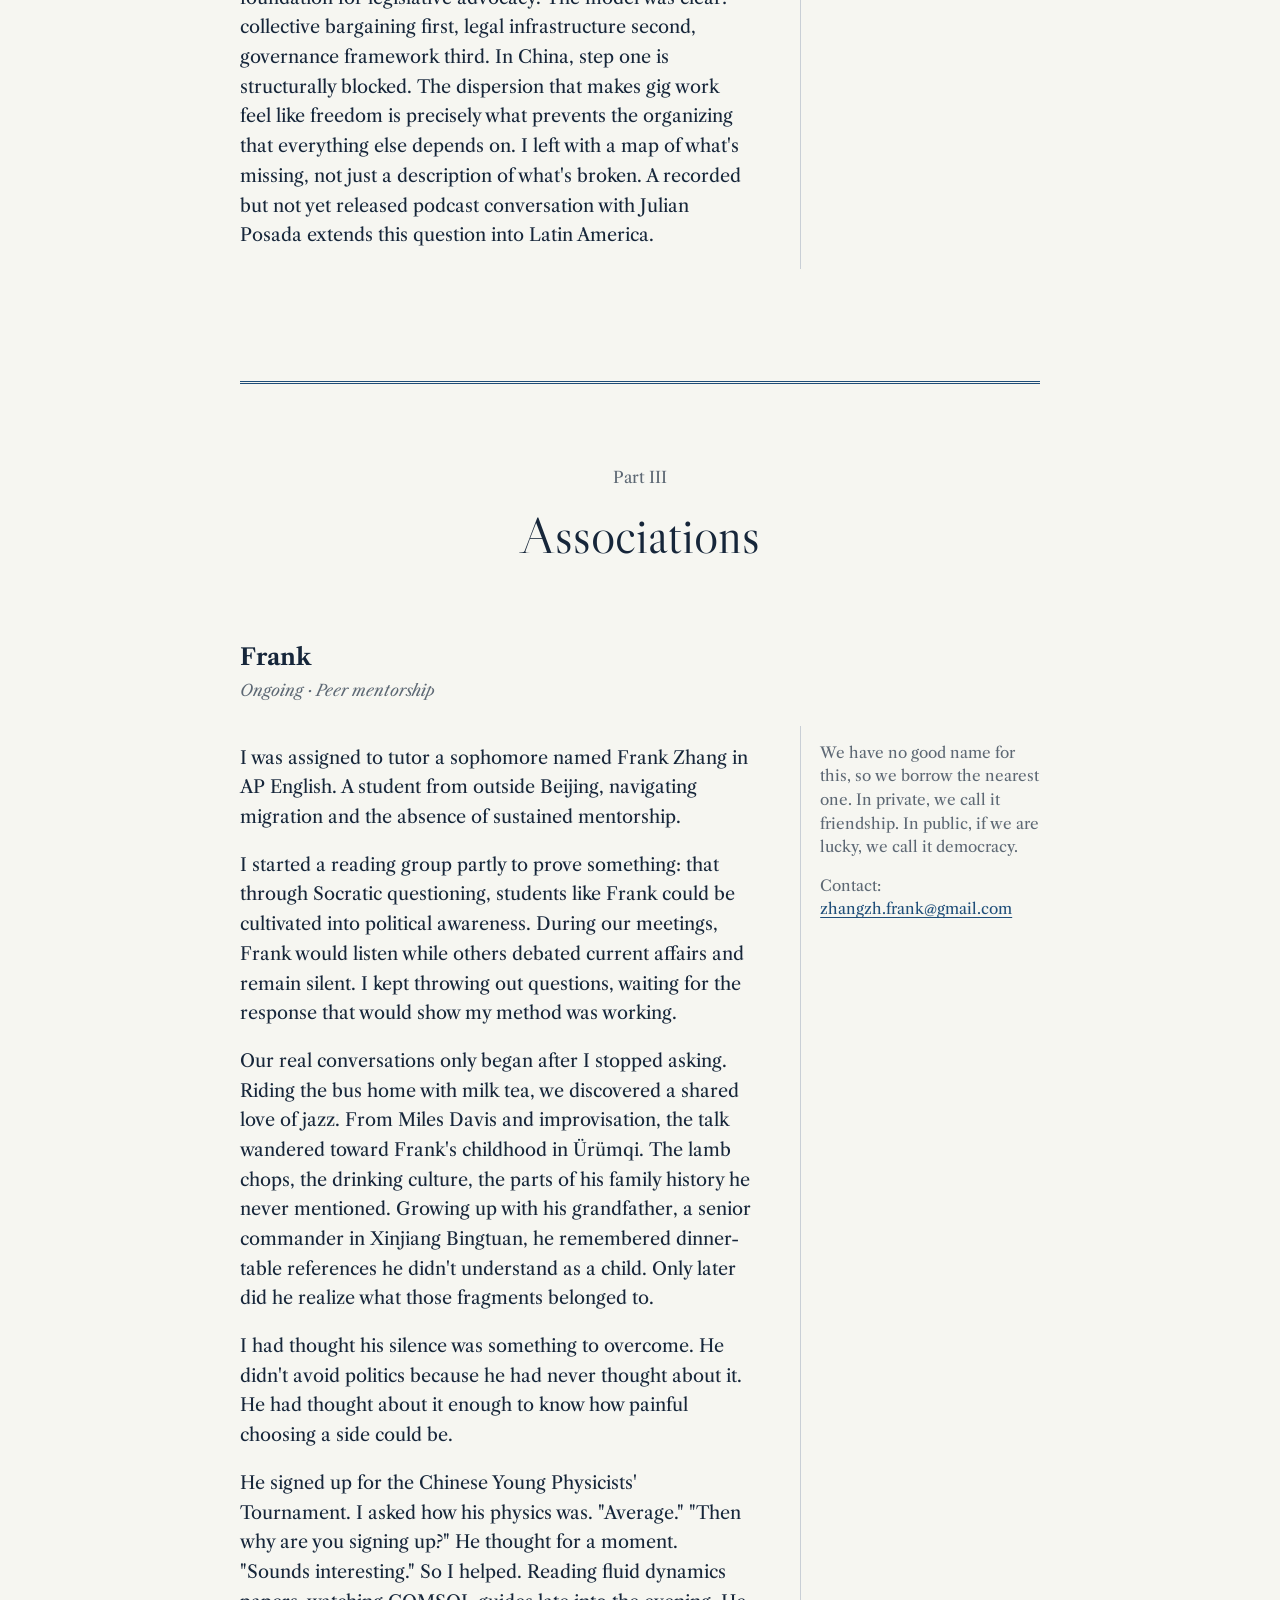
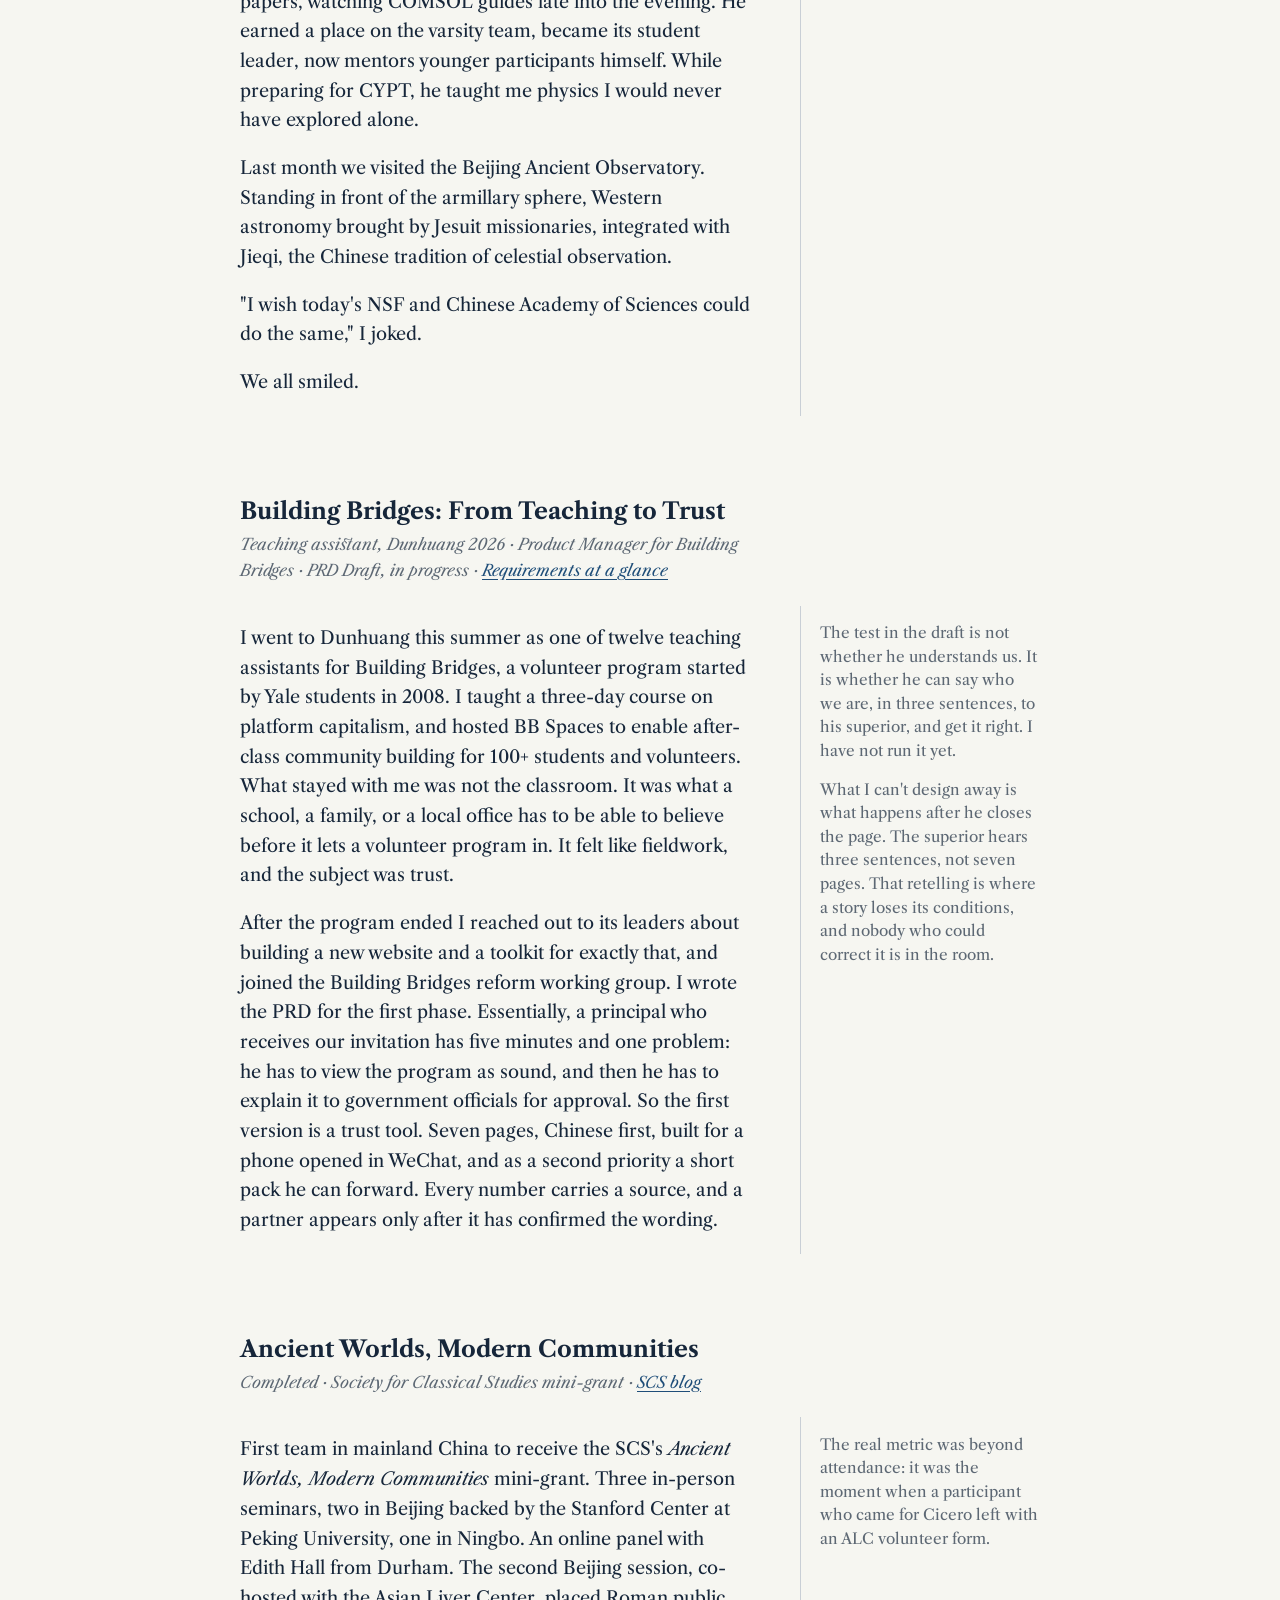
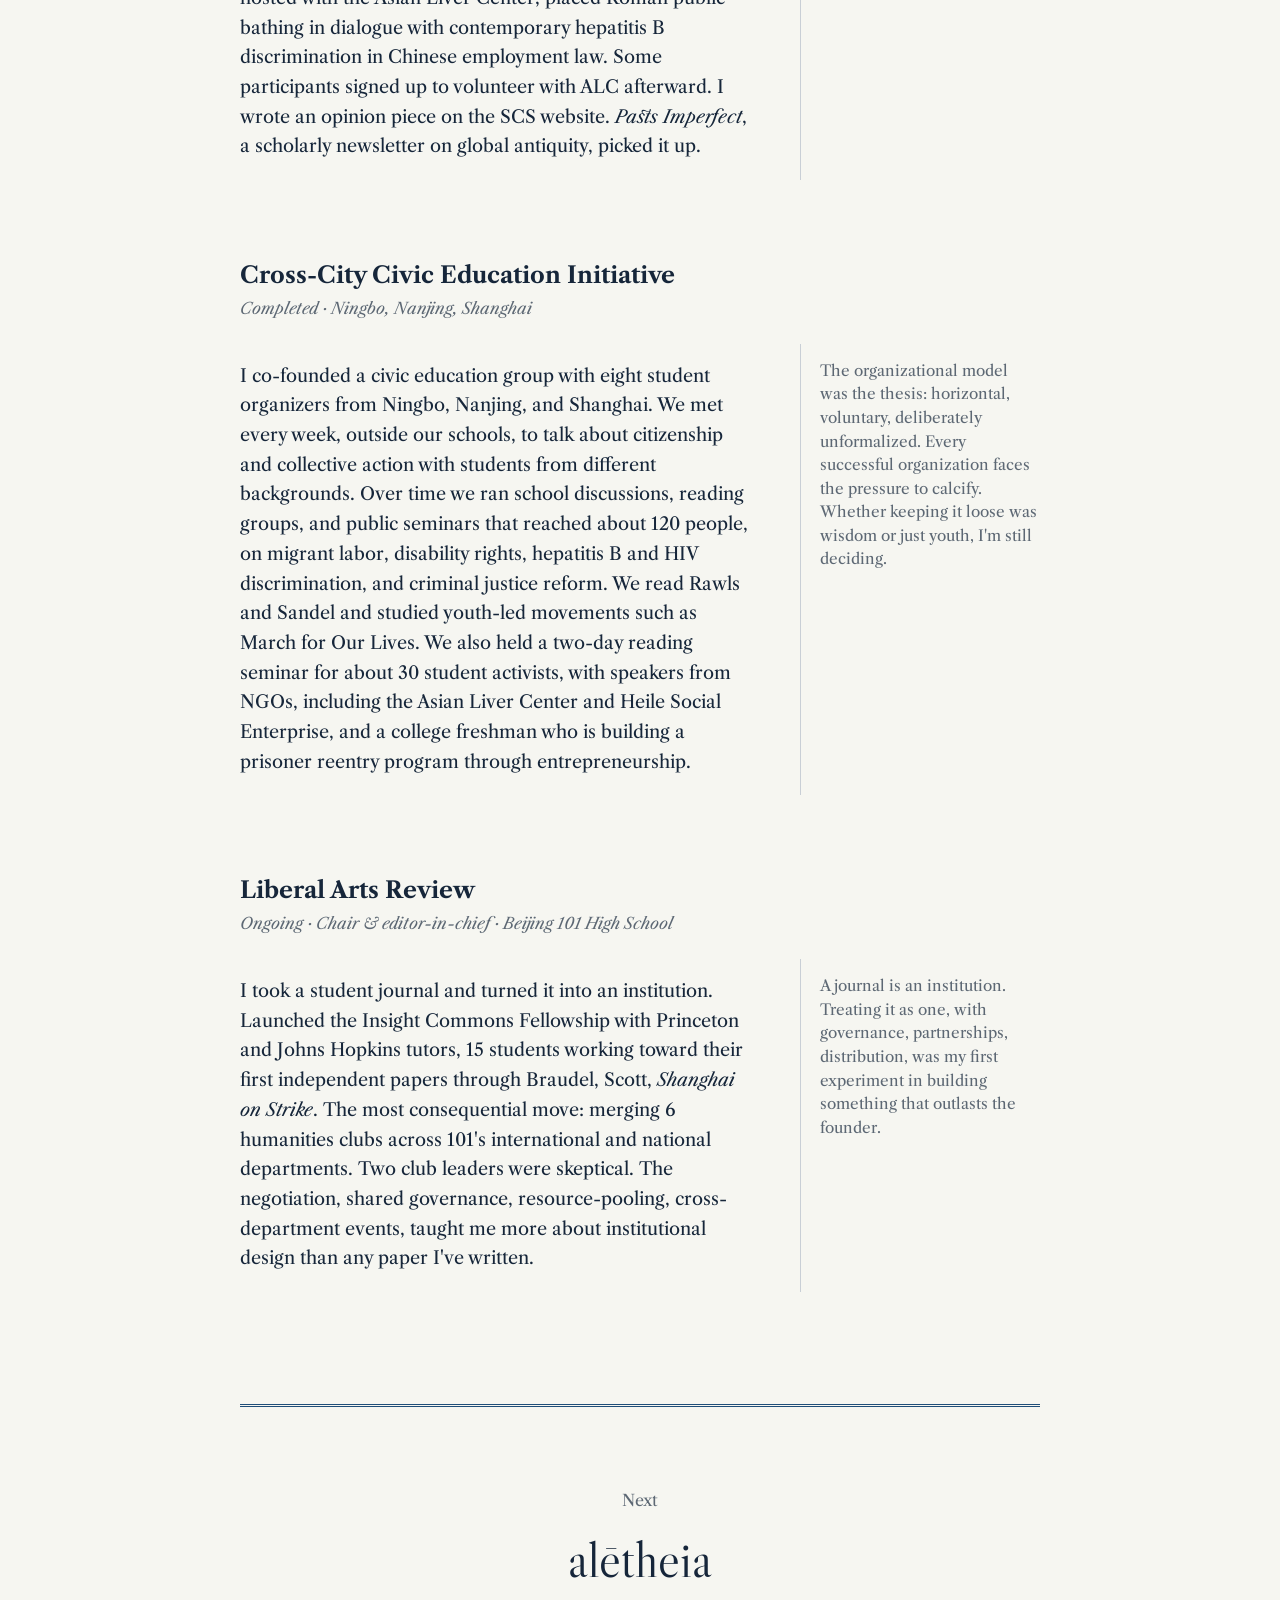
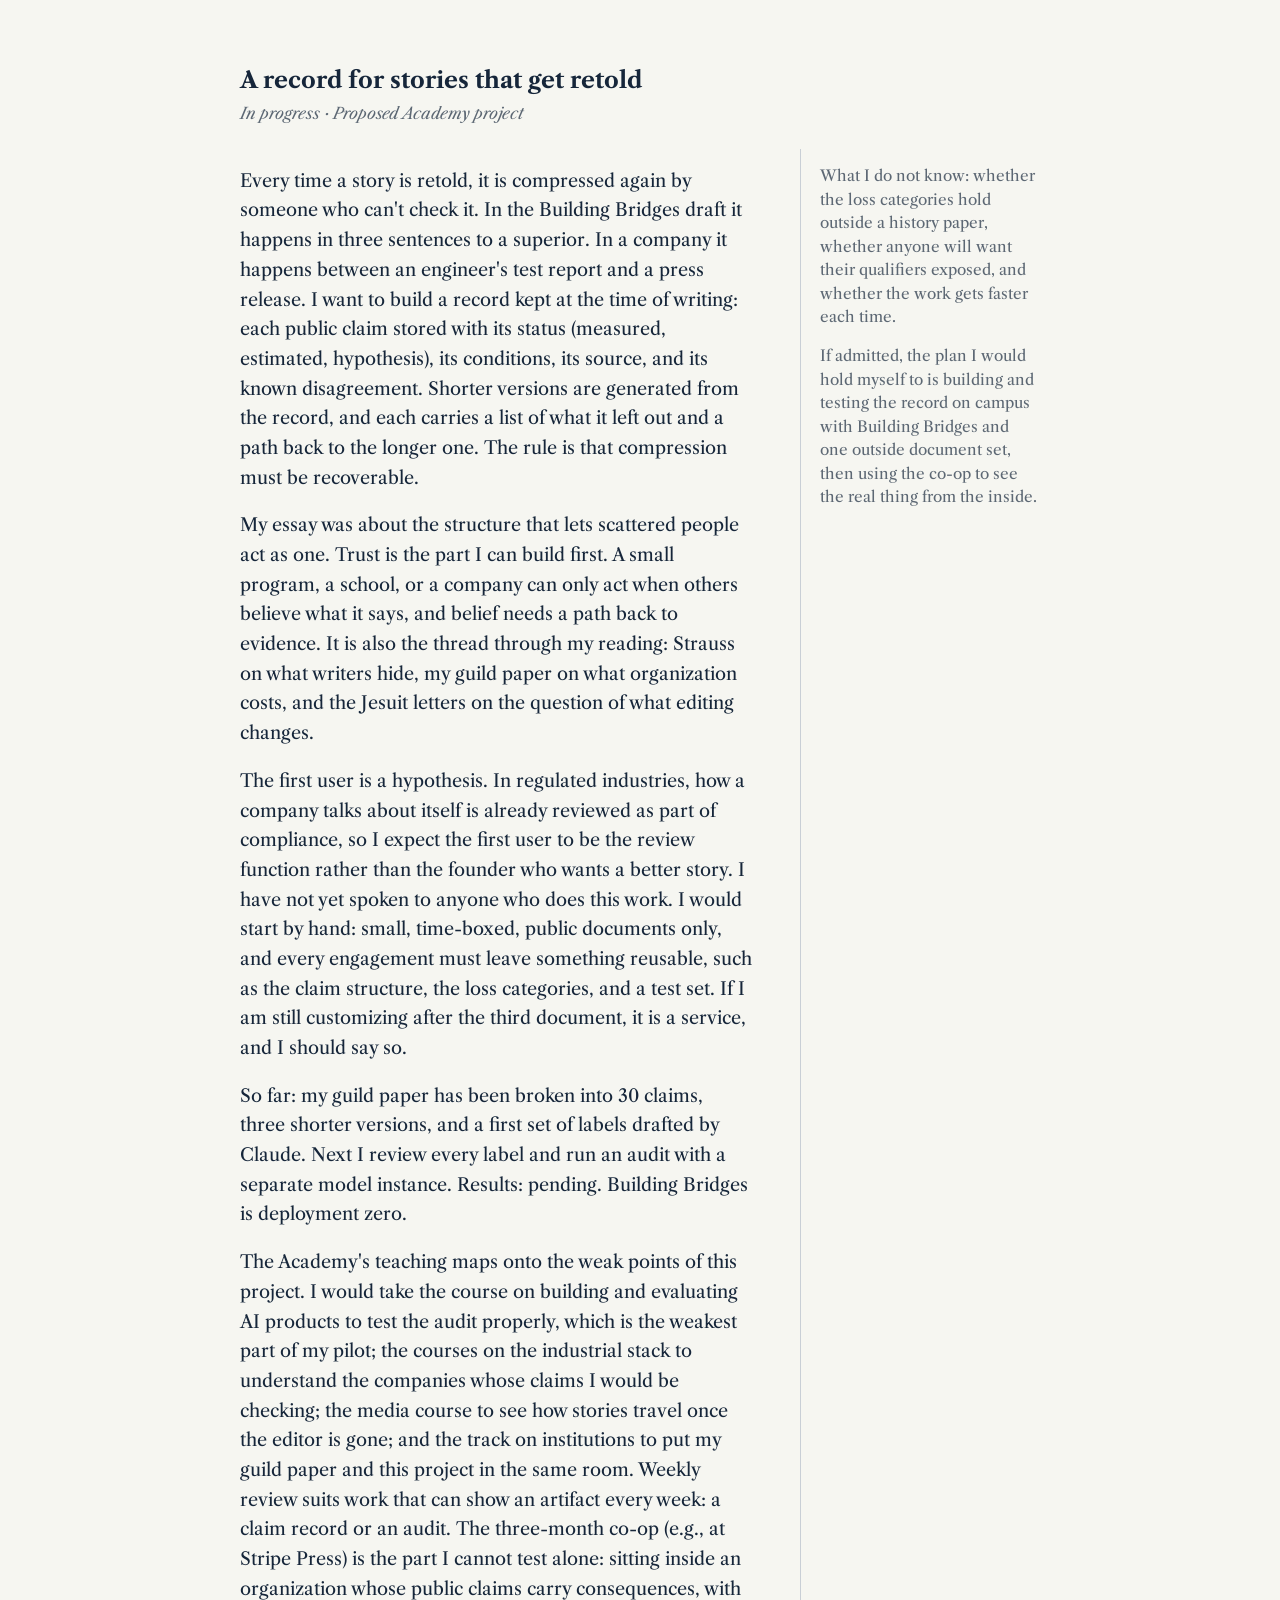
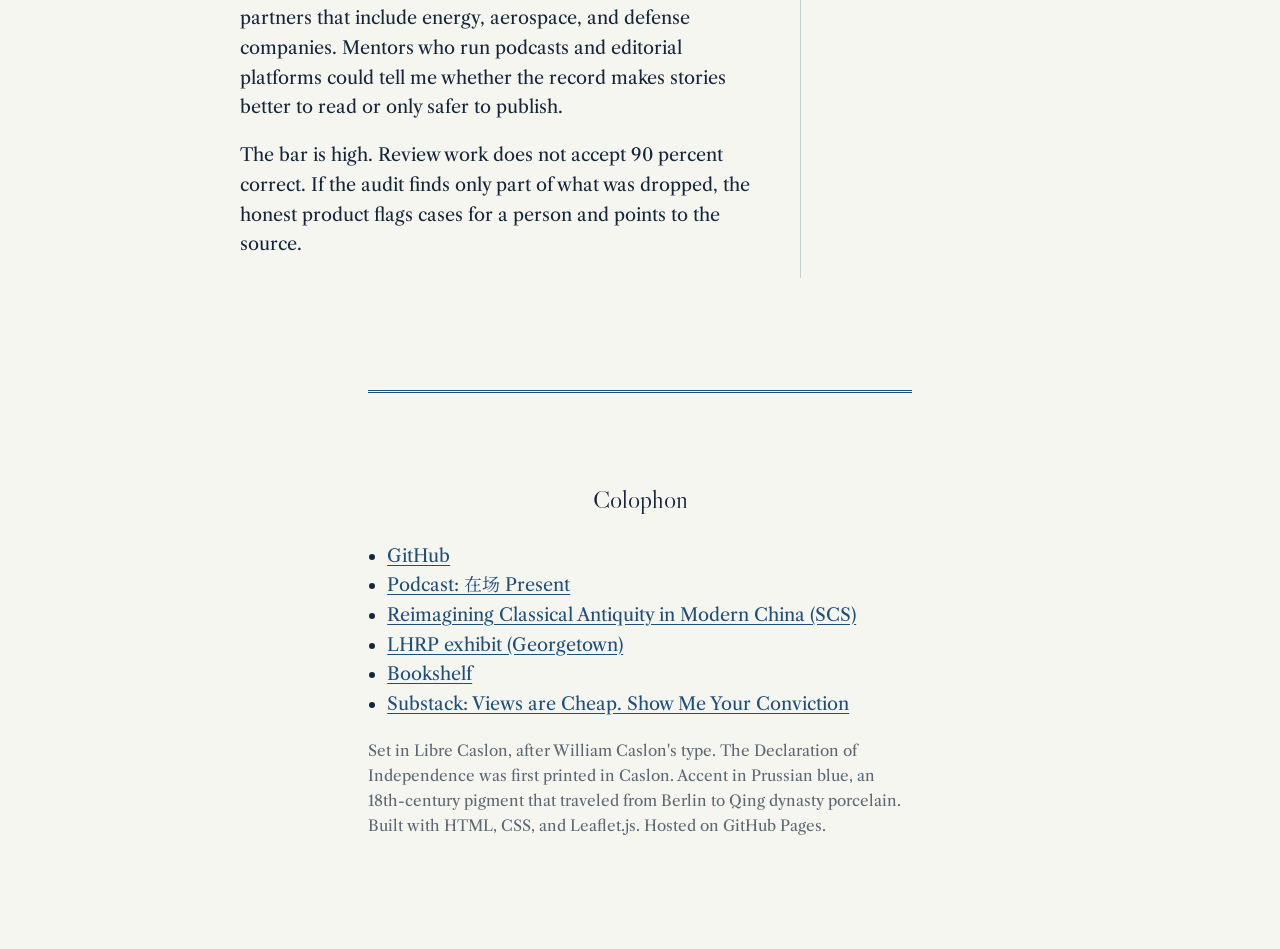
==== commit c08be90b: "Add files via upload haa portfolio new version" ====
--- a/index.html
+++ b/index.html
@@ -4,6 +4,14 @@
 <meta charset="utf-8">
 <meta name="viewport" content="width=device-width, initial-scale=1">
 <title>Jinrui Zhang</title>
+<meta name="description" content="Jinrui Zhang. Research, public engagement, and prototypes on why institutions fail and how to build ones that do. Beijing, 2026.">
+<meta property="og:type" content="website">
+<meta property="og:title" content="Jinrui Zhang">
+<meta property="og:description" content="Jinrui Zhang. Research, public engagement, and prototypes on why institutions fail and how to build ones that do. Beijing, 2026.">
+<meta name="theme-color" content="#f6f6f1">
+<!-- Keeps search engines from listing this page. Delete the next line after the application if you want to be found by search. -->
+<meta name="robots" content="noindex, nofollow">
+<link rel="icon" href="data:image/svg+xml,%3Csvg xmlns='http://www.w3.org/2000/svg' viewBox='0 0 64 64'%3E%3Crect width='64' height='64' fill='%231f4e79'/%3E%3Ctext x='32' y='45' font-size='34' text-anchor='middle' fill='%23f6f6f1' font-family='Georgia,serif'%3EJZ%3C/text%3E%3C/svg%3E">
 <link rel="preconnect" href="https://fonts.googleapis.com">
 <link rel="preconnect" href="https://fonts.gstatic.com" crossorigin>
 <link href="https://fonts.googleapis.com/css2?family=Libre+Caslon+Display&family=Libre+Caslon+Text:ital,wght@0,400;0,700;1,400&family=Noto+Serif+SC:wght@400;700&display=swap" rel="stylesheet">
@@ -28,9 +36,10 @@
     <h2>Contents</h2>
     <ol>
       <li><span>Preface</span><a href="#preface">Reflection and Choice</a></li>
-      <li><span>Part I</span><a href="#press">Press</a></li>
+      <li><span>Part I</span><a href="#press">Toward a New Press</a></li>
       <li><span>Part II</span><a href="#observations">Observations</a></li>
       <li><span>Part III</span><a href="#associations">Associations</a></li>
+      <li><span>Next</span><a href="#next">alētheia</a></li>
       <li><span>Bookshelf</span><a href="bookshelf.html">Reading</a></li>
       <li><span>Colophon</span><a href="#colophon">Links and record</a></li>
     </ol>
@@ -44,7 +53,7 @@
     </div>
     <div style="max-width: var(--measure); margin: 0 auto;">
       <p>I first knew America as a cowboy. Frontier, Kansas, independence, a man on a horse against an empty horizon. No matter how stereotypical, it caught something real, even if I couldn't name it yet.</p>
-      <p>Last summer, in Stanford's library, I found James Madison's annotations in the margins of <em>Paradise Lost</em>. I was there to read about the early republic history of American Enlightenment. Yet I was lost in its future. Milton was asking what human beings do with freedom. A century later, Hamilton would ask whether a people could establish its government through "reflection and choice," rather than accident and force.</p>
+      <p>In the summer of 2025, in Stanford's library, I found James Madison's signature in a copy of <em>Paradise Lost</em> that Thomas Jefferson had also signed. I was there to read about the early republic history of American Enlightenment. Yet I was lost in its future. Milton was asking what human beings do with freedom. A century later, Hamilton would ask whether a people could establish its government through "reflection and choice," rather than accident and force.</p>
       <p>The cowboy was only a myth, beyond those who actually toiled at the Frontier. Behind it was an almost classical thesis: whether human agency could bend the future, or whether we are forever carried by forces we didn't choose.</p>
       <p>I have spent much of my life waiting for things I could not control. It didn't teach me to predict the future. It taught me to prepare for it, and, when the moment came, to choose. This portfolio is a record of those choices: the things I observed, the people I joined, and the new press I am still looking for.</p>
     </div>
@@ -54,19 +63,19 @@
   <section class="part" id="press">
     <div class="part-opener">
       <p class="part-num">Part I</p>
-      <h2>Press</h2>
+      <h2>Toward a New Press</h2>
     </div>
 
     <article class="project" id="tesla-map">
       <header>
         <h3>Tesla in China: An Interactive Map</h3>
-        <p class="meta"><a href="tesla-map.html">Live demo</a></p>
-      </header>
-      <div class="main">
-        <p>The paper's thesis is invisible in a table. Supply-chain integration, not policy, determines Tesla's provincial market share. I built a choropleth map with a toggle: BEV or NEV denominator. Under BEV, Xinjiang looks like Tesla's strongest market. Switch to NEV, it collapses. The Yangtze Delta snaps into focus. The discrepancy is a PHEV composition artifact. I found the bug in our own analysis, then built the button that shows it.</p>
-      </div>
-      <aside class="margin">
-        <p>First map I ever coded. Learned Leaflet.js from documentation. The GeoJSON boundaries needed manual matching to 30 province codes, one by one.</p>
+        <p class="meta">Completed · <a href="tesla-map.html">Live demo</a></p>
+      </header>
+      <div class="main">
+        <p>The paper's thesis is invisible in a table. Contrary to the conventional wisdom of Chinese policies' top-down effects, supply-chain integration determines Tesla's provincial market share. With Claude's help, I built a choropleth map with a toggle: BEV (battery electric vehicle) or NEV (new energy vehicle) denominator. Under BEV, Xinjiang looks like Tesla's strongest market. Switch to NEV and it falls back, while the Yangtze Delta comes into focus. The gap comes from how many plug-in hybrids each province registers, which changes the denominator. The toggle makes that visible.</p>
+      </div>
+      <aside class="margin">
+        <p>The drawing was the easy part. The boundary file names provinces in Chinese and the registration data uses two-letter codes, so the 30 provinces had to be matched one by one, and a wrong match would quietly shade the wrong place.</p>
         <p>A toggle is an argument. The BEV/NEV switch doesn't just display two datasets. It forces the viewer to ask why they differ. That question is the paper's thesis in one click.</p>
       </aside>
     </article>
@@ -74,14 +83,14 @@
     <article class="project" id="lhrp">
       <header>
         <h3>One Step Forward, Two Steps Back</h3>
-        <p class="meta">Georgetown Labor History Resource Project · <a href="https://lhrp.georgetown.edu/featured/one-step-forward-two-steps-back.html">Live on Georgetown's site</a> · <a href="lhrp-storymap.html">Source</a></p>
-      </header>
-      <div class="main">
-        <p>I cold-emailed Patrick Dixon at Georgetown with a pitch deck. No institutional affiliation, no faculty sponsor. The bet was that the gap in their archive, no Asian migrant labor section, was large enough that they'd let a high school student fill it. They did. I spent months in the Library of Congress recovering thirty forgotten strikes and unionization drives from contemporary newspapers and union yearbooks, then built an interactive StoryMap tracing the Pacific labor corridor from Hawai&#699;i through California to the Pacific Northwest. It is now live on Georgetown's site.</p>
-      </div>
-      <aside class="margin">
-        <p>Meetings with the director were almost weekly. Meetings with a Stanford designer whose Pacific railroad StoryMap became my template happened at whatever hour we could find. Once at five in the morning Beijing time, because she had just finished work in New York.</p>
-        <p>Primary sources don't argue. They accumulate. Thirty incidents, individually minor, collectively undeniable. The StoryMap's job is to make that accumulation visible in space.</p>
+        <p class="meta">Completed · Georgetown Labor History Resource Project · <a href="https://lhrp.georgetown.edu/featured/one-step-forward-two-steps-back.html">Live on Georgetown's site</a> · <a href="lhrp-storymap.html">Source</a></p>
+      </header>
+      <div class="main">
+        <p>I cold-emailed Patrick Dixon at Georgetown, LHRP's director, with a pitch deck. No institutional affiliation, no faculty sponsor. The bet was that while the website fascinates me with its detailed documentation of labor unrest, the gap in their archive, without meaningful exposure to Asian migrant labor organizations on the West Coast, was important enough that they'd let a high school student fill it.</p>
+        <p>They did. I spent months in the Library of Congress recovering thirty forgotten strikes and unionization drives from contemporary newspapers and union yearbooks, then built an interactive StoryMap tracing the Pacific labor corridor from Hawai&#699;i through California to the Pacific Northwest. It is now live on Georgetown's site.</p>
+      </div>
+      <aside class="margin">
+        <p>Meetings with the director and volunteers were almost weekly. Meetings with a Stanford designer whose Pacific railroad StoryMap became my template happened at whatever hour we could find. Once at five in the morning Beijing time, because she had just finished work in New York.</p>
       </aside>
     </article>
 
@@ -95,22 +104,24 @@
       </div>
       <aside class="margin">
         <p>The private side of the comparison is not here yet. It needs Indipetae by the same authors, held in the Jesuit archives in Rome. I would rather show an empty slot than a misleading gap.</p>
-        <p>For a museum-kiosk version I wrote a product spec first. One rule came before any interface work: any passage the model cites must appear word for word in the source, or it is dropped. A fabricated quotation next to real Latin is the one mistake a specialist catches at once.</p>
+        <p>For a museum-kiosk version I wrote a product spec first. One rule came before any interface work: any passage the model cites must appear word for word in the source, or it is dropped. A fabricated quotation next to real Latin is the one mistake a classicist catches at once.</p>
       </aside>
     </article>
 
     <article class="project" id="podcast">
       <header>
         <h3>&#22312;&#22330; Present</h3>
-        <p class="meta">Podcast · <a href="https://open.spotify.com/episode/6U6KimrhKk2XLNrRVssqsQ">Episode 1 on Spotify</a> · <a href="https://www.xiaoyuzhoufm.com/episode/6a9be85ff03e74ee6b057d5e">Episode 2 on &#23567;&#23431;&#23449;</a></p>
-      </header>
-      <div class="main">
-        <p>Started with a conversation my chemistry teacher said shouldn't just stay in the room. The first episode brought together my English teacher, a writer who has lived across Eastern Europe, China, and America, and a Columbia-trained political economy PhD. We talked about crossing as privilege and crossing as necessity, the Republic of Letters as the world's first internet, why your second language is where you fight better. The second, with Erika Valdivieso from Yale Classics, traces Virgil's reception in Latin America and what public humanities might become when it stops being a Western monologue. A third conversation, with Julian Posada from Yale American Studies on shared labor rights violations in China's and Latin America's data annotation industries, is recorded and not yet released. More labor scholars from LAWCHA to follow.</p>
+        <p class="meta">Ongoing · Podcast · <a href="https://open.spotify.com/episode/6U6KimrhKk2XLNrRVssqsQ">Episode 1 on Spotify</a> · <a href="https://www.xiaoyuzhoufm.com/episode/6a9be85ff03e74ee6b057d5e">Episode 2 on &#23567;&#23431;&#23449;</a></p>
+      </header>
+      <div class="main">
+        <p>Started with a conversation that my chemistry teacher said shouldn't just stay in the room. The first episode brought together my English teacher, a writer who has lived across Eastern Europe, China, and America, and a Columbia-trained political economy PhD. We talked about crossing as privilege and crossing as necessity, the Republic of Letters as the world's first internet, why your second language is where you fight better.</p>
+        <p>The second, with Prof. Erika Valdivieso from Yale Classics, traces Virgil's reception in Latin America and what public humanities might become when it stops being a Western monologue. A third conversation, with Julian Posada from Yale American Studies on shared labor rights violations in China's and Latin America's data annotation industries, is recorded and not yet released. I also plan to invite Alice Kessler-Harris, a historian of American labor at Columbia whom I know through the Labor History Resource Project with Dr. Dixon's support, for a future episode.</p>
       </div>
       <aside class="margin">
         <p>Recording is the opposite of writing. A paper hides behind its footnotes. A conversation exposes you in real time. Two episodes are out and a third is recorded. No studio, no editor, no institution. Just a microphone and a question worth asking out loud.</p>
       </aside>
     </article>
+      <p class="note" style="margin-top:2rem">In progress: alētheia, a record for stories being compressed and later retold. See <a href="#next">Next</a>.</p>
   </section>
 
   <!-- PART II: OBSERVATIONS -->
@@ -126,11 +137,11 @@
         <p class="meta">75th Midwest Conference on Asian Affairs · 2026 Southwest Conference on Asian Studies · Accepted</p>
       </header>
       <div class="main">
-        <p>This paper asks a question that can be traced back to the <em>Great Divergence</em>: why did the most organized urban communities in late imperial China produce nothing resembling civic autonomy? The guilds had literate leadership, collective welfare, and the capacity to govern urban life. By every comparative metric, especially the Western European ones, they should have generated civil society. They didn't. Not simply because of despotism, not because of commercial stagnation. Because their own ritual hierarchies, patron-deity worship, apprenticeship ceremony, native-place obligation, reproduced imperial authority from the inside. The more institutionally sophisticated they became, the more perfectly they replicated the structure they might have challenged.</p>
+        <p>This paper asks a question that can be traced back to the <em>Great Divergence</em>: why did the most organized urban communities in late imperial China produce nothing comparable to a modern civil society? The guilds had literate leadership, collective welfare, and the capacity to govern urban life. By every comparative metric, especially the Western European ones, they should have generated civil society. They didn't. Not simply because of despotism, not because of commercial stagnation. Because their own ritual hierarchies, patron-deity worship, apprenticeship ceremony, native-place obligation, reproduced imperial authority from the inside. The more institutionally sophisticated they became, the more perfectly they replicated the structure they might have challenged.</p>
       </div>
       <aside class="margin">
         <p>The hardest move was arguing against both sides. Weber says Chinese despotism crushed civic life. William Rowe and Rankin say civic life flourished. I'm saying neither. The constraint was internal, and neither camp had recognized it.</p>
-        <p>Organization does not equal liberation. This sentence has shaped everything I've done since.</p>
+        <p>Organization does not equal power. This sentence has shaped everything I've done since.</p>
       </aside>
     </article>
 
@@ -140,10 +151,11 @@
         <p class="meta">2026 Janus Conference · Accepted</p>
       </header>
       <div class="main">
-        <p>The 1665 Calendar Case is usually told as science versus tradition. I read it as a collision between two equally constructed antiquities, one Confucian, one Aristotelian, each claiming a classical past neither actually possessed. Yang Guangxian's indictment borrows its moral authority from Mencius. A sage-level posture adopted by a minor official, recognizably presumptuous to contemporary readers. When Verbiest prevailed, he won not with the system Yang had attacked but with one that had already quietly abandoned its own classical foundations. Neither antiquity survived the contest intact. The winner had departed from the authority invoked in its name.</p>
+        <p>The 1665 Calendar Case is usually told as science versus tradition. I read it as a collision between two equally constructed antiquities, one Confucian, one Aristotelian, each claiming a classical past neither actually possessed. Yang Guangxian's indictment borrows its moral authority from Mencius. A sage-level posture adopted by a minor official, recognizably presumptuous to contemporary readers. When Verbiest prevailed, he did not win with the Aristotelian cosmology Yang had attacked. He won with Tychonic astronomy, which had already dropped Aristotle's solid celestial spheres and drawn on Stoic ideas instead. Neither antiquity survived the contest intact. The winner had departed from the authority invoked in its name.</p>
       </div>
       <aside class="margin">
         <p>The case repays attention not as a China-West story but as a study in how institutional actors perform certainty while working around constraints they cannot admit out loud. A dynamic that did not end in 1742.</p>
+        <p>The question I carry from it: how do Chinese and Western science work with and against each other now, and how do the incentives of states, funders, and journals bend what gets built?</p>
       </aside>
     </article>
 
@@ -153,7 +165,7 @@
         <p class="meta">Independent fieldwork</p>
       </header>
       <div class="main">
-        <p>I went home. After reading Mattingly's <em>The Art of Political Control in China</em>, I designed independent fieldwork in my family's home region. North and South Wushao villages in Baoji, the rust-belt city where my uncle's Volkswagen navigates emptying streets. I interviewed village cadres, cooperative managers, and farmers. They knew my family. I had no institutional authority, but they had no reason to perform for me either. What I found was not the static bureaucracy I'd expected. Villagers quoted anti-corruption slogans they'd seen on village walls to win land disputes. The regime's language, turned against its own agents.</p>
+        <p>I went home. After reading Mattingly's <em>The Art of Political Control in China</em>, I designed independent fieldwork in my family's home region. North and South Wushao villages in Baoji, the rust-belt city where my uncle's Volkswagen navigates emptying streets. I interviewed village cadres, cooperative managers, and farmers. They knew my family. I had no institutional authority, but they had no reason to perform for me either. What I found was not the static bureaucracy I'd expected. Villagers quoted anti-corruption slogans they'd seen on village walls to win land disputes, turning the regime's language against its own agents.</p>
       </div>
       <aside class="margin">
         <p>Theory looks different from the ground. Scott and O'Brien are precise categories, until you watch a farmer deploy them without having read either.</p>
@@ -166,7 +178,7 @@
         <p class="meta">Fieldwork · <a href="https://data-workers.org/">Data Workers' Inquiry</a></p>
       </header>
       <div class="main">
-        <p>The essay tells the WeChat group, the missing contract, the recruiter who said he too was merely a contractor. What it doesn't tell is what I did next. I cold-emailed Dr. Milagros Miceli of the Data Workers' Inquiry and met online. She walked me through how Kenyan annotators had converted informal organizing into unionization, and unionization into the foundation for legislative advocacy. The model was clear: collective bargaining first, legal infrastructure second, governance framework third. In China, step one is structurally blocked. The dispersion that makes gig work feel like freedom is precisely what prevents the organizing that everything else depends on. I left with a map of what's missing, not just a description of what's broken. A recorded but not yet released podcast conversation with Julian Posada extends this question into Latin America.</p>
+        <p>I took a part-time job as a data annotator through a WeChat group. Text classification and translation files arrived as attachments, pay came as personal transfers, there was no contract and no terms of service, and the recruiter who sent my first file told me, unprompted, that he too was merely a contractor. I wanted to know what comes after noticing that, so I cold-emailed Dr. Milagros Miceli of the Data Workers' Inquiry and met online. She walked me through how Kenyan annotators had converted informal organizing into unionization, and unionization into the foundation for legislative advocacy. The model was clear: collective bargaining first, legal infrastructure second, governance framework third. In China, step one is structurally blocked. The dispersion that makes gig work feel like freedom is precisely what prevents the organizing that everything else depends on. I left with a map of what's missing, not just a description of what's broken. A recorded but not yet released podcast conversation with Julian Posada extends this question into Latin America.</p>
       </div>
       <aside class="margin">
         <p>I identified a vulnerability no governance framework I'd encountered had named: because English annotation disproportionately attracts academically proficient students, the informal WeChat recruitment channel is a de facto pipeline into data labor for minors. No age verification, no filtering, no visibility in international AI frameworks.</p>
@@ -184,7 +196,7 @@
     <article class="project" id="frank">
       <header>
         <h3>Frank</h3>
-        <p class="meta">Peer mentorship · 2024&ndash;present</p>
+        <p class="meta">Ongoing · Peer mentorship</p>
       </header>
       <div class="main">
         <p>I was assigned to tutor a sophomore named Frank Zhang in AP English. A student from outside Beijing, navigating migration and the absence of sustained mentorship.</p>
@@ -197,32 +209,46 @@
         <p>We all smiled.</p>
       </div>
       <aside class="margin">
-        <p>I still believe in asking difficult questions. But I no longer assume that the person who says least has thought the least.</p>
-        <p>Frank doesn't need me anymore. He's doing for others what I once did for him, and doing it differently. That's not replication. It's the kind of growth that doesn't produce hierarchy.</p>
+        <p>We have no good name for this, so we borrow the nearest one. In private, we call it friendship. In public, if we are lucky, we call it democracy.</p>
         <p class="note">Contact: <a href="mailto:zhangzh.frank@gmail.com">zhangzh.frank@gmail.com</a></p>
       </aside>
     </article>
 
+    <article class="project" id="bb">
+      <header>
+        <h3>Building Bridges: From Teaching to Trust</h3>
+        <p class="meta">Teaching assistant, Dunhuang 2026 · Product Manager for Building Bridges · PRD Draft, in progress · <a href="bb-portal.html">Requirements at a glance</a></p>
+      </header>
+      <div class="main">
+        <p>I went to Dunhuang this summer as one of twelve teaching assistants for Building Bridges, a volunteer program started by Yale students in 2008. I taught a three-day course on platform capitalism, and hosted BB Spaces to enable after-class community building for 100+ students and volunteers. What stayed with me was not the classroom. It was what a school, a family, or a local office has to be able to believe before it lets a volunteer program in. It felt like fieldwork, and the subject was trust.</p>
+        <p>After the program ended I reached out to its leaders about building a new website and a toolkit for exactly that, and joined the Building Bridges reform working group. I wrote the PRD for the first phase. Essentially, a principal who receives our invitation has five minutes and one problem: he has to view the program as sound, and then he has to explain it to government officials for approval. So the first version is a trust tool. Seven pages, Chinese first, built for a phone opened in WeChat, and as a second priority a short pack he can forward. Every number carries a source, and a partner appears only after it has confirmed the wording.</p>
+      </div>
+      <aside class="margin">
+        <p>The test in the draft is not whether he understands us. It is whether he can say who we are, in three sentences, to his superior, and get it right. I have not run it yet.</p>
+        <p>What I can't design away is what happens after he closes the page. The superior hears three sentences, not seven pages. That retelling is where a story loses its conditions, and nobody who could correct it is in the room.</p>
+      </aside>
+    </article>
+
     <article class="project" id="scs">
       <header>
         <h3>Ancient Worlds, Modern Communities</h3>
-        <p class="meta">Society for Classical Studies mini-grant · <a href="https://classicalstudies.org/scs-blog/jinrui-zhang/blog-reimagining-classical-antiquity-modern-china">SCS blog</a></p>
+        <p class="meta">Completed · Society for Classical Studies mini-grant · <a href="https://classicalstudies.org/scs-blog/jinrui-zhang/blog-reimagining-classical-antiquity-modern-china">SCS blog</a></p>
       </header>
       <div class="main">
         <p>First team in mainland China to receive the SCS's <em>Ancient Worlds, Modern Communities</em> mini-grant. Three in-person seminars, two in Beijing backed by the Stanford Center at Peking University, one in Ningbo. An online panel with Edith Hall from Durham. The second Beijing session, co-hosted with the Asian Liver Center, placed Roman public bathing in dialogue with contemporary hepatitis B discrimination in Chinese employment law. Some participants signed up to volunteer with ALC afterward. I wrote an opinion piece on the SCS website. <em>Pasts Imperfect</em>, a scholarly newsletter on global antiquity, picked it up.</p>
       </div>
       <aside class="margin">
-        <p>The real metric was not attendance. It was the moment when a participant who came for Cicero left with an ALC volunteer form.</p>
+        <p>The real metric was beyond attendance: it was the moment when a participant who came for Cicero left with an ALC volunteer form.</p>
       </aside>
     </article>
 
     <article class="project" id="civic">
       <header>
         <h3>Cross-City Civic Education Initiative</h3>
-        <p class="meta">Ningbo · Nanjing · Shanghai · 2023&ndash;present</p>
-      </header>
-      <div class="main">
-        <p>Eight student organizers from Ningbo, Nanjing, and Shanghai. No school affiliation, no faculty sponsor, no budget. Weekly meetings, reading groups, public seminars reaching roughly 120 participants. Migrant labor, disability rights, hepatitis B discrimination, criminal justice. A 2-day reading seminar for 30 aspiring student activists, featuring NGO leaders, grassroots organizers, and a college freshman building prisoner reentry through entrepreneurship. Eight cities, no hierarchy.</p>
+        <p class="meta">Completed · Ningbo, Nanjing, Shanghai</p>
+      </header>
+      <div class="main">
+        <p>I co-founded a civic education group with eight student organizers from Ningbo, Nanjing, and Shanghai. We met every week, outside our schools, to talk about citizenship and collective action with students from different backgrounds. Over time we ran school discussions, reading groups, and public seminars that reached about 120 people, on migrant labor, disability rights, hepatitis B and HIV discrimination, and criminal justice reform. We read Rawls and Sandel and studied youth-led movements such as March for Our Lives. We also held a two-day reading seminar for about 30 student activists, with speakers from NGOs, including the Asian Liver Center and Heile Social Enterprise, and a college freshman who is building a prisoner reentry program through entrepreneurship.</p>
       </div>
       <aside class="margin">
         <p>The organizational model was the thesis: horizontal, voluntary, deliberately unformalized. Every successful organization faces the pressure to calcify. Whether keeping it loose was wisdom or just youth, I'm still deciding.</p>
@@ -232,13 +258,40 @@
     <article class="project" id="lar">
       <header>
         <h3>Liberal Arts Review</h3>
-        <p class="meta">Chair &amp; editor-in-chief · Beijing 101 High School</p>
+        <p class="meta">Ongoing · Chair &amp; editor-in-chief · Beijing 101 High School</p>
       </header>
       <div class="main">
         <p>I took a student journal and turned it into an institution. Launched the Insight Commons Fellowship with Princeton and Johns Hopkins tutors, 15 students working toward their first independent papers through Braudel, Scott, <em>Shanghai on Strike</em>. The most consequential move: merging 6 humanities clubs across 101's international and national departments. Two club leaders were skeptical. The negotiation, shared governance, resource-pooling, cross-department events, taught me more about institutional design than any paper I've written.</p>
       </div>
       <aside class="margin">
         <p>A journal is an institution. Treating it as one, with governance, partnerships, distribution, was my first experiment in building something that outlasts the founder.</p>
+      </aside>
+    </article>
+  </section>
+
+  <!-- NEXT -->
+  <section class="part" id="next">
+    <div class="part-opener">
+      <p class="part-num">Next</p>
+      <h2>alētheia</h2>
+    </div>
+
+    <article class="project" id="alethia">
+      <header>
+        <h3>A record for stories that get retold</h3>
+        <p class="meta">In progress · Proposed Academy project</p>
+      </header>
+      <div class="main">
+        <p>Every time a story is retold, it is compressed again by someone who can't check it. In the Building Bridges draft it happens in three sentences to a superior. In a company it happens between an engineer's test report and a press release. I want to build a record kept at the time of writing: each public claim stored with its status (measured, estimated, hypothesis), its conditions, its source, and its known disagreement. Shorter versions are generated from the record, and each carries a list of what it left out and a path back to the longer one. The rule is that compression must be recoverable.</p>
+        <p>My essay was about the structure that lets scattered people act as one. Trust is the part I can build first. A small program, a school, or a company can only act when others believe what it says, and belief needs a path back to evidence. It is also the thread through my reading: Strauss on what writers hide, my guild paper on what organization costs, and the Jesuit letters on the question of what editing changes.</p>
+        <p>The first user is a hypothesis. In regulated industries, how a company talks about itself is already reviewed as part of compliance, so I expect the first user to be the review function rather than the founder who wants a better story. I have not yet spoken to anyone who does this work. I would start by hand: small, time-boxed, public documents only, and every engagement must leave something reusable, such as the claim structure, the loss categories, and a test set. If I am still customizing after the third document, it is a service, and I should say so.</p>
+        <p>So far: my guild paper has been broken into 30 claims, three shorter versions, and a first set of labels drafted by Claude. Next I review every label and run an audit with a separate model instance. Results: pending. Building Bridges is deployment zero.</p>
+        <p>The Academy's teaching maps onto the weak points of this project. I would take the course on building and evaluating AI products to test the audit properly, which is the weakest part of my pilot; the courses on the industrial stack to understand the companies whose claims I would be checking; the media course to see how stories travel once the editor is gone; and the track on institutions to put my guild paper and this project in the same room. Weekly review suits work that can show an artifact every week: a claim record or an audit. The three-month co-op (e.g., at Stripe Press) is the part I cannot test alone: sitting inside an organization whose public claims carry consequences, with partners that include energy, aerospace, and defense companies. Mentors who run podcasts and editorial platforms could tell me whether the record makes stories better to read or only safer to publish.</p>
+        <p>The bar is high. Review work does not accept 90 percent correct. If the audit finds only part of what was dropped, the honest product flags cases for a person and points to the source.</p>
+      </div>
+      <aside class="margin">
+        <p>What I do not know: whether the loss categories hold outside a history paper, whether anyone will want their qualifiers exposed, and whether the work gets faster each time.</p>
+        <p>If admitted, the plan I would hold myself to is building and testing the record on campus with Building Bridges and one outside document set, then using the co-op to see the real thing from the inside.</p>
       </aside>
     </article>
   </section>
@@ -246,13 +299,13 @@
   <!-- COLOPHON -->
   <footer class="colophon" id="colophon">
     <h2>Colophon</h2>
-    <p>Stolen Relations RA, Brown University (Prof. Linford Fisher) · Director's List 2025&ndash;2026 · ALC Best Practice Award 2024 · Yale Book Award</p>
     <ul>
       <li><a href="https://github.com/histor997">GitHub</a></li>
       <li><a href="https://open.spotify.com/episode/6U6KimrhKk2XLNrRVssqsQ">Podcast: &#22312;&#22330; Present</a></li>
       <li><a href="https://classicalstudies.org/scs-blog/jinrui-zhang/blog-reimagining-classical-antiquity-modern-china">Reimagining Classical Antiquity in Modern China (SCS)</a></li>
       <li><a href="https://lhrp.georgetown.edu/featured/one-step-forward-two-steps-back.html">LHRP exhibit (Georgetown)</a></li>
       <li><a href="bookshelf.html">Bookshelf</a></li>
+      <li><a href="https://substack.com/@zeitgeist938808/note/p-219520157">Substack: Views are Cheap. Show Me Your Conviction</a></li>
     </ul>
     <p class="note">Set in Libre Caslon, after William Caslon's type. The Declaration of Independence was first printed in Caslon. Accent in Prussian blue, an 18th-century pigment that traveled from Berlin to Qing dynasty porcelain. Built with HTML, CSS, and Leaflet.js. Hosted on GitHub Pages.</p>
   </footer>
